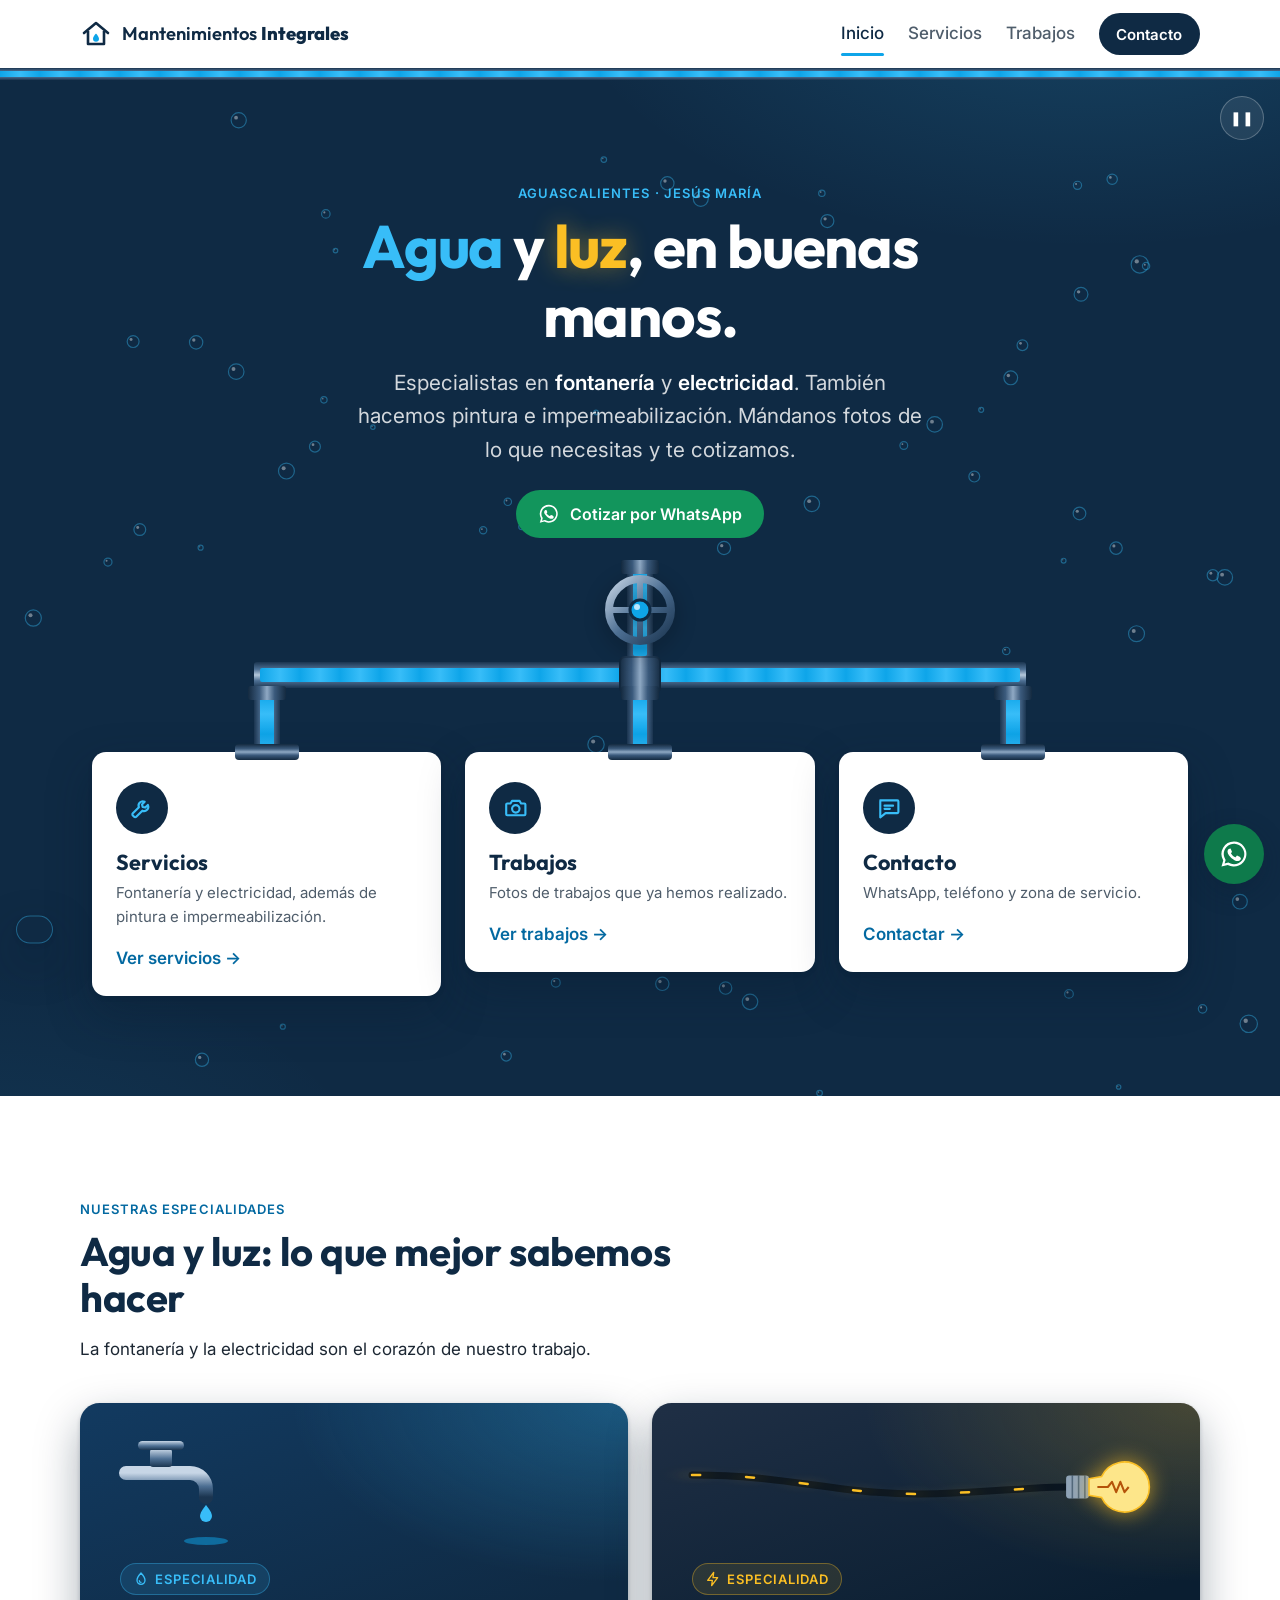
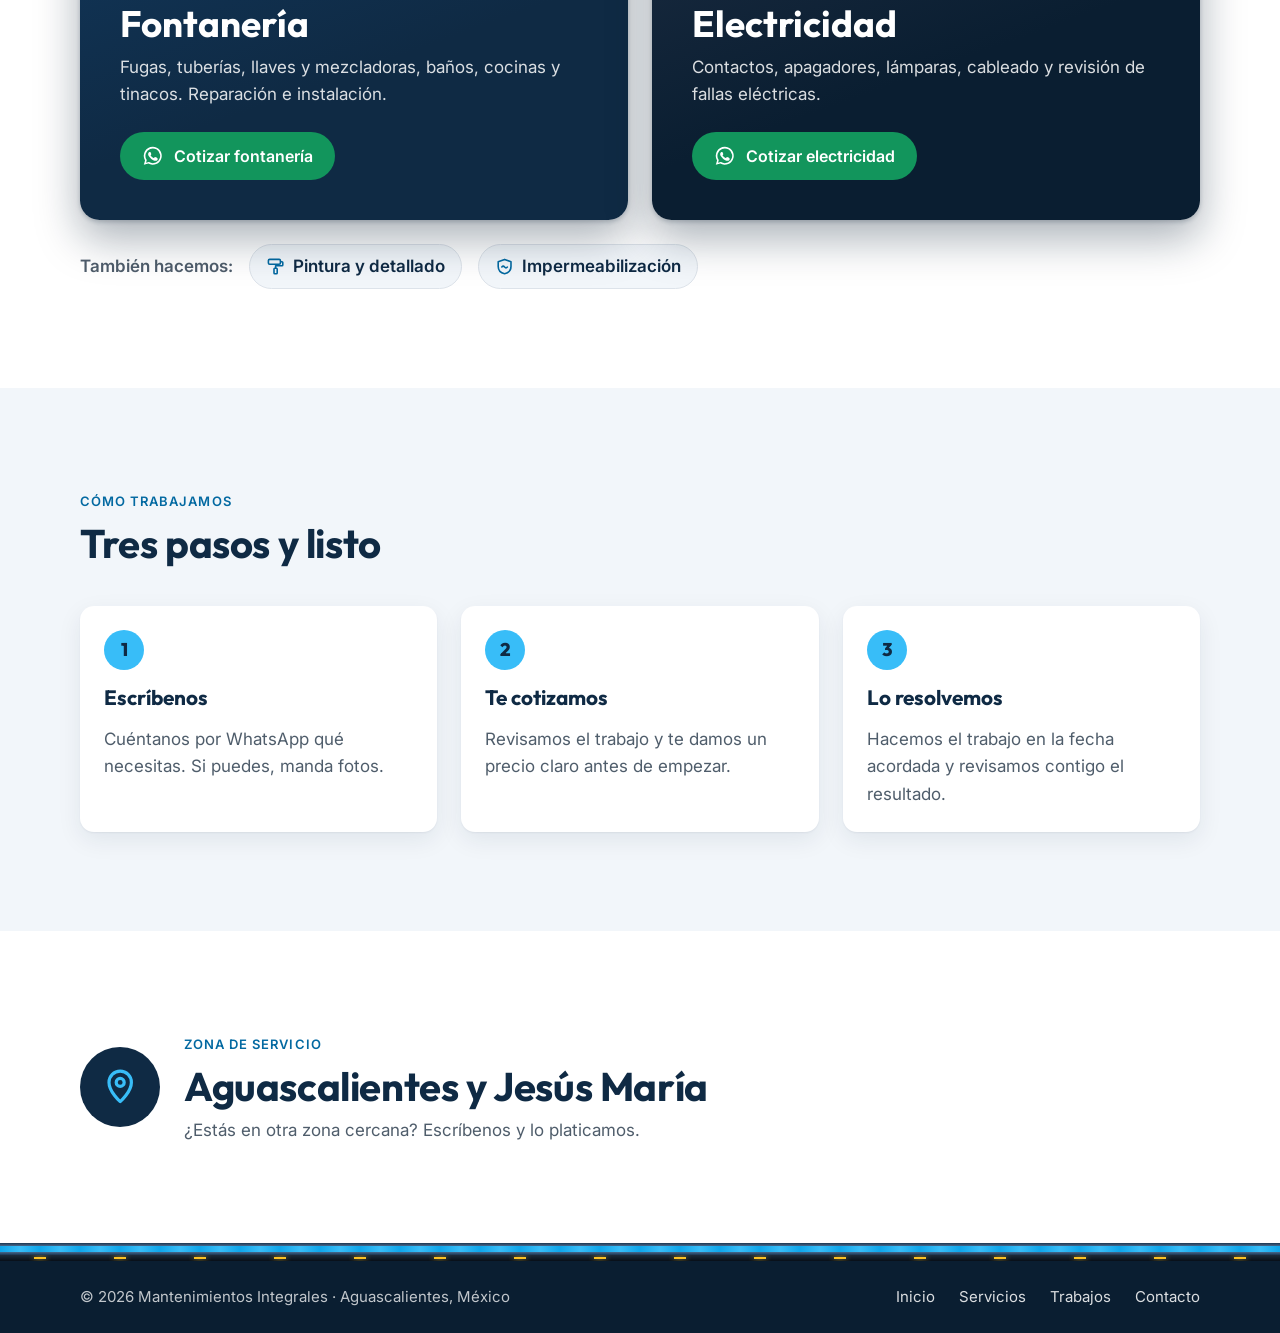
==== index.html @ 3c38ec80 "Primera versión de la página de Mantenimientos Integrales Cuatro páginas (inicio, servicios, trabajo" ====
<!doctype html>
<html lang="es-MX">
<head>
  <meta charset="utf-8">
  <meta name="viewport" content="width=device-width, initial-scale=1">
  <title>Mantenimientos Integrales · Fontanería y electricidad en Aguascalientes</title>
  <meta name="description" content="Especialistas en fontanería y electricidad en Aguascalientes y Jesús María. También pintura e impermeabilización. Cotiza por WhatsApp.">
  <meta name="theme-color" content="#0f2a44">

  <meta property="og:type" content="website">
  <meta property="og:title" content="Mantenimientos Integrales">
  <meta property="og:description" content="Fontanería, electricidad, pintura e impermeabilización en Aguascalientes y Jesús María.">
  <meta property="og:locale" content="es_MX">

  <link rel="icon" href="img/favicon.svg" type="image/svg+xml">
  <link rel="preconnect" href="https://fonts.googleapis.com">
  <link rel="preconnect" href="https://fonts.gstatic.com" crossorigin>
  <link href="https://fonts.googleapis.com/css2?family=Outfit:wght@600;700;800&family=Inter:wght@400;500;600&display=swap" rel="stylesheet">
  <link rel="stylesheet" href="css/estilos.css">

  <!-- Datos para que Google entienda qué es el negocio -->
  <script type="application/ld+json">
  {
    "@context": "https://schema.org",
    "@type": "HomeAndConstructionBusiness",
    "name": "Mantenimientos Integrales",
    "areaServed": [
      { "@type": "City", "name": "Aguascalientes" },
      { "@type": "City", "name": "Jesús María" }
    ],
    "address": { "@type": "PostalAddress", "addressRegion": "Aguascalientes", "addressCountry": "MX" },
    "makesOffer": [
      { "@type": "Offer", "itemOffered": { "@type": "Service", "name": "Fontanería" } },
      { "@type": "Offer", "itemOffered": { "@type": "Service", "name": "Electricidad" } },
      { "@type": "Offer", "itemOffered": { "@type": "Service", "name": "Pintura y detallado" } },
      { "@type": "Offer", "itemOffered": { "@type": "Service", "name": "Impermeabilización" } }
    ]
  }
  </script>
</head>
<body>
  <a class="saltar" href="#contenido">Saltar al contenido</a>

  <header class="encabezado" id="encabezado">
    <div class="contenedor encabezado__fila">
      <a class="logo" href="index.html" aria-label="Mantenimientos Integrales, ir al inicio">
        <svg class="logo__icono" viewBox="0 0 32 32" aria-hidden="true"><use href="img/iconos.svg#i-casa"/></svg>
        <span>Mantenimientos <strong>Integrales</strong></span>
      </a>
      <button class="menu-boton" id="menu-boton" aria-expanded="false" aria-controls="menu" aria-label="Abrir menú">
        <span></span><span></span><span></span>
      </button>
      <nav class="menu" id="menu" aria-label="Principal">
        <a href="index.html" aria-current="page">Inicio</a>
        <a href="servicios.html">Servicios</a>
        <a href="trabajos.html">Trabajos</a>
        <a class="boton boton--chico" href="contacto.html">Contacto</a>
      </nav>
    </div>
    <div class="tubo-linea" aria-hidden="true"></div>
  </header>

  <main id="contenido">
    <!-- ===== Portada con red de tuberías ===== -->
    <section class="portada oscuro" aria-labelledby="titulo-portada">
      <canvas class="burbujas" id="burbujas" aria-hidden="true"></canvas>
      <button class="pausa" id="pausa" type="button" aria-label="Pausar las burbujas" hidden>❚❚</button>
      <div class="contenedor">
        <div class="portada__texto aparecer">
          <p class="etiqueta">Aguascalientes · Jesús María</p>
          <h1 id="titulo-portada"><span class="resalte">Agua</span> y <span class="resalte-luz">luz</span>, en buenas manos.</h1>
          <p class="portada__lema">Especialistas en <strong>fontanería</strong> y <strong>electricidad</strong>. También hacemos pintura e impermeabilización. Mándanos fotos de lo que necesitas y te cotizamos.</p>
          <div class="portada__acciones">
            <a class="boton boton--whatsapp" data-wa="Hola, vi su página y me gustaría una cotización." href="contacto.html" target="_blank" rel="noopener">
              <svg aria-hidden="true"><use href="img/iconos.svg#i-whatsapp"/></svg>
              Cotizar por WhatsApp
            </a>
          </div>
        </div>

        <nav class="hub" aria-label="Explora la página">
          <button class="llave" id="llave" type="button" aria-label="Cerrar la llave del agua" title="Psst… pruébala">
            <svg viewBox="0 0 80 80" aria-hidden="true">
              <defs>
                <linearGradient id="acero-llave" x1="0" y1="0" x2="1" y2="1">
                  <stop offset="0" stop-color="#c7d6e6"/><stop offset="0.5" stop-color="#4d6f93"/><stop offset="1" stop-color="#1b3550"/>
                </linearGradient>
              </defs>
              <g class="llave__giro">
                <g class="llave__volante">
                  <circle cx="40" cy="40" r="31" fill="none" stroke="url(#acero-llave)" stroke-width="8"/>
                  <path d="M40 10v60M10 40h60" stroke="url(#acero-llave)" stroke-width="6" stroke-linecap="round"/>
                  <circle cx="40" cy="40" r="10" fill="#0ea5e9" stroke="#0f2a44" stroke-width="3"/>
                  <circle cx="37" cy="37" r="3" fill="#bae6fd"/>
                </g>
              </g>
            </svg>
          </button>
          <div class="tubo tubo--v hub__entrada con-junta" aria-hidden="true"></div>
          <div class="hub__colector" aria-hidden="true">
            <div class="tubo tubo--h tubo--hacia-izq"></div>
            <div class="tubo tubo--h tubo--hacia-der"></div>
          </div>
          <ul class="hub__salidas">
            <li class="hub__salida">
              <div class="tubo tubo--v hub__bajada con-junta" aria-hidden="true"></div>
              <div class="tubo tubo--h hub__rama" aria-hidden="true"></div>
              <a class="salida" href="servicios.html">
                <span class="salida__icono"><svg aria-hidden="true"><use href="img/iconos.svg#i-llave"/></svg></span>
                <span class="salida__titulo">Servicios</span>
                <span class="salida__texto">Fontanería y electricidad, además de pintura e impermeabilización.</span>
                <span class="salida__ir">Ver servicios <span aria-hidden="true">→</span></span>
              </a>
            </li>
            <li class="hub__salida">
              <div class="tubo tubo--v hub__bajada con-junta" aria-hidden="true"></div>
              <div class="tubo tubo--h hub__rama" aria-hidden="true"></div>
              <a class="salida" href="trabajos.html">
                <span class="salida__icono"><svg aria-hidden="true"><use href="img/iconos.svg#i-camara"/></svg></span>
                <span class="salida__titulo">Trabajos</span>
                <span class="salida__texto">Fotos de trabajos que ya hemos realizado.</span>
                <span class="salida__ir">Ver trabajos <span aria-hidden="true">→</span></span>
              </a>
            </li>
            <li class="hub__salida">
              <div class="tubo tubo--v hub__bajada con-junta" aria-hidden="true"></div>
              <div class="tubo tubo--h hub__rama" aria-hidden="true"></div>
              <a class="salida" href="contacto.html">
                <span class="salida__icono"><svg aria-hidden="true"><use href="img/iconos.svg#i-mensaje"/></svg></span>
                <span class="salida__titulo">Contacto</span>
                <span class="salida__texto">WhatsApp, teléfono y zona de servicio.</span>
                <span class="salida__ir">Contactar <span aria-hidden="true">→</span></span>
              </a>
            </li>
          </ul>
        </nav>
      </div>
    </section>

    <!-- ===== Especialidades: agua y luz ===== -->
    <section class="seccion" aria-labelledby="titulo-especialidades">
      <div class="contenedor">
        <header class="seccion__cabeza aparecer">
          <p class="etiqueta">Nuestras especialidades</p>
          <h2 id="titulo-especialidades">Agua y luz: lo que mejor sabemos hacer</h2>
          <p>La fontanería y la electricidad son el corazón de nuestro trabajo.</p>
        </header>

        <div class="especialidades">
          <article class="especialidad especialidad--agua oscuro aparecer">
            <div class="especialidad__arte" aria-hidden="true">
              <svg class="grifo" viewBox="0 0 160 120">
                <defs>
                  <linearGradient id="acero-grifo" x1="0" y1="0" x2="0" y2="1">
                    <stop offset="0" stop-color="#c7d6e6"/><stop offset="0.55" stop-color="#4d6f93"/><stop offset="1" stop-color="#1b3550"/>
                  </linearGradient>
                </defs>
                <path d="M6 46h64a16 16 0 0 1 16 16v8" fill="none" stroke="url(#acero-grifo)" stroke-width="14" stroke-linecap="round"/>
                <rect x="30" y="22" width="22" height="18" rx="3" fill="url(#acero-grifo)"/>
                <rect x="18" y="14" width="46" height="9" rx="4.5" fill="url(#acero-grifo)"/>
                <path class="gota" d="M86 78s-6 7-6 11a6 6 0 0 0 12 0c0-4-6-11-6-11Z" fill="#38bdf8"/>
                <path class="gota gota--2" d="M86 78s-6 7-6 11a6 6 0 0 0 12 0c0-4-6-11-6-11Z" fill="#38bdf8"/>
                <ellipse class="charco" cx="86" cy="114" rx="22" ry="4" fill="#0ea5e9" opacity="0.5"/>
              </svg>
            </div>
            <p class="especialidad__sello"><svg aria-hidden="true"><use href="img/iconos.svg#i-gota"/></svg> Especialidad</p>
            <h3>Fontanería</h3>
            <p>Fugas, tuberías, llaves y mezcladoras, baños, cocinas y tinacos. Reparación e instalación.</p>
            <a class="boton boton--whatsapp" data-wa="Hola, me interesa el servicio de fontanería." href="contacto.html" target="_blank" rel="noopener">
              <svg aria-hidden="true"><use href="img/iconos.svg#i-whatsapp"/></svg> Cotizar fontanería
            </a>
          </article>

          <article class="especialidad especialidad--luz oscuro aparecer">
            <div class="especialidad__arte">
              <svg class="cable" viewBox="0 0 100 40" preserveAspectRatio="none" aria-hidden="true">
                <path class="cable__forro" d="M0 8 C 30 8, 40 32, 70 26 S 92 20, 100 20" fill="none" vector-effect="non-scaling-stroke"/>
                <path class="cable__chispa" d="M0 8 C 30 8, 40 32, 70 26 S 92 20, 100 20" fill="none" vector-effect="non-scaling-stroke"/>
              </svg>
              <button class="foco" id="foco" type="button" aria-label="Apagar la luz" title="¿Y si…?">
                <svg viewBox="0 0 92 60" aria-hidden="true">
                  <rect class="foco__rosca" x="2" y="19" width="22" height="22" rx="3"/>
                  <path d="M8 19v22M14 19v22M20 19v22" stroke="#0f2a44" stroke-width="1.5" opacity="0.5"/>
                  <path class="foco__vidrio" d="M24 22 L36 20 A24 24 0 1 1 36 40 L24 38 Z"/>
                  <path class="foco__filamento" d="M32 30h10l4-5 4 10 4-10 4 10 4-5" fill="none" stroke-width="2" stroke-linejoin="round"/>
                </svg>
              </button>
            </div>
            <p class="especialidad__sello especialidad__sello--luz"><svg aria-hidden="true"><use href="img/iconos.svg#i-rayo"/></svg> Especialidad</p>
            <h3>Electricidad</h3>
            <p>Contactos, apagadores, lámparas, cableado y revisión de fallas eléctricas.</p>
            <a class="boton boton--whatsapp" data-wa="Hola, me interesa el servicio de electricidad." href="contacto.html" target="_blank" rel="noopener">
              <svg aria-hidden="true"><use href="img/iconos.svg#i-whatsapp"/></svg> Cotizar electricidad
            </a>
          </article>
        </div>

        <div class="tambien aparecer">
          <p>También hacemos:</p>
          <a class="chip" href="servicios.html#pintura"><svg aria-hidden="true"><use href="img/iconos.svg#i-rodillo"/></svg> Pintura y detallado</a>
          <a class="chip" href="servicios.html#impermeabilizacion"><svg aria-hidden="true"><use href="img/iconos.svg#i-escudo"/></svg> Impermeabilización</a>
        </div>
      </div>
    </section>

    <!-- ===== Cómo trabajamos ===== -->
    <section class="seccion seccion--suave" aria-labelledby="titulo-proceso">
      <div class="contenedor">
        <header class="seccion__cabeza aparecer">
          <p class="etiqueta">Cómo trabajamos</p>
          <h2 id="titulo-proceso">Tres pasos y listo</h2>
        </header>
        <ol class="pasos">
          <li class="paso aparecer">
            <span class="paso__numero" aria-hidden="true">1</span>
            <h3>Escríbenos</h3>
            <p>Cuéntanos por WhatsApp qué necesitas. Si puedes, manda fotos.</p>
          </li>
          <li class="paso aparecer">
            <span class="paso__numero" aria-hidden="true">2</span>
            <h3>Te cotizamos</h3>
            <p>Revisamos el trabajo y te damos un precio claro antes de empezar.</p>
          </li>
          <li class="paso aparecer">
            <span class="paso__numero" aria-hidden="true">3</span>
            <h3>Lo resolvemos</h3>
            <p>Hacemos el trabajo en la fecha acordada y revisamos contigo el resultado.</p>
          </li>
        </ol>
      </div>
    </section>

    <!-- ===== Zona ===== -->
    <section class="seccion" aria-labelledby="titulo-zona">
      <div class="contenedor zona aparecer">
        <div class="zona__icono"><svg aria-hidden="true"><use href="img/iconos.svg#i-pin"/></svg></div>
        <div>
          <p class="etiqueta">Zona de servicio</p>
          <h2 id="titulo-zona">Aguascalientes y Jesús María</h2>
          <p>¿Estás en otra zona cercana? Escríbenos y lo platicamos.</p>
        </div>
      </div>
    </section>
  </main>

  <footer class="pie">
    <div class="tubo-linea" aria-hidden="true"></div>
    <div class="cable-linea" aria-hidden="true"></div>
    <div class="contenedor pie__fila">
      <p>© <span id="anio">2026</span> Mantenimientos Integrales · Aguascalientes, México</p>
      <nav aria-label="Pie de página">
        <a href="index.html">Inicio</a>
        <a href="servicios.html">Servicios</a>
        <a href="trabajos.html">Trabajos</a>
        <a href="contacto.html">Contacto</a>
      </nav>
    </div>
  </footer>

  <a class="flotante" data-wa="Hola, vi su página y me gustaría una cotización." href="contacto.html" target="_blank" rel="noopener" aria-label="Escribir por WhatsApp">
    <svg aria-hidden="true"><use href="img/iconos.svg#i-whatsapp"/></svg>
  </a>

  <script src="js/main.js"></script>
  <script src="js/efectos.js"></script>
</body>
</html>
---- css/estilos.css ----
/* =========================================================
   Mantenimientos Integrales · estilos
   Los "design tokens" (colores, tamaños, espacios) viven en :root.
   Cambia un valor aquí y cambia en toda la página.
   ========================================================= */

:root {
  /* Colores */
  --color-marino: #0f2a44;
  --color-marino-2: #173a5c;
  --color-marino-3: #0a1e31;
  --color-agua: #38bdf8;            /* agua: sobre fondos oscuros */
  --color-agua-fuerte: #0ea5e9;
  --color-agua-texto: #0369a1;      /* agua oscura: legible sobre blanco */
  --color-luz: #fbbf24;             /* luz: sobre fondos oscuros */
  --color-luz-texto: #92400e;       /* luz oscura: legible sobre blanco */
  --color-whatsapp: #0e7a4b;       /* verde con buen contraste para texto blanco */
  --color-whatsapp-hover: #0b633d;
  --color-texto: #1c2733;
  --color-texto-suave: #4f5d6b;
  --color-fondo: #ffffff;
  --color-fondo-suave: #f2f6fa;
  --color-borde: #dde3ea;
  --color-blanco: #ffffff;
  --color-foco: var(--color-agua-texto);

  /* Tuberías */
  --tubo-grosor: 26px;
  --acero-v: linear-gradient(90deg, #1b3550 0%, #4d6f93 28%, #b4c8dc 50%, #4d6f93 72%, #1b3550 100%);
  --acero-h: linear-gradient(180deg, #1b3550 0%, #4d6f93 28%, #b4c8dc 50%, #4d6f93 72%, #1b3550 100%);
  --junta-v: linear-gradient(90deg, #142a40 0%, #3b5a7c 30%, #8fa9c4 50%, #3b5a7c 70%, #142a40 100%);
  --junta-h: linear-gradient(180deg, #142a40 0%, #3b5a7c 30%, #8fa9c4 50%, #3b5a7c 70%, #142a40 100%);

  /* Tipografía */
  --fuente-titulos: "Outfit", system-ui, sans-serif;
  --fuente-texto: "Inter", system-ui, -apple-system, "Segoe UI", Roboto, sans-serif;
  --texto-s: 0.9375rem;
  --texto-m: 1.0625rem;
  --texto-l: clamp(1.125rem, 1rem + 0.5vw, 1.3rem);
  --titulo-2: clamp(1.75rem, 1.3rem + 2vw, 2.5rem);
  --titulo-1: clamp(2.25rem, 1.5rem + 3.6vw, 3.75rem);

  /* Espacios y formas */
  --espacio-1: 0.5rem;
  --espacio-2: 1rem;
  --espacio-3: 1.5rem;
  --espacio-4: 2.5rem;
  --espacio-5: clamp(4rem, 3rem + 4vw, 6.5rem);
  --radio: 14px;
  --radio-chico: 10px;
  --ancho-max: 1120px;
  --sombra: 0 1px 2px rgb(15 42 68 / 0.06), 0 8px 24px rgb(15 42 68 / 0.08);
  --sombra-fuerte: 0 2px 4px rgb(10 30 49 / 0.2), 0 18px 44px rgb(10 30 49 / 0.35);
  --transicion: 200ms ease;
}

/* Transición suave entre páginas (navegadores que la soportan) */
@view-transition { navigation: auto; }

/* ===== Base ===== */
*, *::before, *::after { box-sizing: border-box; }
html { scroll-behavior: smooth; scroll-padding-top: 5rem; }
body {
  margin: 0;
  font-family: var(--fuente-texto);
  font-size: var(--texto-m);
  line-height: 1.6;
  color: var(--color-texto);
  background: var(--color-fondo);
  -webkit-font-smoothing: antialiased;
}
img, svg { display: block; max-width: 100%; }
h1, h2, h3 { font-family: var(--fuente-titulos); line-height: 1.15; margin: 0 0 var(--espacio-2); color: var(--color-marino); }
h1 { font-size: var(--titulo-1); letter-spacing: -0.02em; }
h2 { font-size: var(--titulo-2); letter-spacing: -0.01em; }
h3, .h3 { font-size: 1.3rem; }
p { margin: 0 0 var(--espacio-2); }
a { color: inherit; }

/* Foco visible para quien navega con teclado */
:focus-visible { outline: 3px solid var(--color-foco); outline-offset: 3px; border-radius: 6px; }
.oscuro { --color-foco: var(--color-agua); }

.contenedor { width: min(100% - 2rem, var(--ancho-max)); margin-inline: auto; }

.saltar {
  position: absolute; left: 1rem; top: -4rem; z-index: 100;
  padding: 0.75rem 1rem; background: var(--color-marino); color: var(--color-blanco);
  border-radius: var(--radio-chico); text-decoration: none; font-weight: 600;
}
.saltar:focus { top: 1rem; }

.etiqueta {
  display: inline-block; margin-bottom: var(--espacio-1);
  font-size: 0.8125rem; font-weight: 600; letter-spacing: 0.08em; text-transform: uppercase;
  color: var(--color-agua-texto);
}
.oscuro .etiqueta { color: var(--color-agua); }

/* ===== Botones ===== */
.boton {
  display: inline-flex; align-items: center; justify-content: center; gap: 0.6rem;
  min-height: 48px; padding: 0.8rem 1.4rem;
  font: 600 1rem/1 var(--fuente-texto); text-decoration: none;
  color: var(--color-blanco); background: var(--color-marino);
  border: 0; border-radius: 999px; cursor: pointer;
  transition: background var(--transicion), transform var(--transicion), box-shadow var(--transicion);
}
.boton:hover { background: var(--color-marino-2); transform: translateY(-1px); }
.boton svg { width: 1.35rem; height: 1.35rem; flex: none; }
.boton--chico { min-height: 42px; padding: 0.6rem 1.1rem; font-size: 0.9375rem; }
.boton--whatsapp { background: var(--color-whatsapp); box-shadow: 0 6px 18px rgb(14 122 75 / 0.3); }
.boton--whatsapp:hover { background: var(--color-whatsapp-hover); }
.oscuro .boton--whatsapp { background: #12955c; box-shadow: none; }
.oscuro .boton--whatsapp:hover { background: var(--color-whatsapp); }
.boton--grande { min-height: 56px; padding: 1rem 1.8rem; font-size: 1.0625rem; }

/* ===== Tuberías (piezas base) =====
   .tubo es el acero; su ::after es el agua que corre por dentro. */
.tubo { position: relative; border-radius: 3px; }
.tubo--v { width: var(--tubo-grosor); background: var(--acero-v); }
.tubo--h { height: var(--tubo-grosor); background: var(--acero-h); }
.tubo::after {
  content: ""; position: absolute; inset: 6px; border-radius: 2px;
  background-color: var(--color-agua-fuerte);
  animation: llenar-v 500ms ease-out var(--retraso, 0ms) both;
}
.tubo--v::after {
  background-image: repeating-linear-gradient(180deg, var(--color-agua-fuerte) 0, var(--color-agua) 20px, var(--color-agua-fuerte) 40px);
  background-size: 100% 40px; transform-origin: top;
}
.tubo--h::after {
  background-image: repeating-linear-gradient(90deg, var(--color-agua-fuerte) 0, var(--color-agua) 20px, var(--color-agua-fuerte) 40px);
  background-size: 40px 100%; transform-origin: left; animation-name: llenar-h;
}
.tubo--hacia-izq::after { transform-origin: right; }

/* Junta (abrazadera) al inicio de un tubo */
.tubo--v.con-junta::before {
  content: ""; position: absolute; left: -6px; right: -6px; top: -2px; height: 14px;
  background: var(--junta-v); border-radius: 3px; z-index: 1;
}

@keyframes llenar-v { from { transform: scaleY(0); } to { transform: scaleY(1); } }
@keyframes llenar-h { from { transform: scaleX(0); } to { transform: scaleX(1); } }
@keyframes flujo-v { from { background-position: 0 0; } to { background-position: 0 40px; } }
@keyframes flujo-h { from { background-position: 0 0; } to { background-position: 40px 0; } }
@keyframes flujo-h-izq { from { background-position: 0 0; } to { background-position: -40px 0; } }

/* El agua avanza cuando la persona baja por la página (--flujo lo pone js/efectos.js) */
.tubo--v::after { background-position: 0 calc(var(--flujo, 0) * 1px); }
.tubo--h::after { background-position: calc(var(--flujo, 0) * 1px) 0; }
.tubo--hacia-izq::after { background-position: calc(var(--flujo, 0) * -1px) 0; }

/* Línea de tubería decorativa (bajo el encabezado, sobre el pie) */
.tubo-linea { position: relative; height: 12px; background: var(--acero-h); overflow: hidden; }
.tubo-linea::after {
  content: ""; position: absolute; left: 0; right: 0; top: 3px; bottom: 3px;
  background-image: repeating-linear-gradient(90deg, var(--color-agua-fuerte) 0, var(--color-agua) 20px, var(--color-agua-fuerte) 40px);
  background-size: 40px 100%; background-position: calc(var(--flujo, 0) * 1px) 0;
  transform-origin: left; animation: llenar-h 1200ms ease-out 200ms both;
}
.pie .tubo-linea::after { background-position: calc(var(--flujo, 0) * -1px) 0; transform-origin: right; }

/* Cable eléctrico decorativo (pie): pulsos de luz que corren al bajar */
.cable-linea { position: relative; height: 6px; background: linear-gradient(180deg, #1c2b3a, #070f18); overflow: hidden; }
.cable-linea::after {
  content: ""; position: absolute; left: 0; right: 0; top: 2px; height: 2px;
  background-image: repeating-linear-gradient(90deg, transparent 0 34px, var(--color-luz) 34px 46px, transparent 46px 80px);
  background-size: 80px 100%; background-position: calc(var(--flujo, 0) * 2px) 0;
  filter: drop-shadow(0 0 3px var(--color-luz));
}

/* ===== Encabezado ===== */
.encabezado { position: sticky; top: 0; z-index: 50; background: rgb(255 255 255 / 0.94); backdrop-filter: blur(10px); transition: box-shadow var(--transicion); }
.encabezado.con-sombra { box-shadow: 0 6px 20px rgb(15 42 68 / 0.12); }
.encabezado__fila { display: flex; align-items: center; justify-content: space-between; min-height: 4.25rem; }

.logo { display: flex; align-items: center; gap: 0.6rem; text-decoration: none; color: var(--color-marino); font-family: var(--fuente-titulos); font-size: 1.15rem; font-weight: 600; }
.logo strong { font-weight: 800; }
.logo__icono { width: 2rem; height: 2rem; }

.menu { display: flex; align-items: center; gap: var(--espacio-3); }
.menu a:not(.boton) { position: relative; text-decoration: none; font-weight: 500; color: var(--color-texto-suave); padding: 0.5rem 0; transition: color var(--transicion); }
.menu a:not(.boton):hover, .menu a[aria-current="page"] { color: var(--color-marino); }
.menu a[aria-current="page"]:not(.boton)::after { content: ""; position: absolute; left: 0; right: 0; bottom: 0; height: 3px; border-radius: 2px; background: var(--color-agua-fuerte); }
.menu .boton[aria-current="page"] { background: var(--color-agua-texto); }

.menu-boton { display: none; }

@media (max-width: 760px) {
  .menu-boton {
    display: grid; place-content: center; gap: 5px;
    width: 48px; height: 48px; background: none; border: 0; cursor: pointer; border-radius: var(--radio-chico);
  }
  .menu-boton span { display: block; width: 24px; height: 2.5px; background: var(--color-marino); border-radius: 2px; transition: transform var(--transicion), opacity var(--transicion); }
  .menu-boton[aria-expanded="true"] span:nth-child(1) { transform: translateY(7.5px) rotate(45deg); }
  .menu-boton[aria-expanded="true"] span:nth-child(2) { opacity: 0; }
  .menu-boton[aria-expanded="true"] span:nth-child(3) { transform: translateY(-7.5px) rotate(-45deg); }

  .menu {
    position: absolute; inset: 100% 0 auto; flex-direction: column; align-items: stretch; gap: 0;
    padding: var(--espacio-1) 1rem var(--espacio-3); background: var(--color-fondo);
    border-bottom: 1px solid var(--color-borde); box-shadow: var(--sombra);
    display: none;
  }
  .menu.abierto { display: flex; }
  .menu a:not(.boton) { padding: 0.9rem 0.25rem; border-bottom: 1px solid var(--color-borde); }
  .menu a[aria-current="page"]:not(.boton)::after { top: 0.9rem; bottom: 0.9rem; left: auto; right: 0.25rem; width: 3px; height: auto; }
  .menu .boton { margin-top: var(--espacio-2); }
}

/* ===== Portada ===== */
.portada {
  position: relative; overflow: hidden;
  padding-top: var(--espacio-5); padding-bottom: var(--espacio-5);
  color: var(--color-blanco);
  background:
    radial-gradient(55rem 28rem at 85% -10%, rgb(56 189 248 / 0.18), transparent 60%),
    radial-gradient(40rem 24rem at 0% 110%, rgb(56 189 248 / 0.08), transparent 60%),
    var(--color-marino);
}
.portada__texto { max-width: 46rem; margin-inline: auto; text-align: center; }
.portada h1 { color: var(--color-blanco); }
.resalte { color: var(--color-agua); }
.resalte-luz { color: var(--color-luz); text-shadow: 0 0 24px rgb(251 191 36 / 0.45); }
.portada__lema strong { color: var(--color-blanco); font-weight: 600; }
.portada__lema { font-size: var(--texto-l); color: rgb(255 255 255 / 0.82); max-width: 36rem; margin: 0 auto var(--espacio-3); }
.portada__acciones { display: flex; flex-wrap: wrap; justify-content: center; gap: var(--espacio-2); }

/* ===== Red de tuberías (portada) ===== */
.hub { position: relative; margin-top: var(--espacio-3); }
.hub__entrada { height: 72px; margin-inline: auto; --retraso: 300ms; }
.hub__colector { position: relative; height: var(--tubo-grosor); margin-inline: calc(100% / 6 - var(--tubo-grosor) / 2); }
.hub__colector .tubo--h { position: absolute; top: 0; --retraso: 800ms; }
.hub__colector .tubo--hacia-izq { left: 0; right: 50%; }
.hub__colector .tubo--hacia-der { left: 50%; right: 0; }
/* Pieza en T donde se unen la entrada y el colector */
.hub__colector::after {
  content: ""; position: absolute; z-index: 1; left: 50%; top: -6px; width: calc(var(--tubo-grosor) + 16px); height: calc(var(--tubo-grosor) + 12px);
  transform: translateX(-50%); background: var(--junta-v); border-radius: 6px;
  box-shadow: inset 0 0 0 2px rgb(10 30 49 / 0.35);
}

.hub__salidas { display: grid; grid-template-columns: repeat(3, 1fr); list-style: none; margin: 0; padding: 0; }
.hub__salida { position: relative; display: flex; flex-direction: column; align-items: center; padding-inline: 0.75rem; }
.hub__bajada { height: 64px; --retraso: 1300ms; }
.hub__salida:nth-child(2) .hub__bajada { --retraso: 800ms; }
.hub__rama { display: none; }

.salida {
  position: relative; display: flex; flex-direction: column; width: 100%;
  padding: calc(var(--espacio-3) + 6px) var(--espacio-3) var(--espacio-3);
  background: var(--color-fondo); color: var(--color-texto); text-decoration: none;
  border-radius: var(--radio); box-shadow: var(--sombra-fuerte);
  transition: transform var(--transicion), box-shadow var(--transicion);
}
/* Brida: donde el tubo se conecta a la tarjeta */
.salida::before {
  content: ""; position: absolute; left: 50%; top: -8px; width: 64px; height: 16px;
  transform: translateX(-50%); background: var(--junta-h); border-radius: 4px;
}
.salida__icono { display: grid; place-items: center; width: 3.25rem; height: 3.25rem; margin-bottom: var(--espacio-2); background: var(--color-marino); color: var(--color-agua); border-radius: 50%; }
.salida__icono svg { width: 1.6rem; height: 1.6rem; }
.salida__titulo { font: 700 1.35rem/1.2 var(--fuente-titulos); color: var(--color-marino); margin-bottom: 0.35rem; }
.salida__texto { color: var(--color-texto-suave); font-size: var(--texto-s); flex: 1; margin-bottom: var(--espacio-2); }
.salida__ir { font-weight: 600; color: var(--color-agua-texto); }
.salida__ir span { display: inline-block; transition: transform var(--transicion); }

/* Al pasar el mouse (o con teclado) el agua corre hacia esa salida */
.hub__salida:hover .salida, .hub__salida:focus-within .salida { transform: translateY(-4px); }
.hub__salida:hover .salida__ir span, .hub__salida:focus-within .salida__ir span { transform: translateX(4px); }
.hub__salida:hover .tubo--v::after, .hub__salida:focus-within .tubo--v::after,
.hub:has(.hub__salida:hover) .hub__entrada::after, .hub:has(.hub__salida:focus-within) .hub__entrada::after { animation: flujo-v 700ms linear infinite; }
.hub__salida:hover .tubo--h::after, .hub__salida:focus-within .tubo--h::after { animation: flujo-h 700ms linear infinite; }
.hub:has(.hub__salida:nth-child(1):hover) .tubo--hacia-izq::after,
.hub:has(.hub__salida:nth-child(1):focus-within) .tubo--hacia-izq::after { animation: flujo-h-izq 700ms linear infinite; }
.hub:has(.hub__salida:nth-child(3):hover) .tubo--hacia-der::after,
.hub:has(.hub__salida:nth-child(3):focus-within) .tubo--hacia-der::after { animation: flujo-h 700ms linear infinite; }

/* Llave de paso: gira al bajar por la página y cierra/abre el agua al darle clic */
.hub__entrada { height: 100px; }
.llave {
  position: absolute; z-index: 3; top: 8px; left: 50%; width: 80px; height: 80px; margin-left: -40px;
  padding: 0; border: 0; background: none; cursor: pointer; border-radius: 50%;
  filter: drop-shadow(0 6px 10px rgb(0 0 0 / 0.35)); transition: filter var(--transicion);
}
.llave:hover { filter: drop-shadow(0 6px 10px rgb(0 0 0 / 0.35)) brightness(1.15); }
.llave svg { width: 100%; height: 100%; }
.llave__volante { transform-box: fill-box; transform-origin: center; transform: rotate(calc(var(--flujo, 0) * 0.5deg)); }
.llave__giro { transform-box: fill-box; transform-origin: center; transition: transform 600ms cubic-bezier(0.3, 1.4, 0.5, 1); }
.hub.cerrada .llave__giro { transform: rotate(-140deg); }

/* Llave cerrada: las tuberías se vacían */
.hub.cerrada .tubo::after { animation: none !important; transition: transform 450ms ease-in; }
.hub.cerrada .tubo--v::after { transform: scaleY(0); }
.hub.cerrada .tubo--h::after { transform: scaleX(0); }

/* En celular: un tubo principal a la izquierda con ramas hacia cada tarjeta */
@media (max-width: 720px) {
  .hub__entrada { margin-left: 14px; height: 72px; }
  .llave { left: calc(14px + var(--tubo-grosor) / 2); top: 4px; width: 60px; height: 60px; margin-left: -30px; }
  .hub__colector { display: none; }
  .hub__salidas { grid-template-columns: 1fr; gap: var(--espacio-3); }
  .hub__salida { display: block; padding: 0 0 0 64px; }
  .hub__bajada { position: absolute; left: 14px; top: 0; bottom: calc(var(--espacio-3) * -1); height: auto; }
  .hub__bajada.con-junta::before { display: none; }
  .hub__salida:last-child .hub__bajada { bottom: 50%; }
  .hub__salida:nth-child(1) .hub__bajada { --retraso: 700ms; }
  .hub__salida:nth-child(2) .hub__bajada { --retraso: 1100ms; }
  .hub__salida:nth-child(3) .hub__bajada { --retraso: 1500ms; }
  .hub__rama { display: block; position: absolute; left: 14px; width: 54px; top: 50%; margin-top: calc(var(--tubo-grosor) / -2); }
  .hub__salida:nth-child(1) .hub__rama { --retraso: 1100ms; }
  .hub__salida:nth-child(2) .hub__rama { --retraso: 1500ms; }
  .hub__salida:nth-child(3) .hub__rama { --retraso: 1900ms; }
  .salida { padding-top: var(--espacio-3); }
  .salida::before { left: -8px; top: 50%; width: 16px; height: 56px; transform: translateY(-50%); background: var(--junta-v); }
  .salida__icono { width: 2.75rem; height: 2.75rem; }
  .salida__icono svg { width: 1.35rem; height: 1.35rem; }
}

/* ===== Cabecera de páginas internas ===== */
.cabecera-pagina {
  position: relative; padding-block: var(--espacio-5) calc(var(--espacio-5) - 1rem); color: var(--color-blanco);
  background: radial-gradient(50rem 24rem at 90% -20%, rgb(56 189 248 / 0.18), transparent 60%), var(--color-marino);
}
.cabecera-pagina h1 { color: var(--color-blanco); margin-bottom: var(--espacio-1); }
.cabecera-pagina p { color: rgb(255 255 255 / 0.82); font-size: var(--texto-l); max-width: 38rem; margin: 0; }
.cabecera-pagina p strong { color: var(--color-blanco); font-weight: 600; }
/* Tubo que entra desde la izquierda en la parte de abajo */
.cabecera-pagina .tubo--h { position: absolute; left: 0; bottom: -13px; width: min(42%, 420px); z-index: 2; }
.cabecera-pagina .tubo--h::before {
  content: ""; position: absolute; right: -6px; top: -6px; width: 16px; height: calc(var(--tubo-grosor) + 12px);
  background: var(--junta-h); border-radius: 3px;
}

/* ===== Secciones ===== */
.seccion { padding-block: var(--espacio-5); }
.seccion--suave { background: var(--color-fondo-suave); }
.seccion__cabeza { max-width: 40rem; margin-bottom: var(--espacio-4); }

/* Servicios (página de servicios) */
.servicios { display: grid; gap: var(--espacio-3); grid-template-columns: repeat(auto-fit, minmax(260px, 1fr)); }
.servicio {
  display: flex; flex-direction: column;
  padding: var(--espacio-3); background: var(--color-fondo);
  border: 1px solid var(--color-borde); border-radius: var(--radio);
  transition: transform var(--transicion), box-shadow var(--transicion), border-color var(--transicion);
}
.servicio:hover { transform: translateY(-4px); box-shadow: var(--sombra); border-color: transparent; }
.servicio p { color: var(--color-texto-suave); }
.servicio ul { margin: 0 0 var(--espacio-3); padding: 0; list-style: none; flex: 1; }
.servicio li { position: relative; padding-left: 1.4rem; margin-bottom: 0.4rem; color: var(--color-texto); }
.servicio li::before { content: ""; position: absolute; left: 0; top: 0.55em; width: 0.55rem; height: 0.55rem; border-radius: 50% 50% 50% 0; transform: rotate(-45deg); background: var(--color-agua-fuerte); }
.servicio__icono {
  display: grid; place-items: center; width: 3.25rem; height: 3.25rem; margin-bottom: var(--espacio-2);
  background: var(--color-marino); color: var(--color-agua); border-radius: var(--radio-chico);
}
.servicio__icono svg { width: 1.6rem; height: 1.6rem; }
.servicio .boton { align-self: flex-start; }

/* ===== Especialidades: agua y luz ===== */
.especialidades { display: grid; gap: var(--espacio-3); grid-template-columns: repeat(auto-fit, minmax(min(100%, 340px), 1fr)); }
.especialidad {
  position: relative; overflow: hidden; display: flex; flex-direction: column; align-items: flex-start;
  padding: var(--espacio-3) var(--espacio-4) var(--espacio-4); color: rgb(255 255 255 / 0.85);
  border-radius: calc(var(--radio) * 1.4); box-shadow: var(--sombra-fuerte);
  transition: transform var(--transicion);
}
.especialidad h3 { color: var(--color-blanco); font-size: clamp(1.75rem, 1.4rem + 1.4vw, 2.3rem); margin-bottom: var(--espacio-1); }
.especialidad p:not(.especialidad__sello) { flex: 1; margin-bottom: var(--espacio-3); }
.especialidad--agua { background: radial-gradient(30rem 16rem at 100% 0%, rgb(56 189 248 / 0.28), transparent 70%), linear-gradient(160deg, #123a60, var(--color-marino) 60%); }
.especialidad--luz { background: radial-gradient(30rem 16rem at 100% 0%, rgb(251 191 36 / 0.22), transparent 70%), linear-gradient(160deg, #1f2f45, var(--color-marino-3) 60%); }

.especialidad__sello {
  display: inline-flex; align-items: center; gap: 0.4rem; margin-bottom: var(--espacio-1);
  padding: 0.3rem 0.75rem; font-size: 0.8125rem; font-weight: 600; letter-spacing: 0.06em; text-transform: uppercase;
  color: var(--color-agua); background: rgb(56 189 248 / 0.12); border: 1px solid rgb(56 189 248 / 0.35); border-radius: 999px;
}
.especialidad__sello svg { width: 1rem; height: 1rem; }
.especialidad__sello--luz { color: var(--color-luz); background: rgb(251 191 36 / 0.1); border-color: rgb(251 191 36 / 0.35); }

.especialidad__arte { display: flex; align-items: center; width: 100%; height: 120px; margin-bottom: var(--espacio-2); }

/* Grifo que gotea al pasar el mouse */
.grifo { width: 160px; height: 120px; overflow: visible; }
.grifo .gota { transform-box: fill-box; transform-origin: center; }
.grifo .gota--2 { opacity: 0; }
.especialidad--agua:hover .gota, .especialidad--agua:focus-within .gota { animation: caer 1.1s ease-in infinite; }
.especialidad--agua:hover .gota--2, .especialidad--agua:focus-within .gota--2 { animation-delay: 550ms; }
.especialidad--agua:hover .charco, .especialidad--agua:focus-within .charco { animation: charco 1.1s ease-out infinite; }
@keyframes caer { 0% { transform: translateY(-6px) scale(0.6); opacity: 0; } 15% { opacity: 1; transform: translateY(0) scale(1); } 90% { opacity: 1; } 100% { transform: translateY(26px) scale(1); opacity: 0; } }
@keyframes charco { 0%, 80% { transform: scale(1); } 90% { transform: scale(1.25); } 100% { transform: scale(1); } }
.charco { transform-box: fill-box; transform-origin: center; }

/* Cable con corriente que llega a un foco */
.cable { flex: 1; height: 40px; overflow: visible; }
.cable__forro { stroke: #0a1520; stroke-width: 7px; stroke-linecap: round; }
.cable__chispa {
  stroke: var(--color-luz); stroke-width: 2.5px; stroke-linecap: round; stroke-dasharray: 8 46;
  stroke-dashoffset: calc(var(--flujo, 0) * -1px); filter: drop-shadow(0 0 4px var(--color-luz));
}
.especialidad--luz:hover .cable__chispa, .especialidad--luz:focus-within .cable__chispa { animation: corriente 700ms linear infinite; }
@keyframes corriente { to { stroke-dashoffset: -54; } }

.foco { flex: none; width: 96px; height: 64px; margin-left: -2px; padding: 0; border: 0; background: none; cursor: pointer; border-radius: 50%; }
.foco svg { width: 100%; height: 100%; overflow: visible; }
.foco__rosca { fill: #8fa3b8; }
.foco__vidrio { fill: #fde68a; stroke: #fbbf24; stroke-width: 1.5; filter: drop-shadow(0 0 10px rgb(251 191 36 / 0.7)); transition: fill 250ms, filter 250ms; }
.foco__filamento { stroke: #b45309; }
.especialidad--luz:hover .foco__vidrio, .foco:focus-visible .foco__vidrio { filter: drop-shadow(0 0 22px rgb(251 191 36 / 0.95)); }
.sin-luz .foco__vidrio { fill: #334155; stroke: #475569; filter: none; }
.sin-luz .foco__filamento { stroke: #64748b; }

.especialidad:hover { transform: translateY(-4px); }

/* "También hacemos" */
.tambien { display: flex; flex-wrap: wrap; align-items: center; gap: var(--espacio-1) var(--espacio-2); margin-top: var(--espacio-3); }
.tambien p { margin: 0; font-weight: 600; color: var(--color-texto-suave); }
.chip {
  display: inline-flex; align-items: center; gap: 0.5rem; min-height: 44px; padding: 0.5rem 1rem;
  font-weight: 600; color: var(--color-marino); text-decoration: none;
  background: var(--color-fondo-suave); border: 1px solid var(--color-borde); border-radius: 999px;
  transition: background var(--transicion), border-color var(--transicion);
}
.chip:hover { background: var(--color-fondo); border-color: var(--color-agua-texto); }
.chip svg { width: 1.2rem; height: 1.2rem; color: var(--color-agua-texto); }

/* Servicios destacados (página de servicios) */
.servicios-titulo { margin: var(--espacio-4) 0 var(--espacio-3); }
.servicios-titulo:first-child { margin-top: 0; }
.servicio--destacado { padding: var(--espacio-4); border: 0; box-shadow: var(--sombra); }
.servicio--destacado h2 { font-size: clamp(1.6rem, 1.3rem + 1vw, 2rem); }
.servicio--destacado .servicio__icono { width: 4rem; height: 4rem; }
.servicio--destacado .servicio__icono svg { width: 2rem; height: 2rem; }
.servicio--luz .servicio__icono { color: var(--color-luz); }
.servicio--luz li::before { background: var(--color-luz); }
.servicio__sello { position: absolute; top: var(--espacio-3); right: var(--espacio-3); font-size: 0.75rem; font-weight: 700; letter-spacing: 0.06em; text-transform: uppercase; color: var(--color-agua-texto); }
.servicio--luz .servicio__sello { color: var(--color-luz-texto); }

/* Pasos */
.pasos { list-style: none; margin: 0; padding: 0; display: grid; gap: var(--espacio-3); grid-template-columns: repeat(auto-fit, minmax(220px, 1fr)); }
.paso { position: relative; padding: var(--espacio-3); background: var(--color-fondo); border-radius: var(--radio); box-shadow: var(--sombra); }
.paso p { color: var(--color-texto-suave); margin: 0; }
.paso__numero {
  display: grid; place-items: center; width: 2.5rem; height: 2.5rem; margin-bottom: var(--espacio-2);
  font: 800 1.15rem/1 var(--fuente-titulos); color: var(--color-marino); background: var(--color-agua); border-radius: 50%;
}

/* Galería (con "skeleton" mientras cargan las fotos) */
.galeria { display: grid; gap: var(--espacio-2); grid-template-columns: repeat(auto-fill, minmax(240px, 1fr)); }
.galeria figure { margin: 0; overflow: hidden; border-radius: var(--radio); background: var(--color-fondo-suave); }
.galeria .foto { position: relative; aspect-ratio: 4 / 3; }
.galeria .foto img { width: 100%; height: 100%; object-fit: cover; opacity: 0; transition: opacity 400ms ease; }
.galeria .foto img.cargada { opacity: 1; }
.galeria .foto:has(img:not(.cargada))::before {
  content: ""; position: absolute; inset: 0;
  background: linear-gradient(90deg, var(--color-fondo-suave) 0%, #e3eaf2 50%, var(--color-fondo-suave) 100%);
  background-size: 200% 100%; animation: brillo 1.4s linear infinite;
}
.galeria figcaption { padding: 0.75rem 1rem; font-size: var(--texto-s); color: var(--color-texto-suave); }
@keyframes brillo { from { background-position: 200% 0; } to { background-position: -200% 0; } }

.vacio { max-width: 34rem; margin-inline: auto; padding: var(--espacio-4) var(--espacio-3); text-align: center; background: var(--color-fondo-suave); border: 2px dashed var(--color-borde); border-radius: var(--radio); }
.vacio .salida__icono { margin-inline: auto; }
.vacio p { color: var(--color-texto-suave); }

/* Zona */
.zona { display: flex; align-items: center; gap: var(--espacio-3); }
.zona h2 { margin-bottom: var(--espacio-1); }
.zona p:last-child { margin: 0; color: var(--color-texto-suave); }
.zona__icono { flex: none; display: grid; place-items: center; width: 5rem; height: 5rem; border-radius: 50%; background: var(--color-marino); color: var(--color-agua); }
.zona__icono svg { width: 2.4rem; height: 2.4rem; }
@media (max-width: 560px) { .zona { flex-direction: column; align-items: flex-start; } }

/* Contacto (página) */
.contacto-grid { display: grid; gap: var(--espacio-3); grid-template-columns: repeat(auto-fit, minmax(260px, 1fr)); }
.tarjeta { padding: var(--espacio-3); background: var(--color-fondo); border: 1px solid var(--color-borde); border-radius: var(--radio); }
.tarjeta p { color: var(--color-texto-suave); }
.tarjeta--principal { grid-column: 1 / -1; display: flex; flex-wrap: wrap; align-items: center; justify-content: space-between; gap: var(--espacio-3); background: var(--color-marino); border: 0; color: var(--color-blanco); }
.tarjeta--principal h2 { color: var(--color-blanco); margin-bottom: var(--espacio-1); }
.tarjeta--principal p { color: rgb(255 255 255 / 0.82); margin: 0; }
.tarjeta__dato { font: 700 1.5rem/1.2 var(--fuente-titulos); color: var(--color-marino); text-decoration: none; }
.tarjeta__dato:hover { color: var(--color-agua-texto); }
.consejos { margin: 0; padding-left: 1.2rem; color: var(--color-texto-suave); }
.consejos li { margin-bottom: 0.35rem; }

/* Banda de llamada a la acción */
.llamado { padding-block: var(--espacio-5); background: var(--color-marino); color: var(--color-blanco); text-align: center; }
.llamado h2 { color: var(--color-blanco); }
.llamado p { color: rgb(255 255 255 / 0.82); font-size: var(--texto-l); margin-bottom: var(--espacio-3); }

/* Pie */
.pie { background: var(--color-marino-3); color: rgb(255 255 255 / 0.75); font-size: var(--texto-s); }
.pie__fila { display: flex; flex-wrap: wrap; justify-content: space-between; align-items: center; gap: var(--espacio-2); padding-block: var(--espacio-3); }
.pie p { margin: 0; }
.pie nav { display: flex; flex-wrap: wrap; gap: var(--espacio-1) var(--espacio-3); }
.pie a { color: rgb(255 255 255 / 0.85); text-decoration: none; }
.pie a:hover { color: var(--color-blanco); }

/* Botón flotante */
.flotante {
  position: fixed; right: 1rem; bottom: 1rem; z-index: 60;
  display: grid; place-items: center; width: 60px; height: 60px; border-radius: 50%;
  background: var(--color-whatsapp); color: var(--color-blanco); box-shadow: 0 8px 24px rgb(10 30 49 / 0.3);
  transition: transform var(--transicion), background var(--transicion);
}
.flotante:hover { transform: scale(1.06); background: var(--color-whatsapp-hover); }
.flotante svg { width: 30px; height: 30px; }

/* ===== Efectos ===== */
/* Burbujas de la portada */
.burbujas { position: absolute; inset: 0; z-index: 0; }
.portada > .contenedor { position: relative; z-index: 1; }
.pausa {
  position: absolute; top: 1rem; right: 1rem; z-index: 2;
  display: grid; place-items: center; width: 44px; height: 44px; padding: 0;
  color: var(--color-blanco); font-size: 0.85rem; background: rgb(255 255 255 / 0.08);
  border: 1px solid rgb(255 255 255 / 0.25); border-radius: 50%; cursor: pointer;
  transition: background var(--transicion);
}
.pausa:hover { background: rgb(255 255 255 / 0.16); }

/* Brillo de agua que sigue al mouse en las tarjetas */
.servicio, .tarjeta { position: relative; }
.salida::after, .servicio::after, .paso::after, .tarjeta::after {
  content: ""; position: absolute; inset: 0; border-radius: inherit; pointer-events: none;
  background: radial-gradient(circle at var(--mx, 50%) var(--my, 50%), rgb(56 189 248 / 0.16), transparent 45%);
  opacity: 0; transition: opacity var(--transicion);
}
.salida:hover::after, .servicio:hover::after, .paso:hover::after, .tarjeta:hover::after { opacity: 1; }

/* Avisos pequeños */
.aviso {
  position: fixed; left: 1rem; bottom: 1rem; z-index: 90; max-width: min(26rem, calc(100% - 6.5rem));
  padding: 0.8rem 1.1rem; color: var(--color-blanco); font-weight: 500; font-size: var(--texto-s);
  background: var(--color-marino); border: 1px solid rgb(56 189 248 / 0.4); border-radius: var(--radio);
  box-shadow: var(--sombra-fuerte); transform: translateY(calc(100% + 2rem)); transition: transform 300ms ease;
}
.aviso.visible { transform: none; }

/* Easter egg: apagón (la luz de una linterna sigue al mouse) */
.apagon {
  position: fixed; inset: 0; z-index: 75; pointer-events: none;
  background: radial-gradient(circle at var(--lx, 50%) var(--ly, 50%), transparent 0, transparent 110px, rgb(2 8 16 / 0.94) 190px);
  animation: aparecer-apagon 300ms ease-out;
}
@keyframes aparecer-apagon { from { opacity: 0; } }
.sin-luz .aviso { z-index: 90; }

/* Easter egg: inundación */
.inundacion {
  position: fixed; inset: 0; z-index: 80; pointer-events: none;
  background: linear-gradient(180deg, rgb(56 189 248 / 0.6), rgb(3 105 161 / 0.85));
  transform: translateY(110%); animation: inundar 4.2s ease-in-out forwards;
}
.inundacion::before {
  content: ""; position: absolute; left: 0; right: 0; top: -23px; height: 24px;
  background: radial-gradient(circle at 20px 24px, rgb(56 189 248 / 0.6) 19px, transparent 20px) repeat-x;
  background-size: 40px 24px; animation: ola 900ms linear infinite;
}
@keyframes inundar { 0% { transform: translateY(110%); } 35%, 65% { transform: translateY(0); } 100% { transform: translateY(110%); } }
@keyframes ola { to { background-position: 40px 0; } }

/* ===== Animación al hacer scroll (solo si el usuario no pidió menos movimiento) ===== */
@media (prefers-reduced-motion: no-preference) {
  .js .aparecer { opacity: 0; transform: translateY(18px); transition: opacity 600ms ease, transform 600ms ease; }
  .js .aparecer.visible { opacity: 1; transform: none; }
}
@media (prefers-reduced-motion: reduce) {
  html { scroll-behavior: auto; }
  *, *::before, *::after { transition: none !important; animation: none !important; }
  @view-transition { navigation: none; }
}
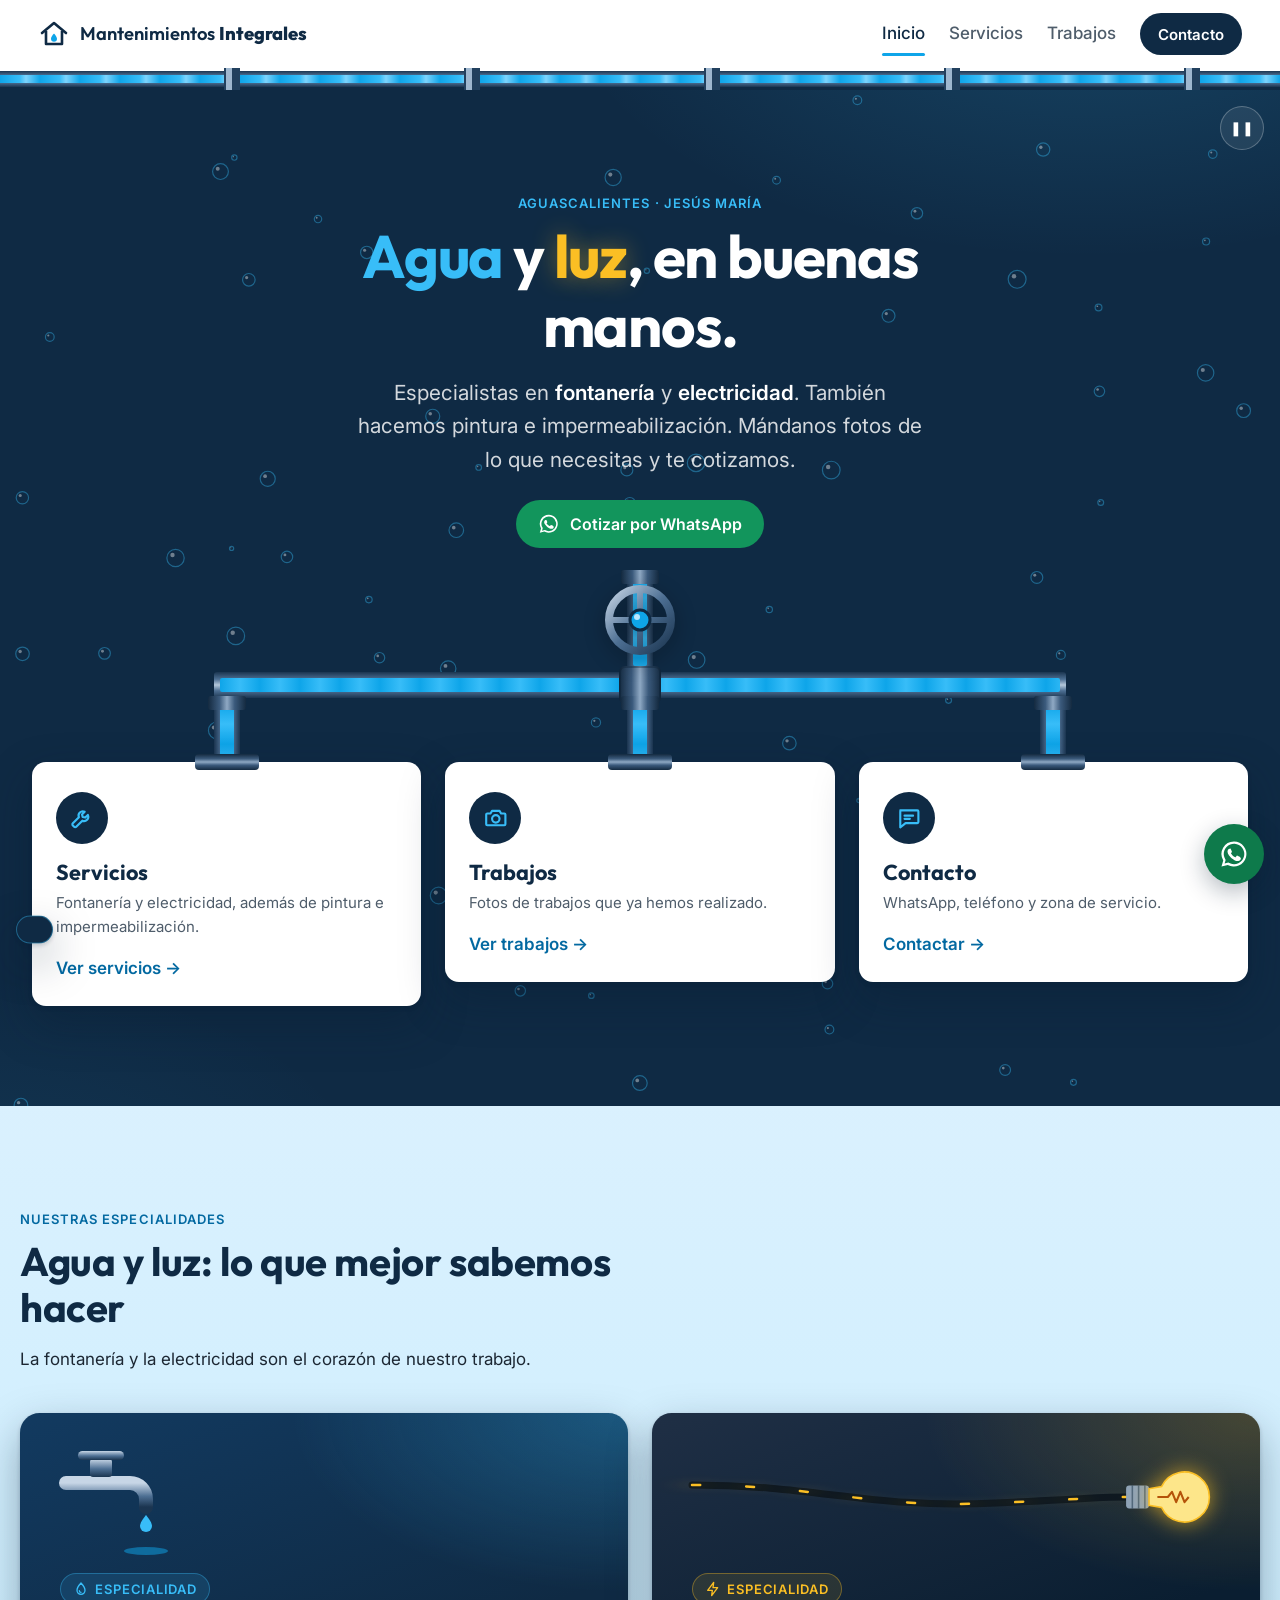
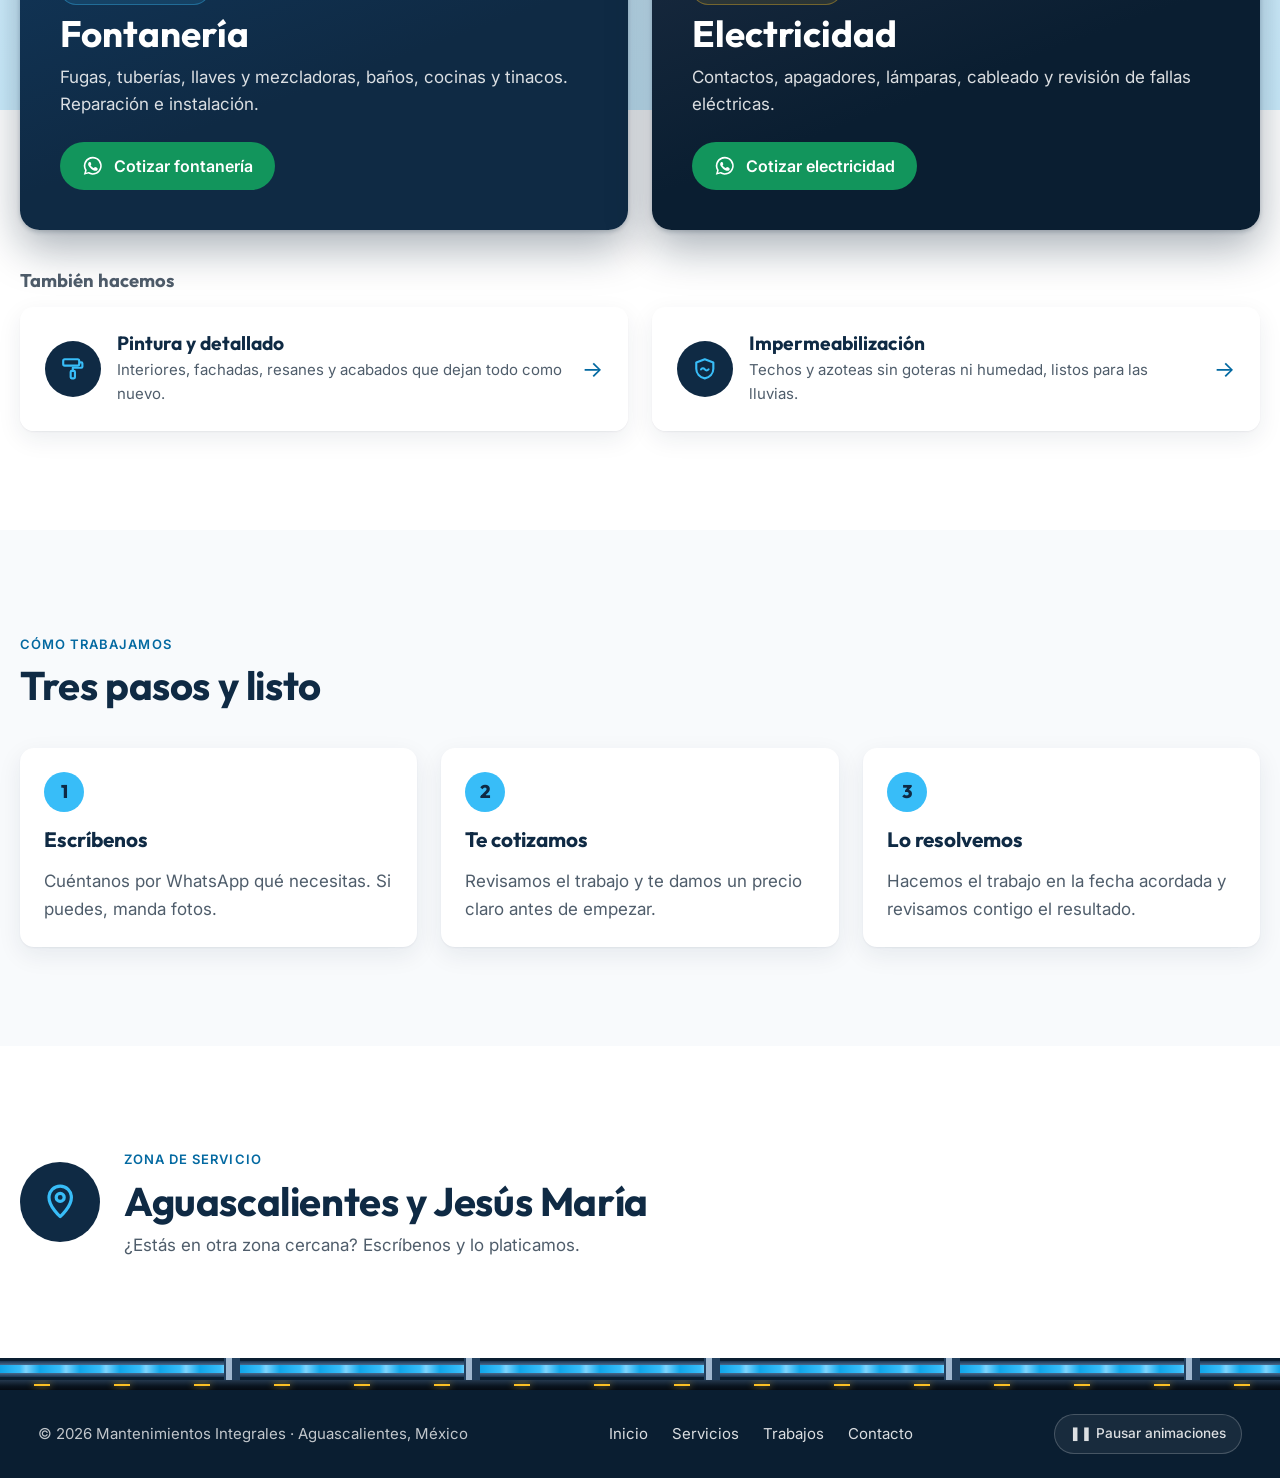
==== commit 477f5c48: "Vista previa para WhatsApp, agua de fondo y llave que gira sobre sí misma - Imagen y etiquetas Open " ====
--- a/index.html
+++ b/index.html
@@ -7,10 +7,18 @@
   <meta name="description" content="Especialistas en fontanería y electricidad en Aguascalientes y Jesús María. También pintura e impermeabilización. Cotiza por WhatsApp.">
   <meta name="theme-color" content="#0f2a44">
 
+  <!-- Vista previa al compartir el enlace (WhatsApp, Facebook, etc.) -->
   <meta property="og:type" content="website">
-  <meta property="og:title" content="Mantenimientos Integrales">
-  <meta property="og:description" content="Fontanería, electricidad, pintura e impermeabilización en Aguascalientes y Jesús María.">
+  <meta property="og:site_name" content="Mantenimientos Integrales">
+  <meta property="og:title" content="Mantenimientos Integrales · Agua y luz, en buenas manos">
+  <meta property="og:description" content="Especialistas en fontanería y electricidad en Aguascalientes y Jesús María. Cotiza por WhatsApp.">
+  <meta property="og:url" content="https://codecap2.github.io/mantenimientos-integrales/">
+  <meta property="og:image" content="https://codecap2.github.io/mantenimientos-integrales/img/vista-previa.png">
+  <meta property="og:image:width" content="1200">
+  <meta property="og:image:height" content="630">
+  <meta property="og:image:alt" content="Mantenimientos Integrales: agua y luz, en buenas manos">
   <meta property="og:locale" content="es_MX">
+  <meta name="twitter:card" content="summary_large_image">
 
   <link rel="icon" href="img/favicon.svg" type="image/svg+xml">
   <link rel="preconnect" href="https://fonts.googleapis.com">
@@ -42,7 +50,7 @@
   <a class="saltar" href="#contenido">Saltar al contenido</a>
 
   <header class="encabezado" id="encabezado">
-    <div class="contenedor encabezado__fila">
+    <div class="contenedor contenedor--ancho encabezado__fila">
       <a class="logo" href="index.html" aria-label="Mantenimientos Integrales, ir al inicio">
         <svg class="logo__icono" viewBox="0 0 32 32" aria-hidden="true"><use href="img/iconos.svg#i-casa"/></svg>
         <span>Mantenimientos <strong>Integrales</strong></span>
@@ -195,10 +203,26 @@
           </article>
         </div>
 
-        <div class="tambien aparecer">
-          <p>También hacemos:</p>
-          <a class="chip" href="servicios.html#pintura"><svg aria-hidden="true"><use href="img/iconos.svg#i-rodillo"/></svg> Pintura y detallado</a>
-          <a class="chip" href="servicios.html#impermeabilizacion"><svg aria-hidden="true"><use href="img/iconos.svg#i-escudo"/></svg> Impermeabilización</a>
+        <div class="tambien">
+          <h3 class="tambien__titulo aparecer">También hacemos</h3>
+          <div class="tambien__grid">
+            <a class="extra aparecer" href="servicios.html#pintura">
+              <span class="extra__icono"><svg aria-hidden="true"><use href="img/iconos.svg#i-rodillo"/></svg></span>
+              <span class="extra__texto">
+                <span class="extra__nombre">Pintura y detallado</span>
+                <span>Interiores, fachadas, resanes y acabados que dejan todo como nuevo.</span>
+              </span>
+              <span class="extra__ir" aria-hidden="true">→</span>
+            </a>
+            <a class="extra aparecer" href="servicios.html#impermeabilizacion">
+              <span class="extra__icono"><svg aria-hidden="true"><use href="img/iconos.svg#i-escudo"/></svg></span>
+              <span class="extra__texto">
+                <span class="extra__nombre">Impermeabilización</span>
+                <span>Techos y azoteas sin goteras ni humedad, listos para las lluvias.</span>
+              </span>
+              <span class="extra__ir" aria-hidden="true">→</span>
+            </a>
+          </div>
         </div>
       </div>
     </section>
@@ -246,7 +270,7 @@
   <footer class="pie">
     <div class="tubo-linea" aria-hidden="true"></div>
     <div class="cable-linea" aria-hidden="true"></div>
-    <div class="contenedor pie__fila">
+    <div class="contenedor contenedor--ancho pie__fila">
       <p>© <span id="anio">2026</span> Mantenimientos Integrales · Aguascalientes, México</p>
       <nav aria-label="Pie de página">
         <a href="index.html">Inicio</a>
--- a/css/estilos.css
+++ b/css/estilos.css
@@ -48,7 +48,7 @@
   --espacio-5: clamp(4rem, 3rem + 4vw, 6.5rem);
   --radio: 14px;
   --radio-chico: 10px;
-  --ancho-max: 1120px;
+  --ancho-max: 1240px;
   --sombra: 0 1px 2px rgb(15 42 68 / 0.06), 0 8px 24px rgb(15 42 68 / 0.08);
   --sombra-fuerte: 0 2px 4px rgb(10 30 49 / 0.2), 0 18px 44px rgb(10 30 49 / 0.35);
   --transicion: 200ms ease;
@@ -82,6 +82,8 @@
 .oscuro { --color-foco: var(--color-agua); }
 
 .contenedor { width: min(100% - 2rem, var(--ancho-max)); margin-inline: auto; }
+/* Encabezado y pie usan todo el ancho: logo a la izquierda, menú a la derecha */
+.contenedor--ancho { width: min(100% - clamp(2rem, 6vw, 6rem), 1680px); }
 
 .saltar {
   position: absolute; left: 1rem; top: -4rem; z-index: 100;
@@ -152,24 +154,77 @@
 .tubo--h::after { background-position: calc(var(--flujo, 0) * 1px) 0; }
 .tubo--hacia-izq::after { background-position: calc(var(--flujo, 0) * -1px) 0; }
 
-/* Línea de tubería decorativa (bajo el encabezado, sobre el pie) */
-.tubo-linea { position: relative; height: 12px; background: var(--acero-h); overflow: hidden; }
+/* Tubería decorativa (bajo el encabezado y sobre el pie): acero, juntas y agua corriendo */
+.tubo-linea { position: relative; height: 22px; overflow: hidden; }
+/* Bajo el encabezado siempre viene una portada oscura: el borde inferior se funde con ella */
+.encabezado .tubo-linea { background: linear-gradient(180deg, transparent 50%, var(--color-marino) 50%); }
+.tubo-linea::before {
+  /* el tubo de acero */
+  content: ""; position: absolute; left: 0; right: 0; top: 3px; bottom: 3px; background: var(--acero-h);
+}
 .tubo-linea::after {
-  content: ""; position: absolute; left: 0; right: 0; top: 3px; bottom: 3px;
-  background-image: repeating-linear-gradient(90deg, var(--color-agua-fuerte) 0, var(--color-agua) 20px, var(--color-agua-fuerte) 40px);
-  background-size: 40px 100%; background-position: calc(var(--flujo, 0) * 1px) 0;
-  transform-origin: left; animation: llenar-h 1200ms ease-out 200ms both;
-}
-.pie .tubo-linea::after { background-position: calc(var(--flujo, 0) * -1px) 0; transform-origin: right; }
-
-/* Cable eléctrico decorativo (pie): pulsos de luz que corren al bajar */
-.cable-linea { position: relative; height: 6px; background: linear-gradient(180deg, #1c2b3a, #070f18); overflow: hidden; }
+  /* el agua por dentro y las juntas cada cierto tramo */
+  content: ""; position: absolute; inset: 0;
+  background-image:
+    repeating-linear-gradient(90deg, transparent 0 224px, #22405e 224px 226px, #9fb7cf 226px 232px, #22405e 232px 240px),
+    repeating-linear-gradient(90deg, var(--color-agua-fuerte) 0, var(--color-agua) 20px, #7dd3fc 26px, var(--color-agua-fuerte) 40px);
+  background-size: 240px 100%, 40px 8px;
+  background-repeat: repeat-x, repeat-x;
+  background-position: 0 0, 0 center;
+  animation: corre-tubo 1.6s linear infinite, llenar-h 1200ms ease-out 200ms backwards;
+  transform-origin: left;
+}
+.pie .tubo-linea::after { animation-direction: reverse, normal; transform-origin: right; }
+@keyframes corre-tubo { from { background-position: 0 0, 0 center; } to { background-position: 0 0, 40px center; } }
+
+/* Cable eléctrico decorativo (pie): pulsos de luz que corren */
+.cable-linea { position: relative; height: 10px; background: linear-gradient(180deg, #24384d, #0a1520 60%, #050b12); overflow: hidden; }
 .cable-linea::after {
-  content: ""; position: absolute; left: 0; right: 0; top: 2px; height: 2px;
-  background-image: repeating-linear-gradient(90deg, transparent 0 34px, var(--color-luz) 34px 46px, transparent 46px 80px);
-  background-size: 80px 100%; background-position: calc(var(--flujo, 0) * 2px) 0;
-  filter: drop-shadow(0 0 3px var(--color-luz));
-}
+  content: ""; position: absolute; left: 0; right: 0; top: 4px; height: 2px;
+  background-image: repeating-linear-gradient(90deg, transparent 0 34px, var(--color-luz) 34px 50px, transparent 50px 80px);
+  background-size: 80px 100%;
+  filter: drop-shadow(0 0 4px var(--color-luz));
+  animation: corre-cable 900ms linear infinite;
+}
+@keyframes corre-cable { to { background-position: 80px 0; } }
+
+/* Pausa global: detiene lo que se mueve solo */
+.quieto .tubo-linea::after, .quieto .cable-linea::after,
+.quieto .agua-fondo::before, .quieto .agua-fondo span { animation-play-state: paused !important; }
+.pausa-global {
+  min-height: 40px; padding: 0.4rem 0.9rem; font: 500 0.85rem/1 var(--fuente-texto);
+  color: rgb(255 255 255 / 0.85); background: rgb(255 255 255 / 0.06);
+  border: 1px solid rgb(255 255 255 / 0.2); border-radius: 999px; cursor: pointer;
+}
+.pausa-global:hover { background: rgb(255 255 255 / 0.12); color: var(--color-blanco); }
+.pie :focus-visible { --color-foco: var(--color-agua); }
+
+/* ===== Agua de fondo: sube conforme bajas por la página ===== */
+.agua-fondo {
+  position: fixed; left: 0; right: 0; bottom: 0; height: 100vh; z-index: -1; pointer-events: none;
+  background: linear-gradient(180deg, #e0f2fe 0%, #cdeefe 100%);
+  transform: translateY(calc((1 - var(--nivel, 0.1)) * 100%));
+}
+.agua-fondo::before {
+  /* olas en la superficie */
+  content: ""; position: absolute; left: 0; right: 0; top: -17px; height: 18px;
+  background: radial-gradient(circle at 30px 30px, #e0f2fe 27px, transparent 28px) repeat-x;
+  background-size: 60px 18px; animation: ola-fondo 5s linear infinite;
+}
+@keyframes ola-fondo { to { background-position: 60px 0; } }
+.agua-fondo span {
+  position: absolute; bottom: -20px; width: 10px; height: 10px; border-radius: 50%;
+  border: 1.5px solid rgb(3 105 161 / 0.25); animation: sube-burbuja 9s linear infinite;
+}
+.agua-fondo span:nth-child(1) { left: 6%; animation-delay: 0s; }
+.agua-fondo span:nth-child(2) { left: 18%; width: 6px; height: 6px; animation-delay: 3s; animation-duration: 11s; }
+.agua-fondo span:nth-child(3) { left: 31%; animation-delay: 6s; }
+.agua-fondo span:nth-child(4) { left: 47%; width: 14px; height: 14px; animation-delay: 1.5s; animation-duration: 12s; }
+.agua-fondo span:nth-child(5) { left: 60%; width: 7px; height: 7px; animation-delay: 4.5s; }
+.agua-fondo span:nth-child(6) { left: 72%; animation-delay: 7.5s; animation-duration: 10s; }
+.agua-fondo span:nth-child(7) { left: 85%; width: 12px; height: 12px; animation-delay: 2.2s; }
+.agua-fondo span:nth-child(8) { left: 94%; width: 6px; height: 6px; animation-delay: 5.2s; animation-duration: 13s; }
+@keyframes sube-burbuja { from { transform: translateY(0); opacity: 0; } 10% { opacity: 1; } 90% { opacity: 1; } to { transform: translateY(-100vh); opacity: 0; } }
 
 /* ===== Encabezado ===== */
 .encabezado { position: sticky; top: 0; z-index: 50; background: rgb(255 255 255 / 0.94); backdrop-filter: blur(10px); transition: box-shadow var(--transicion); }
@@ -286,10 +341,10 @@
   filter: drop-shadow(0 6px 10px rgb(0 0 0 / 0.35)); transition: filter var(--transicion);
 }
 .llave:hover { filter: drop-shadow(0 6px 10px rgb(0 0 0 / 0.35)) brightness(1.15); }
-.llave svg { width: 100%; height: 100%; }
-.llave__volante { transform-box: fill-box; transform-origin: center; transform: rotate(calc(var(--flujo, 0) * 0.5deg)); }
-.llave__giro { transform-box: fill-box; transform-origin: center; transition: transform 600ms cubic-bezier(0.3, 1.4, 0.5, 1); }
-.hub.cerrada .llave__giro { transform: rotate(-140deg); }
+.llave svg { width: 100%; height: 100%; overflow: visible; }
+/* Gira sobre su propio centro (40,40 del dibujo); el ángulo lo pone js/efectos.js */
+.llave__volante { transform-box: view-box; transform-origin: 40px 40px; }
+.llave.girando .llave__volante { transition: transform 900ms cubic-bezier(0.3, 1.2, 0.5, 1); }
 
 /* Llave cerrada: las tuberías se vacían */
 .hub.cerrada .tubo::after { animation: none !important; transition: transform 450ms ease-in; }
@@ -336,7 +391,7 @@
 
 /* ===== Secciones ===== */
 .seccion { padding-block: var(--espacio-5); }
-.seccion--suave { background: var(--color-fondo-suave); }
+.seccion--suave { background: rgb(242 246 250 / 0.55); }
 .seccion__cabeza { max-width: 40rem; margin-bottom: var(--espacio-4); }
 
 /* Servicios (página de servicios) */
@@ -414,17 +469,30 @@
 
 .especialidad:hover { transform: translateY(-4px); }
 
-/* "También hacemos" */
-.tambien { display: flex; flex-wrap: wrap; align-items: center; gap: var(--espacio-1) var(--espacio-2); margin-top: var(--espacio-3); }
-.tambien p { margin: 0; font-weight: 600; color: var(--color-texto-suave); }
-.chip {
-  display: inline-flex; align-items: center; gap: 0.5rem; min-height: 44px; padding: 0.5rem 1rem;
-  font-weight: 600; color: var(--color-marino); text-decoration: none;
-  background: var(--color-fondo-suave); border: 1px solid var(--color-borde); border-radius: 999px;
-  transition: background var(--transicion), border-color var(--transicion);
-}
-.chip:hover { background: var(--color-fondo); border-color: var(--color-agua-texto); }
-.chip svg { width: 1.2rem; height: 1.2rem; color: var(--color-agua-texto); }
+/* "También hacemos": tarjetas de cristal sobre el agua */
+.tambien { margin-top: var(--espacio-4); }
+.tambien__titulo { font-size: 1.15rem; color: var(--color-texto-suave); margin-bottom: var(--espacio-2); }
+.tambien__grid { display: grid; gap: var(--espacio-3); grid-template-columns: repeat(auto-fit, minmax(min(100%, 320px), 1fr)); }
+.extra {
+  position: relative; display: flex; align-items: center; gap: var(--espacio-2);
+  padding: var(--espacio-3); color: var(--color-texto-suave); text-decoration: none;
+  background: rgb(255 255 255 / 0.72); backdrop-filter: blur(8px);
+  border: 1px solid rgb(255 255 255 / 0.9); border-radius: var(--radio); box-shadow: var(--sombra);
+  transition: transform var(--transicion), box-shadow var(--transicion);
+}
+.extra:hover { box-shadow: var(--sombra-fuerte); }
+.extra__icono { flex: none; display: grid; place-items: center; width: 3.5rem; height: 3.5rem; border-radius: 50%; background: var(--color-marino); color: var(--color-agua); }
+.extra__icono svg { width: 1.6rem; height: 1.6rem; }
+.extra__texto { display: flex; flex-direction: column; gap: 0.2rem; flex: 1; font-size: var(--texto-s); }
+.extra__nombre { font: 700 1.2rem/1.2 var(--fuente-titulos); color: var(--color-marino); }
+.extra__ir { font-size: 1.4rem; color: var(--color-agua-texto); transition: transform var(--transicion); }
+.extra:hover .extra__ir { transform: translateX(4px); }
+.extra::after {
+  content: ""; position: absolute; inset: 0; border-radius: inherit; pointer-events: none;
+  background: radial-gradient(circle at var(--mx, 50%) var(--my, 50%), rgb(56 189 248 / 0.18), transparent 45%);
+  opacity: 0; transition: opacity var(--transicion);
+}
+.extra:hover::after { opacity: 1; }
 
 /* Servicios destacados (página de servicios) */
 .servicios-titulo { margin: var(--espacio-4) 0 var(--espacio-3); }
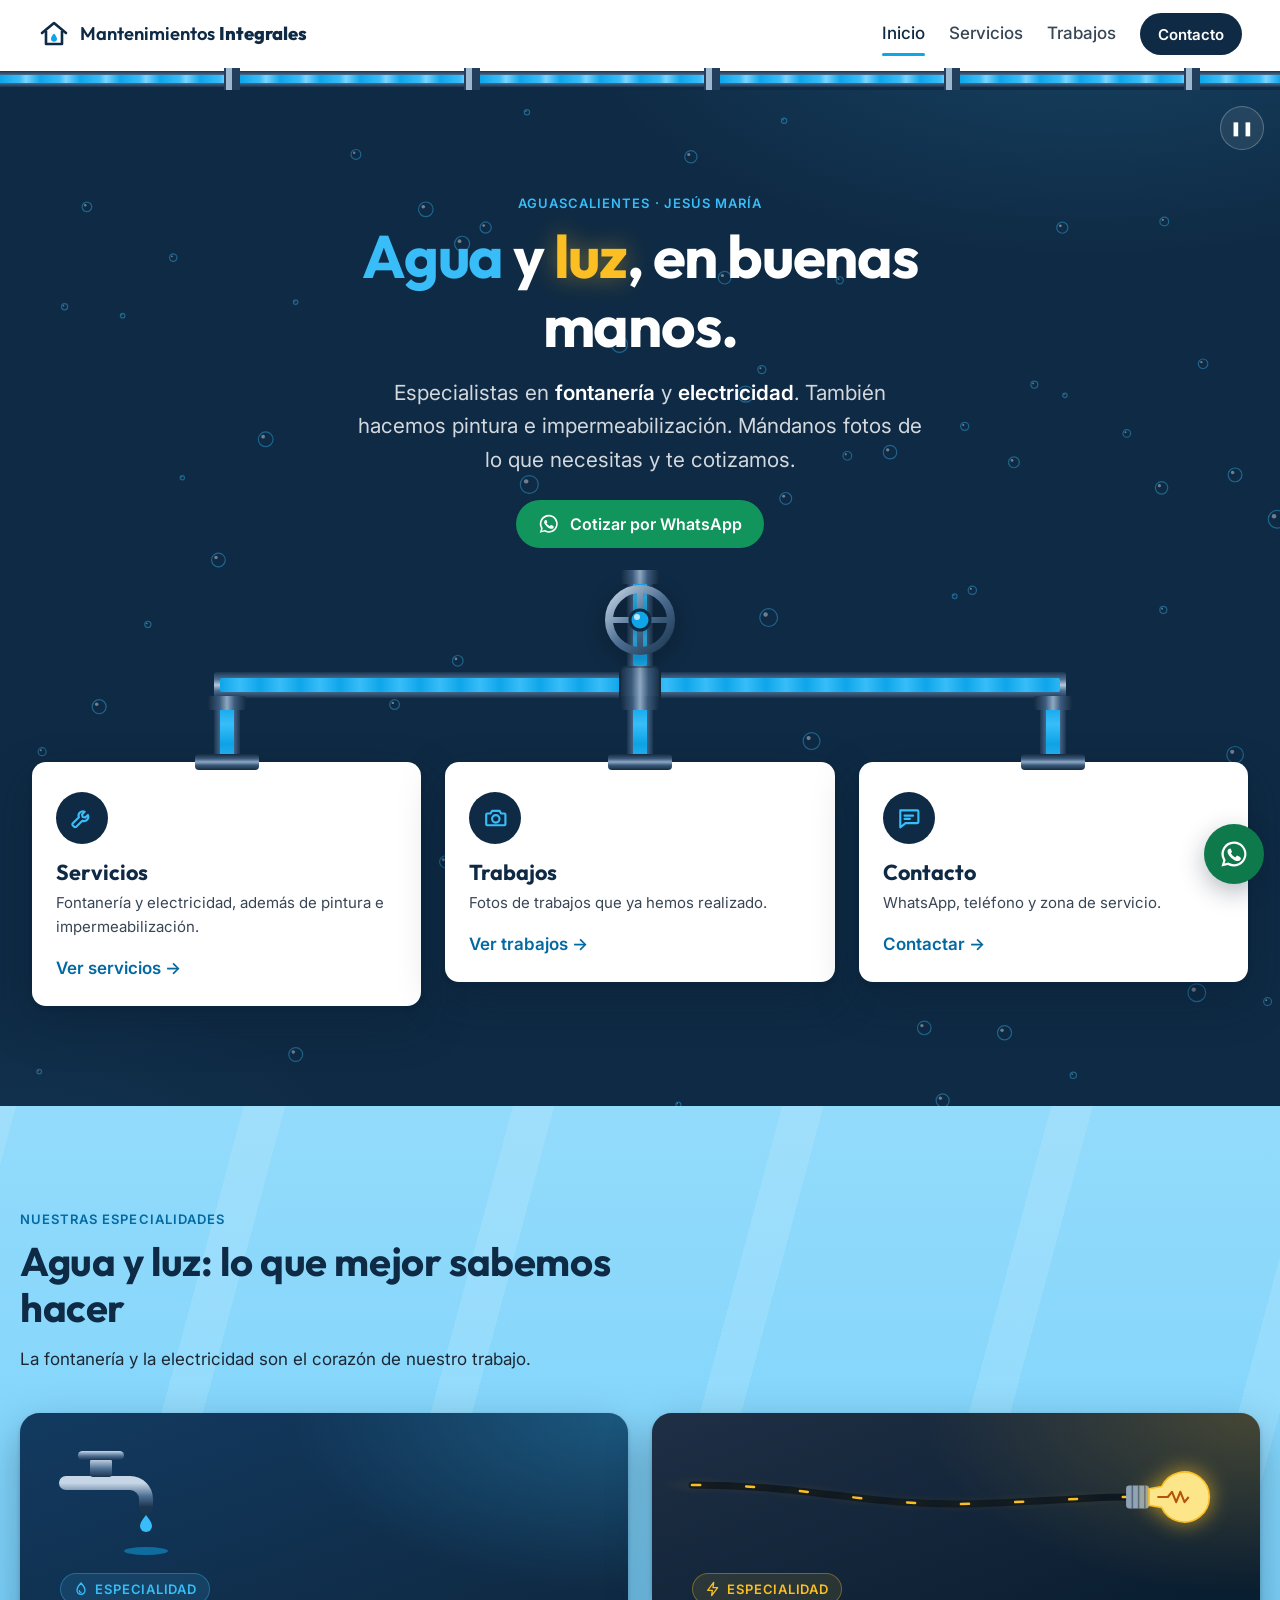
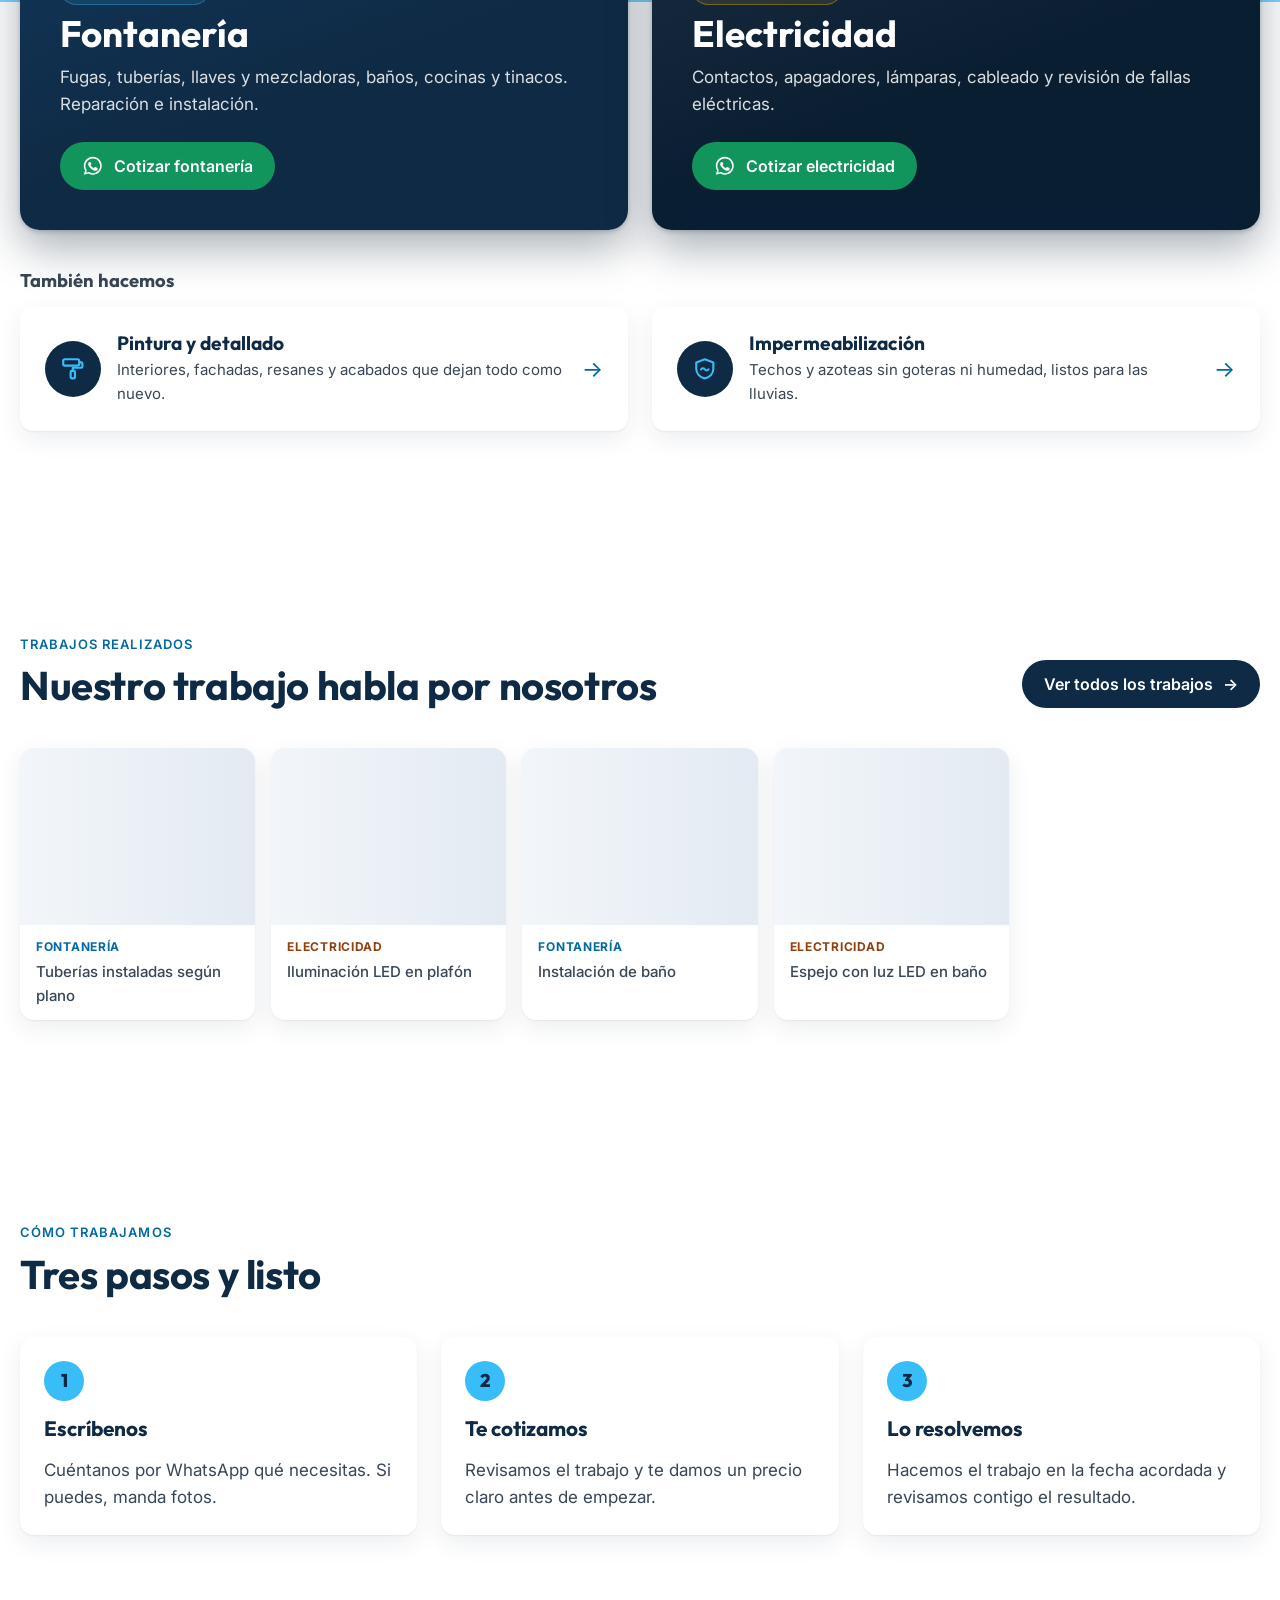
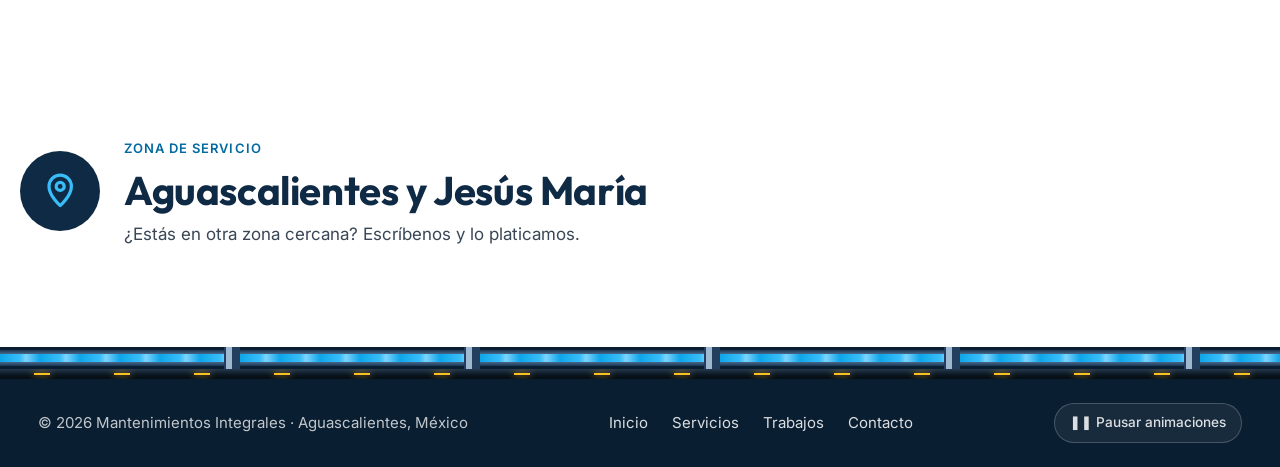
==== commit 3b1a3c03: "Galería de trabajos, patito de hule y agua más intensa - 16 fotos de trabajos optimizadas y sin meta" ====
--- a/index.html
+++ b/index.html
@@ -227,6 +227,20 @@
       </div>
     </section>
 
+    <!-- ===== Muestra de trabajos (la llena js/main.js) ===== -->
+    <section class="seccion seccion--suave" aria-labelledby="titulo-muestra" hidden>
+      <div class="contenedor">
+        <header class="seccion__cabeza seccion__cabeza--fila aparecer">
+          <div>
+            <p class="etiqueta">Trabajos realizados</p>
+            <h2 id="titulo-muestra">Nuestro trabajo habla por nosotros</h2>
+          </div>
+          <a class="boton" href="trabajos.html">Ver todos los trabajos <span aria-hidden="true">→</span></a>
+        </header>
+        <div class="galeria galeria--muestra" id="muestra"></div>
+      </div>
+    </section>
+
     <!-- ===== Cómo trabajamos ===== -->
     <section class="seccion seccion--suave" aria-labelledby="titulo-proceso">
       <div class="contenedor">
@@ -285,6 +299,17 @@
     <svg aria-hidden="true"><use href="img/iconos.svg#i-whatsapp"/></svg>
   </a>
 
+  <!-- Visor de fotos en grande -->
+  <dialog class="visor" id="visor" aria-label="Foto de trabajo">
+    <figure>
+      <img alt="">
+      <figcaption></figcaption>
+    </figure>
+    <button class="visor__cerrar" type="button" aria-label="Cerrar">✕</button>
+    <button class="visor__anterior" type="button" aria-label="Foto anterior">←</button>
+    <button class="visor__siguiente" type="button" aria-label="Foto siguiente">→</button>
+  </dialog>
+
   <script src="js/main.js"></script>
   <script src="js/efectos.js"></script>
 </body>
--- a/css/estilos.css
+++ b/css/estilos.css
@@ -17,7 +17,7 @@
   --color-whatsapp: #0e7a4b;       /* verde con buen contraste para texto blanco */
   --color-whatsapp-hover: #0b633d;
   --color-texto: #1c2733;
-  --color-texto-suave: #4f5d6b;
+  --color-texto-suave: #384655;     /* bastante oscuro para leerse también sobre el agua */
   --color-fondo: #ffffff;
   --color-fondo-suave: #f2f6fa;
   --color-borde: #dde3ea;
@@ -190,7 +190,8 @@
 
 /* Pausa global: detiene lo que se mueve solo */
 .quieto .tubo-linea::after, .quieto .cable-linea::after,
-.quieto .agua-fondo::before, .quieto .agua-fondo span { animation-play-state: paused !important; }
+.quieto .agua-fondo::before, .quieto .agua-fondo::after, .quieto .agua-fondo span,
+.quieto .patito, .quieto .patito svg { animation-play-state: paused !important; }
 .pausa-global {
   min-height: 40px; padding: 0.4rem 0.9rem; font: 500 0.85rem/1 var(--fuente-texto);
   color: rgb(255 255 255 / 0.85); background: rgb(255 255 255 / 0.06);
@@ -202,19 +203,47 @@
 /* ===== Agua de fondo: sube conforme bajas por la página ===== */
 .agua-fondo {
   position: fixed; left: 0; right: 0; bottom: 0; height: 100vh; z-index: -1; pointer-events: none;
-  background: linear-gradient(180deg, #e0f2fe 0%, #cdeefe 100%);
-  transform: translateY(calc((1 - var(--nivel, 0.1)) * 100%));
+  background:
+    repeating-linear-gradient(105deg, transparent 0 80px, rgb(255 255 255 / 0.12) 80px 120px, transparent 120px 260px),
+    linear-gradient(180deg, #b9e6fd 0%, #93dbfb 45%, #7dd3fc 100%);
+  transform: translateY(calc((1 - var(--nivel, 0.25)) * 100%));
+  transition: transform 250ms ease-out;
+}
+/* Dos capas de olas: la de atrás más oscura y en sentido contrario */
+.agua-fondo::before, .agua-fondo::after {
+  content: ""; position: absolute; left: 0; right: 0; background-repeat: repeat-x;
 }
 .agua-fondo::before {
-  /* olas en la superficie */
-  content: ""; position: absolute; left: 0; right: 0; top: -17px; height: 18px;
-  background: radial-gradient(circle at 30px 30px, #e0f2fe 27px, transparent 28px) repeat-x;
-  background-size: 60px 18px; animation: ola-fondo 5s linear infinite;
-}
-@keyframes ola-fondo { to { background-position: 60px 0; } }
+  top: -27px; height: 28px; z-index: 1;
+  background-image: url("data:image/svg+xml,%3Csvg xmlns='http://www.w3.org/2000/svg' viewBox='0 0 120 28' preserveAspectRatio='none'%3E%3Cpath d='M0 14 Q30 0 60 14 T120 14 V28 H0Z' fill='%23b9e6fd'/%3E%3C/svg%3E");
+  background-size: 120px 28px; animation: ola-fondo 6s linear infinite;
+}
+.agua-fondo::after {
+  top: -42px; height: 42px;
+  background-image: url("data:image/svg+xml,%3Csvg xmlns='http://www.w3.org/2000/svg' viewBox='0 0 180 42' preserveAspectRatio='none'%3E%3Cpath d='M0 21 Q45 0 90 21 T180 21 V42 H0Z' fill='%2338bdf8' fill-opacity='0.6'/%3E%3C/svg%3E");
+  background-size: 180px 42px; animation: ola-fondo-atras 9s linear infinite;
+}
+@keyframes ola-fondo { from { background-position: 0 0; } to { background-position: 360px 0; } }
+@keyframes ola-fondo-atras { from { background-position: 0 0; } to { background-position: -360px 0; } }
+
+/* Patito de hule que flota en la superficie del agua */
+.patito {
+  position: fixed; z-index: 45; left: 4vw; bottom: min(calc(var(--nivel, 0.25) * 100vh - 22px), calc(100vh - 160px));
+  width: 56px; height: 50px; padding: 0; border: 0; background: none; cursor: pointer;
+  transition: bottom 250ms ease-out, opacity 300ms ease;
+  animation: deriva 28s ease-in-out infinite alternate;
+}
+.patito svg { width: 100%; height: 100%; overflow: visible; filter: drop-shadow(0 4px 4px rgb(3 105 161 / 0.35)); animation: flotar 3.2s ease-in-out infinite; transform-origin: 50% 80%; }
+.patito.cuac svg { animation: cuac 600ms ease-out; }
+@keyframes flotar { 0%, 100% { transform: translateY(0) rotate(-5deg); } 50% { transform: translateY(-5px) rotate(5deg); } }
+@keyframes deriva { from { translate: 0 0; } to { translate: min(22vw, 260px) 0; } }
+@keyframes cuac { 0% { transform: translateY(0) scale(1); } 35% { transform: translateY(-26px) scale(1.12) rotate(-10deg); } 70% { transform: translateY(0) scale(0.95); } 100% { transform: translateY(0) scale(1); } }
+.sin-luz .patito { opacity: 0.25; }
+/* Sobre las zonas oscuras no se ve el agua, así que el patito se esconde */
+.patito.oculto { opacity: 0; pointer-events: none; }
 .agua-fondo span {
   position: absolute; bottom: -20px; width: 10px; height: 10px; border-radius: 50%;
-  border: 1.5px solid rgb(3 105 161 / 0.25); animation: sube-burbuja 9s linear infinite;
+  border: 1.5px solid rgb(255 255 255 / 0.7); animation: sube-burbuja 9s linear infinite;
 }
 .agua-fondo span:nth-child(1) { left: 6%; animation-delay: 0s; }
 .agua-fondo span:nth-child(2) { left: 18%; width: 6px; height: 6px; animation-delay: 3s; animation-duration: 11s; }
@@ -391,7 +420,7 @@
 
 /* ===== Secciones ===== */
 .seccion { padding-block: var(--espacio-5); }
-.seccion--suave { background: rgb(242 246 250 / 0.55); }
+.seccion--suave { background: rgb(255 255 255 / 0.22); }
 .seccion__cabeza { max-width: 40rem; margin-bottom: var(--espacio-4); }
 
 /* Servicios (página de servicios) */
@@ -518,8 +547,45 @@
 /* Galería (con "skeleton" mientras cargan las fotos) */
 .galeria { display: grid; gap: var(--espacio-2); grid-template-columns: repeat(auto-fill, minmax(240px, 1fr)); }
 .galeria figure { margin: 0; overflow: hidden; border-radius: var(--radio); background: var(--color-fondo-suave); }
-.galeria .foto { position: relative; aspect-ratio: 4 / 3; }
-.galeria .foto img { width: 100%; height: 100%; object-fit: cover; opacity: 0; transition: opacity 400ms ease; }
+.galeria figure { box-shadow: var(--sombra); background: var(--color-fondo); }
+.galeria .foto { position: relative; display: block; width: 100%; aspect-ratio: 4 / 3; padding: 0; border: 0; background: var(--color-fondo-suave); cursor: zoom-in; overflow: hidden; }
+.galeria .foto img { width: 100%; height: 100%; object-fit: cover; opacity: 0; transition: opacity 400ms ease, transform 500ms ease; }
+.galeria .foto:hover img { transform: scale(1.05); }
+.galeria figcaption { display: flex; flex-direction: column; gap: 0.25rem; color: var(--color-texto); font-weight: 500; }
+.galeria__tipo { font-size: 0.75rem; font-weight: 700; letter-spacing: 0.06em; text-transform: uppercase; color: var(--color-agua-texto); }
+.galeria__tipo--electricidad { color: var(--color-luz-texto); }
+.galeria__tipo--pintura, .galeria__tipo--impermeabilizacion { color: var(--color-texto-suave); }
+.galeria--muestra { grid-template-columns: repeat(auto-fill, minmax(min(100%, 220px), 1fr)); }
+.seccion__cabeza--fila { display: flex; flex-wrap: wrap; align-items: flex-end; justify-content: space-between; gap: var(--espacio-2); max-width: none; }
+.seccion__cabeza--fila h2 { margin-bottom: 0; }
+
+/* Filtros de la galería */
+.filtros { display: flex; flex-wrap: wrap; gap: var(--espacio-1); margin-bottom: var(--espacio-3); }
+.filtros button {
+  min-height: 44px; padding: 0.5rem 1.1rem; font: 600 0.95rem/1 var(--fuente-texto); color: var(--color-marino);
+  background: rgb(255 255 255 / 0.8); border: 1px solid var(--color-borde); border-radius: 999px; cursor: pointer;
+  transition: background var(--transicion), color var(--transicion), border-color var(--transicion);
+}
+.filtros button:hover { border-color: var(--color-agua-texto); }
+.filtros button[aria-pressed="true"] { color: var(--color-blanco); background: var(--color-marino); border-color: var(--color-marino); }
+
+/* Visor de fotos */
+.visor { width: min(96vw, 1100px); max-height: 94vh; padding: 0; border: 0; border-radius: var(--radio); background: var(--color-marino-3); color: var(--color-blanco); overflow: visible; }
+.visor::backdrop { background: rgb(2 8 16 / 0.85); backdrop-filter: blur(4px); }
+.visor figure { margin: 0; }
+.visor img { width: 100%; max-height: 80vh; object-fit: contain; border-radius: var(--radio) var(--radio) 0 0; background: #050b12; opacity: 0; transition: opacity 250ms; }
+.visor img.cargada { opacity: 1; }
+.visor figcaption { padding: 0.9rem 1.2rem; font-weight: 500; }
+.visor button {
+  position: absolute; display: grid; place-items: center; width: 48px; height: 48px; padding: 0;
+  font-size: 1.3rem; color: var(--color-blanco); background: rgb(15 42 68 / 0.85);
+  border: 1px solid rgb(255 255 255 / 0.25); border-radius: 50%; cursor: pointer;
+}
+.visor button:hover { background: var(--color-marino-2); }
+.visor { --color-foco: var(--color-agua); }
+.visor__cerrar { top: 0.75rem; right: 0.75rem; }
+.visor__anterior { left: 0.75rem; top: 40%; }
+.visor__siguiente { right: 0.75rem; top: 40%; }
 .galeria .foto img.cargada { opacity: 1; }
 .galeria .foto:has(img:not(.cargada))::before {
   content: ""; position: absolute; inset: 0;
@@ -568,7 +634,7 @@
 
 /* Botón flotante */
 .flotante {
-  position: fixed; right: 1rem; bottom: 1rem; z-index: 60;
+  position: fixed; right: 1rem; bottom: calc(1rem + env(safe-area-inset-bottom)); z-index: 60;
   display: grid; place-items: center; width: 60px; height: 60px; border-radius: 50%;
   background: var(--color-whatsapp); color: var(--color-blanco); box-shadow: 0 8px 24px rgb(10 30 49 / 0.3);
   transition: transform var(--transicion), background var(--transicion);
@@ -600,12 +666,15 @@
 
 /* Avisos pequeños */
 .aviso {
-  position: fixed; left: 1rem; bottom: 1rem; z-index: 90; max-width: min(26rem, calc(100% - 6.5rem));
+  position: fixed; left: 1rem; bottom: calc(1rem + env(safe-area-inset-bottom)); z-index: 90; max-width: min(26rem, calc(100% - 6.5rem));
   padding: 0.8rem 1.1rem; color: var(--color-blanco); font-weight: 500; font-size: var(--texto-s);
   background: var(--color-marino); border: 1px solid rgb(56 189 248 / 0.4); border-radius: var(--radio);
-  box-shadow: var(--sombra-fuerte); transform: translateY(calc(100% + 2rem)); transition: transform 300ms ease;
-}
-.aviso.visible { transform: none; }
+  box-shadow: var(--sombra-fuerte); cursor: pointer;
+  /* Escondido de verdad: en iPhone la barra de Safari es transparente y dejaba ver el aviso */
+  opacity: 0; visibility: hidden; transform: translateY(1rem);
+  transition: transform 300ms ease, opacity 300ms ease, visibility 0s linear 300ms;
+}
+.aviso.visible { opacity: 1; visibility: visible; transform: none; transition: transform 300ms ease, opacity 300ms ease, visibility 0s; }
 
 /* Easter egg: apagón (la luz de una linterna sigue al mouse) */
 .apagon {
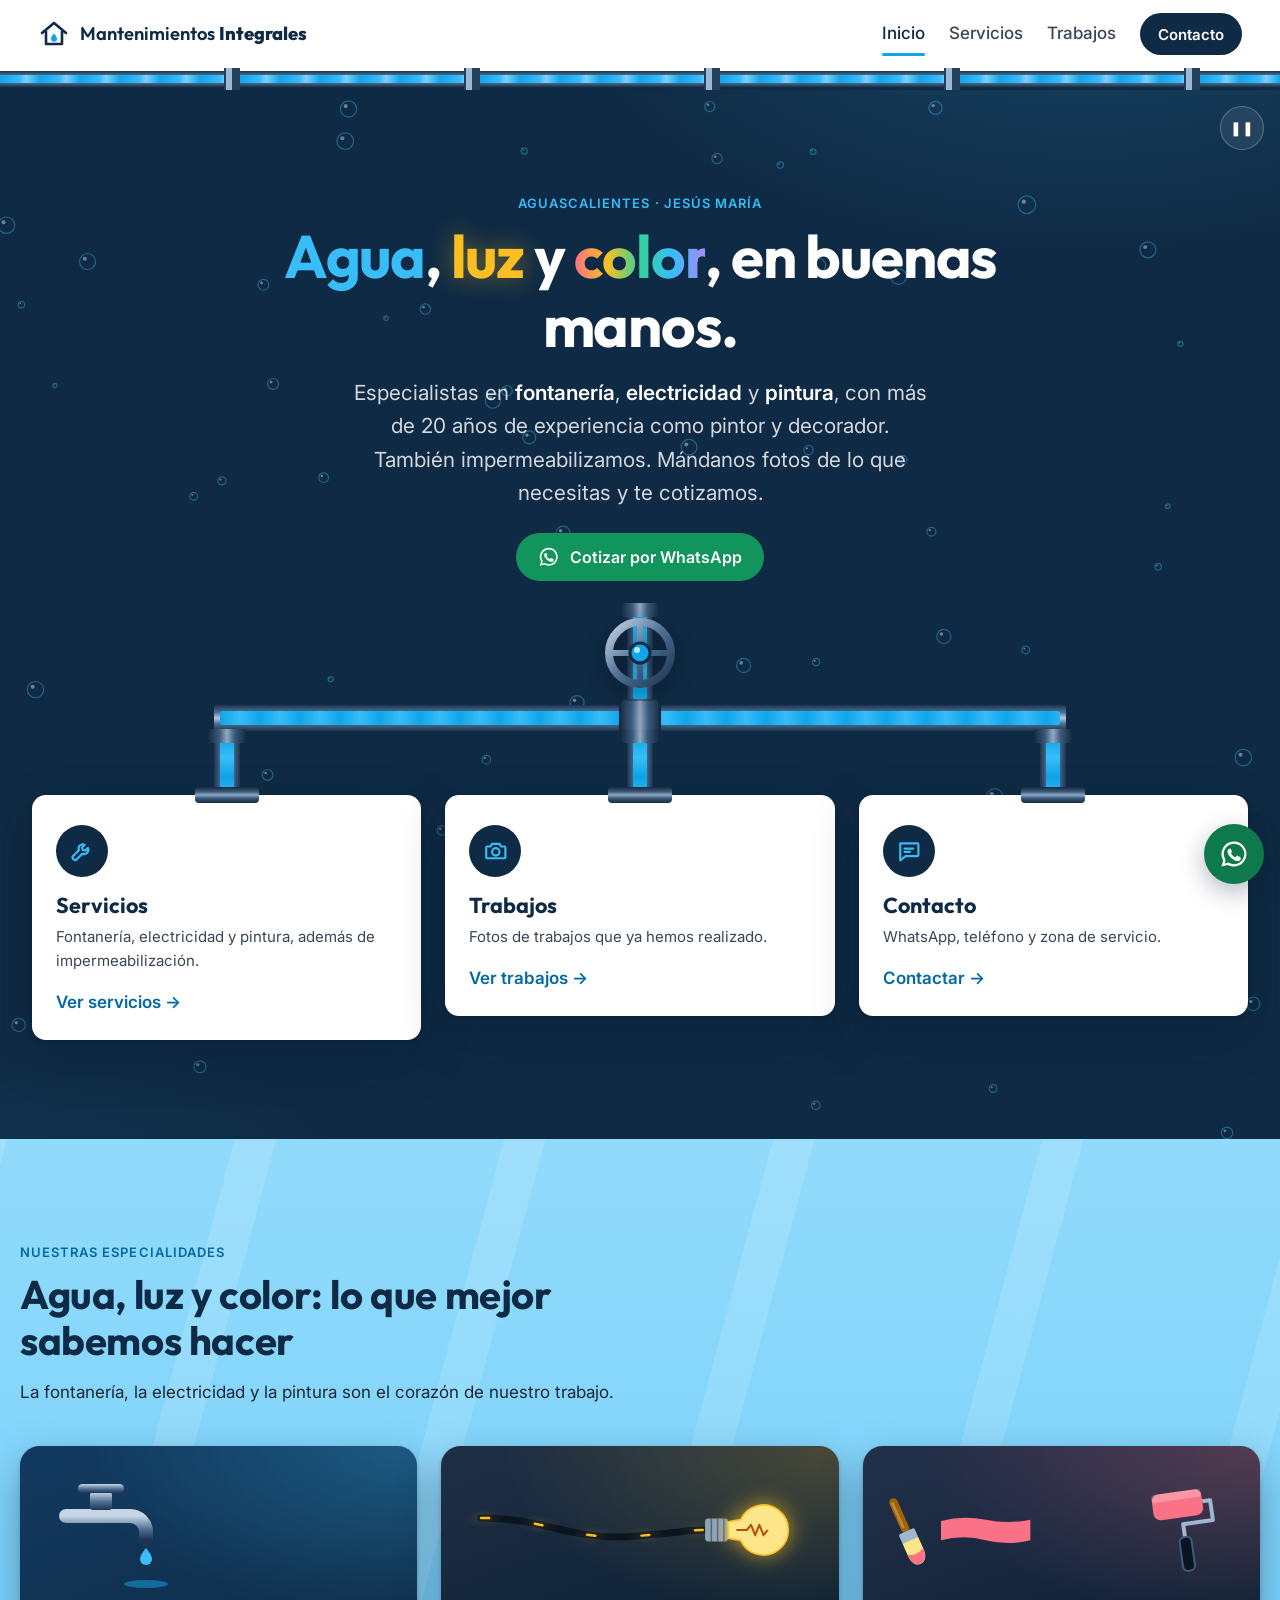
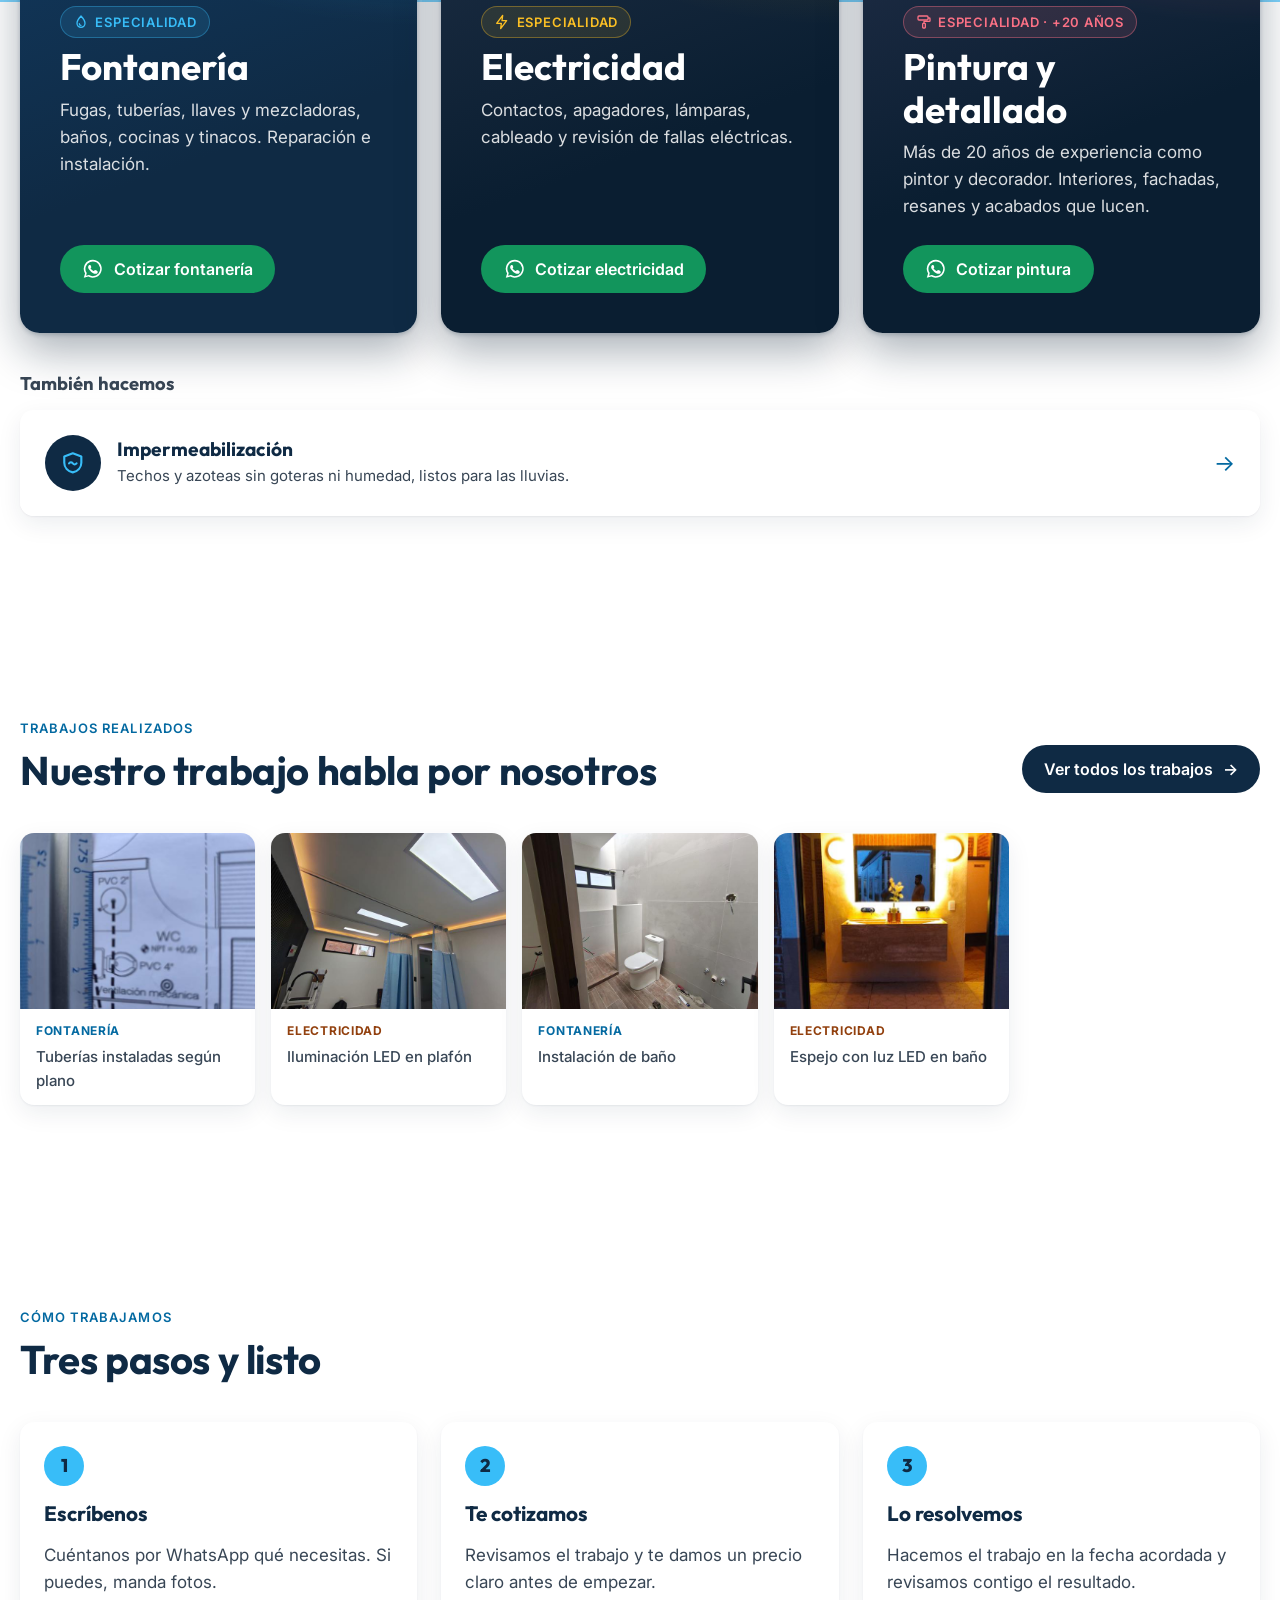
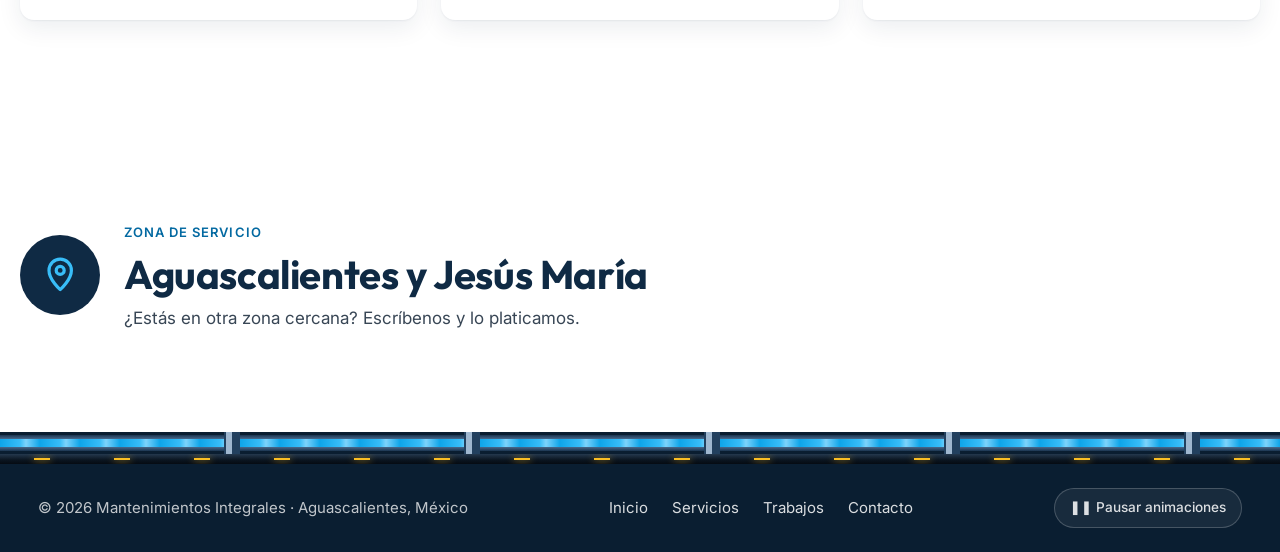
==== commit 36043a17: "Pintura como tercera especialidad: agua, luz y color - La pintura pasa a especialidad (más de 20 año" ====
--- a/index.html
+++ b/index.html
@@ -3,20 +3,20 @@
 <head>
   <meta charset="utf-8">
   <meta name="viewport" content="width=device-width, initial-scale=1">
-  <title>Mantenimientos Integrales · Fontanería y electricidad en Aguascalientes</title>
-  <meta name="description" content="Especialistas en fontanería y electricidad en Aguascalientes y Jesús María. También pintura e impermeabilización. Cotiza por WhatsApp.">
+  <title>Mantenimientos Integrales · Fontanería, electricidad y pintura en Aguascalientes</title>
+  <meta name="description" content="Especialistas en fontanería, electricidad y pintura en Aguascalientes y Jesús María. Más de 20 años de experiencia como pintor y decorador. Cotiza por WhatsApp.">
   <meta name="theme-color" content="#0f2a44">
 
   <!-- Vista previa al compartir el enlace (WhatsApp, Facebook, etc.) -->
   <meta property="og:type" content="website">
   <meta property="og:site_name" content="Mantenimientos Integrales">
-  <meta property="og:title" content="Mantenimientos Integrales · Agua y luz, en buenas manos">
-  <meta property="og:description" content="Especialistas en fontanería y electricidad en Aguascalientes y Jesús María. Cotiza por WhatsApp.">
+  <meta property="og:title" content="Mantenimientos Integrales · Agua, luz y color, en buenas manos">
+  <meta property="og:description" content="Especialistas en fontanería, electricidad y pintura en Aguascalientes y Jesús María. Cotiza por WhatsApp.">
   <meta property="og:url" content="https://codecap2.github.io/mantenimientos-integrales/">
-  <meta property="og:image" content="https://codecap2.github.io/mantenimientos-integrales/img/vista-previa.png">
+  <meta property="og:image" content="https://codecap2.github.io/mantenimientos-integrales/img/vista-previa.png?v=2">
   <meta property="og:image:width" content="1200">
   <meta property="og:image:height" content="630">
-  <meta property="og:image:alt" content="Mantenimientos Integrales: agua y luz, en buenas manos">
+  <meta property="og:image:alt" content="Mantenimientos Integrales: agua, luz y color, en buenas manos">
   <meta property="og:locale" content="es_MX">
   <meta name="twitter:card" content="summary_large_image">
 
@@ -76,8 +76,8 @@
       <div class="contenedor">
         <div class="portada__texto aparecer">
           <p class="etiqueta">Aguascalientes · Jesús María</p>
-          <h1 id="titulo-portada"><span class="resalte">Agua</span> y <span class="resalte-luz">luz</span>, en buenas manos.</h1>
-          <p class="portada__lema">Especialistas en <strong>fontanería</strong> y <strong>electricidad</strong>. También hacemos pintura e impermeabilización. Mándanos fotos de lo que necesitas y te cotizamos.</p>
+          <h1 id="titulo-portada"><span class="resalte">Agua</span>, <span class="resalte-luz">luz</span> y <span class="resalte-color">color</span>, en buenas manos.</h1>
+          <p class="portada__lema">Especialistas en <strong>fontanería</strong>, <strong>electricidad</strong> y <strong>pintura</strong>, con más de 20 años de experiencia como pintor y decorador. También impermeabilizamos. Mándanos fotos de lo que necesitas y te cotizamos.</p>
           <div class="portada__acciones">
             <a class="boton boton--whatsapp" data-wa="Hola, vi su página y me gustaría una cotización." href="contacto.html" target="_blank" rel="noopener">
               <svg aria-hidden="true"><use href="img/iconos.svg#i-whatsapp"/></svg>
@@ -116,7 +116,7 @@
               <a class="salida" href="servicios.html">
                 <span class="salida__icono"><svg aria-hidden="true"><use href="img/iconos.svg#i-llave"/></svg></span>
                 <span class="salida__titulo">Servicios</span>
-                <span class="salida__texto">Fontanería y electricidad, además de pintura e impermeabilización.</span>
+                <span class="salida__texto">Fontanería, electricidad y pintura, además de impermeabilización.</span>
                 <span class="salida__ir">Ver servicios <span aria-hidden="true">→</span></span>
               </a>
             </li>
@@ -150,8 +150,8 @@
       <div class="contenedor">
         <header class="seccion__cabeza aparecer">
           <p class="etiqueta">Nuestras especialidades</p>
-          <h2 id="titulo-especialidades">Agua y luz: lo que mejor sabemos hacer</h2>
-          <p>La fontanería y la electricidad son el corazón de nuestro trabajo.</p>
+          <h2 id="titulo-especialidades">Agua, luz y color: lo que mejor sabemos hacer</h2>
+          <p>La fontanería, la electricidad y la pintura son el corazón de nuestro trabajo.</p>
         </header>
 
         <div class="especialidades">
@@ -201,19 +201,40 @@
               <svg aria-hidden="true"><use href="img/iconos.svg#i-whatsapp"/></svg> Cotizar electricidad
             </a>
           </article>
+
+          <article class="especialidad especialidad--color oscuro aparecer" id="especialidad-color">
+            <div class="especialidad__arte">
+              <svg class="brocha" viewBox="0 0 40 92" aria-hidden="true">
+                <rect x="15" y="2" width="10" height="44" rx="5" fill="#a16207"/>
+                <rect x="17" y="6" width="3" height="34" rx="1.5" fill="#fff" opacity="0.25"/>
+                <rect x="10" y="44" width="20" height="13" rx="2" fill="#9fb7cf"/>
+                <path d="M10 56h20v16c0 8-4 14-10 14s-10-6-10-14Z" fill="#fde68a"/>
+                <path class="brocha__punta" d="M10 70c0 9 4 16 10 16s10-7 10-16c-3 2-7 3-10 3s-7-1-10-3Z"/>
+              </svg>
+              <svg class="brochazo" viewBox="0 0 100 30" preserveAspectRatio="none" aria-hidden="true">
+                <path class="brochazo__pintura" d="M0 7 Q25 2 50 6 T100 6 V24 Q75 29 50 24 T0 24Z"/>
+              </svg>
+              <button class="rodillo" id="rodillo" type="button" aria-label="Cambiar el color de la pintura" title="¿De qué color?">
+                <svg viewBox="0 0 70 90" aria-hidden="true">
+                  <rect class="rodillo__felpa" x="6" y="6" width="50" height="26" rx="7"/>
+                  <rect x="6" y="6" width="50" height="8" rx="4" fill="#fff" opacity="0.25"/>
+                  <path d="M56 19h8v20H34v14" fill="none" stroke="#9fb7cf" stroke-width="4" stroke-linejoin="round"/>
+                  <rect x="28" y="52" width="12" height="34" rx="5" fill="#0a1520" stroke="#3b5a7c" stroke-width="2"/>
+                </svg>
+              </button>
+            </div>
+            <p class="especialidad__sello especialidad__sello--color"><svg aria-hidden="true"><use href="img/iconos.svg#i-rodillo"/></svg> Especialidad · +20 años</p>
+            <h3>Pintura y detallado</h3>
+            <p>Más de 20 años de experiencia como pintor y decorador. Interiores, fachadas, resanes y acabados que lucen.</p>
+            <a class="boton boton--whatsapp" data-wa="Hola, me interesa el servicio de pintura y detallado." href="contacto.html" target="_blank" rel="noopener">
+              <svg aria-hidden="true"><use href="img/iconos.svg#i-whatsapp"/></svg> Cotizar pintura
+            </a>
+          </article>
         </div>
 
         <div class="tambien">
           <h3 class="tambien__titulo aparecer">También hacemos</h3>
           <div class="tambien__grid">
-            <a class="extra aparecer" href="servicios.html#pintura">
-              <span class="extra__icono"><svg aria-hidden="true"><use href="img/iconos.svg#i-rodillo"/></svg></span>
-              <span class="extra__texto">
-                <span class="extra__nombre">Pintura y detallado</span>
-                <span>Interiores, fachadas, resanes y acabados que dejan todo como nuevo.</span>
-              </span>
-              <span class="extra__ir" aria-hidden="true">→</span>
-            </a>
             <a class="extra aparecer" href="servicios.html#impermeabilizacion">
               <span class="extra__icono"><svg aria-hidden="true"><use href="img/iconos.svg#i-escudo"/></svg></span>
               <span class="extra__texto">
--- a/css/estilos.css
+++ b/css/estilos.css
@@ -14,6 +14,8 @@
   --color-agua-texto: #0369a1;      /* agua oscura: legible sobre blanco */
   --color-luz: #fbbf24;             /* luz: sobre fondos oscuros */
   --color-luz-texto: #92400e;       /* luz oscura: legible sobre blanco */
+  --color-pintura: #fb7185;         /* color: sobre fondos oscuros (el rodillo lo cambia) */
+  --color-pintura-texto: #be123c;   /* color oscuro: legible sobre blanco */
   --color-whatsapp: #0e7a4b;       /* verde con buen contraste para texto blanco */
   --color-whatsapp-hover: #0b633d;
   --color-texto: #1c2733;
@@ -226,21 +228,21 @@
 @keyframes ola-fondo { from { background-position: 0 0; } to { background-position: 360px 0; } }
 @keyframes ola-fondo-atras { from { background-position: 0 0; } to { background-position: -360px 0; } }
 
-/* Patito de hule que flota en la superficie del agua */
+/* Patito de hule: vive dentro del agua de fondo, entre la ola de atrás y la de adelante */
+.agua-fondo::after { z-index: -1; }
 .patito {
-  position: fixed; z-index: 45; left: 4vw; bottom: min(calc(var(--nivel, 0.25) * 100vh - 22px), calc(100vh - 160px));
-  width: 56px; height: 50px; padding: 0; border: 0; background: none; cursor: pointer;
-  transition: bottom 250ms ease-out, opacity 300ms ease;
-  animation: deriva 28s ease-in-out infinite alternate;
-}
-.patito svg { width: 100%; height: 100%; overflow: visible; filter: drop-shadow(0 4px 4px rgb(3 105 161 / 0.35)); animation: flotar 3.2s ease-in-out infinite; transform-origin: 50% 80%; }
-.patito.cuac svg { animation: cuac 600ms ease-out; }
+  position: absolute; left: 5vw; top: -50px; width: 70px; height: 58px;
+  animation: deriva 30s ease-in-out infinite alternate;
+}
+.patito svg { width: 100%; height: 100%; overflow: visible; filter: drop-shadow(0 3px 3px rgb(3 105 161 / 0.3)); animation: flotar 3.2s ease-in-out infinite; transform-origin: 50% 85%; }
+.patito__ojo-feliz { display: none; }
+.patito.cuac svg { animation: cuac 650ms ease-out; }
+.patito.cuac .patito__ojo { display: none; }
+.patito.cuac .patito__ojo-feliz { display: inline; }
+.sobre-patito, .sobre-patito * { cursor: pointer; }
 @keyframes flotar { 0%, 100% { transform: translateY(0) rotate(-5deg); } 50% { transform: translateY(-5px) rotate(5deg); } }
-@keyframes deriva { from { translate: 0 0; } to { translate: min(22vw, 260px) 0; } }
-@keyframes cuac { 0% { transform: translateY(0) scale(1); } 35% { transform: translateY(-26px) scale(1.12) rotate(-10deg); } 70% { transform: translateY(0) scale(0.95); } 100% { transform: translateY(0) scale(1); } }
-.sin-luz .patito { opacity: 0.25; }
-/* Sobre las zonas oscuras no se ve el agua, así que el patito se esconde */
-.patito.oculto { opacity: 0; pointer-events: none; }
+@keyframes deriva { from { translate: 0 0; } to { translate: min(40vw, 520px) 0; } }
+@keyframes cuac { 0% { transform: translateY(0) scale(1); } 35% { transform: translateY(-28px) scale(1.12) rotate(-10deg); } 70% { transform: translateY(0) scale(0.95); } 100% { transform: translateY(0) scale(1); } }
 .agua-fondo span {
   position: absolute; bottom: -20px; width: 10px; height: 10px; border-radius: 50%;
   border: 1.5px solid rgb(255 255 255 / 0.7); animation: sube-burbuja 9s linear infinite;
@@ -413,10 +415,30 @@
 .cabecera-pagina p strong { color: var(--color-blanco); font-weight: 600; }
 /* Tubo que entra desde la izquierda en la parte de abajo */
 .cabecera-pagina .tubo--h { position: absolute; left: 0; bottom: -13px; width: min(42%, 420px); z-index: 2; }
+/* Al final del tubo, una boquilla que apunta hacia abajo: de ahí sale el chorro */
 .cabecera-pagina .tubo--h::before {
-  content: ""; position: absolute; right: -6px; top: -6px; width: 16px; height: calc(var(--tubo-grosor) + 12px);
-  background: var(--junta-h); border-radius: 3px;
-}
+  content: ""; position: absolute; right: 0; top: 0; width: var(--tubo-grosor); height: 46px;
+  background: var(--acero-v); border-radius: 3px 3px 6px 6px;
+  box-shadow: inset 0 -6px 0 #142a40;
+}
+
+/* Chorro que cae desde la boquilla hasta la superficie del agua (lo acomoda js/efectos.js) */
+.chorro {
+  position: fixed; z-index: -1; width: 12px; pointer-events: none; border-radius: 0 0 6px 6px;
+  background-image: repeating-linear-gradient(180deg, rgb(56 189 248 / 0.95) 0, rgb(125 211 252 / 0.95) 14px, rgb(14 165 233 / 0.95) 28px);
+  background-size: 100% 28px; animation: cae-chorro 450ms linear infinite;
+  opacity: 0; transition: opacity 200ms;
+}
+.chorro.activo { opacity: 1; }
+.chorro::after {
+  /* salpicadura en la superficie */
+  content: ""; position: absolute; left: 50%; bottom: -8px; width: 46px; height: 14px; transform: translateX(-50%);
+  background: radial-gradient(ellipse at center, rgb(255 255 255 / 0.9) 0 30%, rgb(125 211 252 / 0.6) 50%, transparent 70%);
+  animation: salpica 450ms ease-in-out infinite alternate;
+}
+@keyframes cae-chorro { to { background-position: 0 28px; } }
+@keyframes salpica { from { transform: translateX(-50%) scale(0.85); } to { transform: translateX(-50%) scale(1.15); } }
+.quieto .chorro, .quieto .chorro::after { animation-play-state: paused !important; }
 
 /* ===== Secciones ===== */
 .seccion { padding-block: var(--espacio-5); }
@@ -497,6 +519,36 @@
 .sin-luz .foco__filamento { stroke: #64748b; }
 
 .especialidad:hover { transform: translateY(-4px); }
+
+/* Pintura: un rodillo que pinta un brochazo (y cambia de color al tocarlo) */
+.resalte-color {
+  background: linear-gradient(90deg, #fb7185, #fbbf24, #34d399, #38bdf8, #a78bfa);
+  -webkit-background-clip: text; background-clip: text; color: transparent;
+}
+.especialidad--color {
+  --pintura: var(--color-pintura);
+  background: radial-gradient(30rem 16rem at 100% 0%, color-mix(in srgb, var(--pintura) 26%, transparent), transparent 70%), linear-gradient(160deg, #24304a, var(--color-marino-3) 60%);
+  transition: transform var(--transicion), background 500ms ease;
+}
+.especialidad__sello--color { color: var(--pintura); background: color-mix(in srgb, var(--pintura) 12%, transparent); border-color: color-mix(in srgb, var(--pintura) 40%, transparent); }
+.brocha { flex: none; width: 34px; height: 80px; margin-right: 4px; transform: rotate(-24deg); transform-origin: 50% 90%; overflow: visible; transition: transform 400ms ease; }
+.brocha__punta { fill: var(--pintura); transition: fill 400ms ease; }
+.especialidad--color:hover .brocha { transform: rotate(-8deg); }
+.brochazo { flex: 1; height: 34px; overflow: visible; }
+.brochazo__pintura {
+  fill: var(--pintura); transform-box: fill-box; transform-origin: left; transform: scaleX(0.4);
+  transition: transform 800ms cubic-bezier(0.3, 0.8, 0.3, 1), fill 400ms ease;
+}
+.especialidad--color:hover .brochazo__pintura, .especialidad--color:focus-within .brochazo__pintura { transform: scaleX(1); }
+.rodillo { flex: none; width: 70px; height: 90px; margin-left: -14px; padding: 0; border: 0; background: none; cursor: pointer; transform: rotate(-8deg); transition: transform 300ms ease; }
+.rodillo svg { width: 100%; height: 100%; overflow: visible; }
+.rodillo__felpa { fill: var(--pintura); transition: fill 400ms ease; }
+.rodillo:hover { transform: rotate(4deg); }
+.rodillo.pintando { animation: pintar 500ms ease; }
+@keyframes pintar { 0% { transform: rotate(-8deg); } 40% { transform: rotate(14deg) translateY(-6px); } 100% { transform: rotate(-8deg); } }
+.servicio--color .servicio__icono { color: var(--color-pintura); }
+.servicio--color li::before { background: var(--color-pintura); }
+.servicio--color .servicio__sello { color: var(--color-pintura-texto); }
 
 /* "También hacemos": tarjetas de cristal sobre el agua */
 .tambien { margin-top: var(--espacio-4); }
@@ -568,6 +620,15 @@
 }
 .filtros button:hover { border-color: var(--color-agua-texto); }
 .filtros button[aria-pressed="true"] { color: var(--color-blanco); background: var(--color-marino); border-color: var(--color-marino); }
+.filtros button { display: inline-flex; align-items: center; gap: 0.45rem; }
+.filtro__icono { width: 1.1rem; height: 1.1rem; }
+.filtro__icono--agua { color: var(--color-agua-fuerte); }
+.filtro__icono--luz { color: #d97706; }
+.filtro__icono--color { color: var(--color-pintura); }
+.filtro__icono--techo { color: #64748b; }
+.filtros button[aria-pressed="true"] .filtro__icono--luz { color: var(--color-luz); }
+.filtros button[aria-pressed="true"] .filtro__icono--techo { color: #cbd5e1; }
+.galeria__tipo--pintura { color: var(--color-pintura-texto); }
 
 /* Visor de fotos */
 .visor { width: min(96vw, 1100px); max-height: 94vh; padding: 0; border: 0; border-radius: var(--radio); background: var(--color-marino-3); color: var(--color-blanco); overflow: visible; }
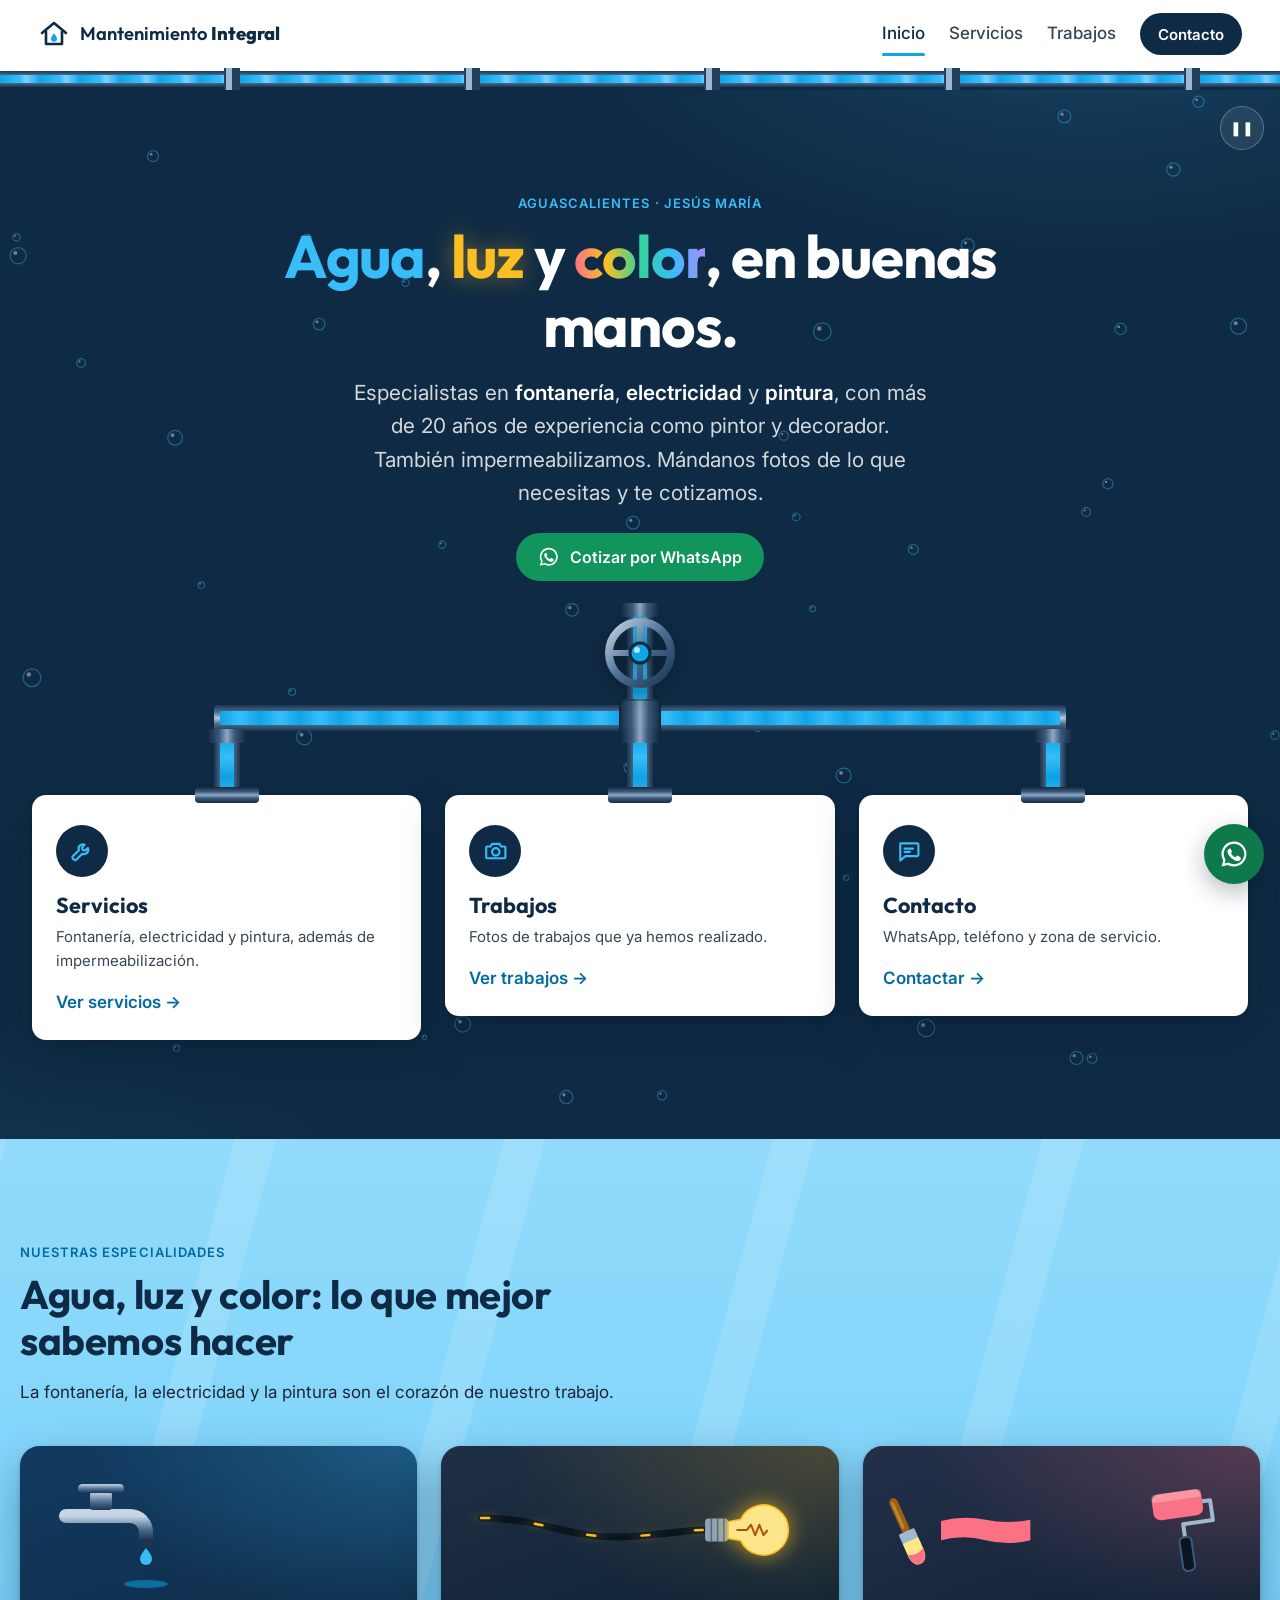
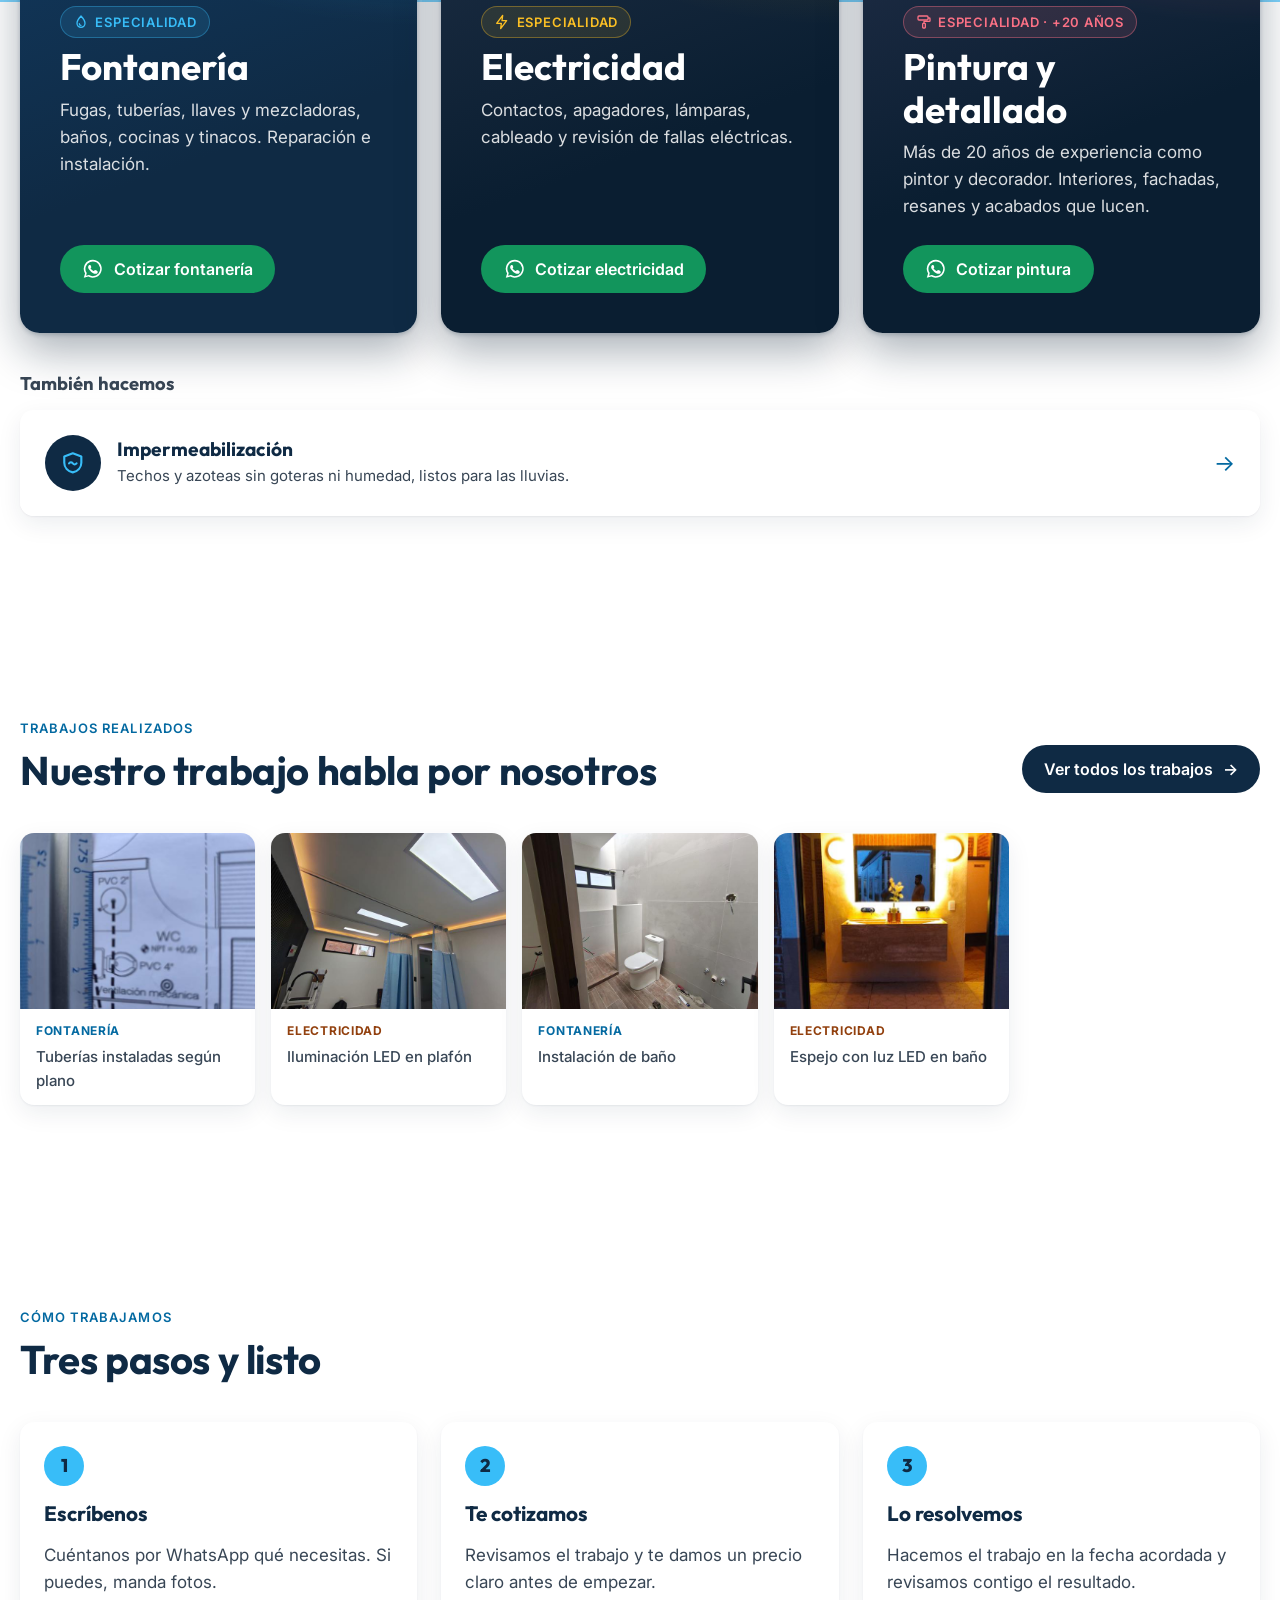
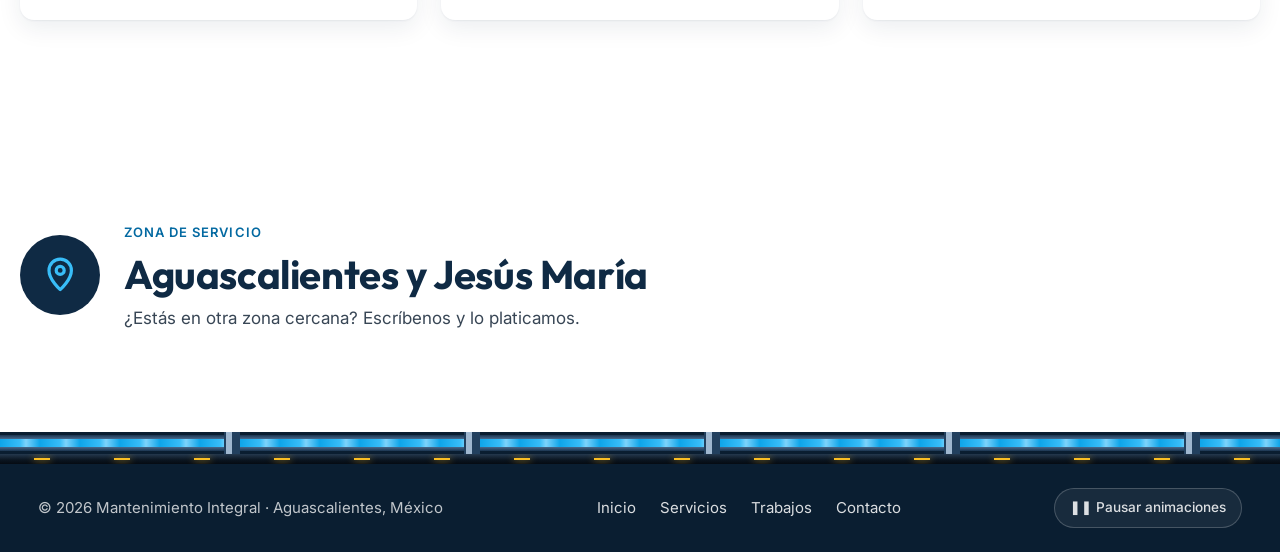
==== commit 0dce895c: "Nombre del negocio: Mantenimiento Integral, con vista previa nueva Co-Authored-By: Claude Opus 5.5 <" ====
--- a/index.html
+++ b/index.html
@@ -3,20 +3,20 @@
 <head>
   <meta charset="utf-8">
   <meta name="viewport" content="width=device-width, initial-scale=1">
-  <title>Mantenimientos Integrales · Fontanería, electricidad y pintura en Aguascalientes</title>
+  <title>Mantenimiento Integral · Fontanería, electricidad y pintura en Aguascalientes</title>
   <meta name="description" content="Especialistas en fontanería, electricidad y pintura en Aguascalientes y Jesús María. Más de 20 años de experiencia como pintor y decorador. Cotiza por WhatsApp.">
   <meta name="theme-color" content="#0f2a44">
 
   <!-- Vista previa al compartir el enlace (WhatsApp, Facebook, etc.) -->
   <meta property="og:type" content="website">
-  <meta property="og:site_name" content="Mantenimientos Integrales">
-  <meta property="og:title" content="Mantenimientos Integrales · Agua, luz y color, en buenas manos">
+  <meta property="og:site_name" content="Mantenimiento Integral">
+  <meta property="og:title" content="Mantenimiento Integral · Agua, luz y color, en buenas manos">
   <meta property="og:description" content="Especialistas en fontanería, electricidad y pintura en Aguascalientes y Jesús María. Cotiza por WhatsApp.">
   <meta property="og:url" content="https://codecap2.github.io/mantenimientos-integrales/">
-  <meta property="og:image" content="https://codecap2.github.io/mantenimientos-integrales/img/vista-previa.png?v=2">
+  <meta property="og:image" content="https://codecap2.github.io/mantenimientos-integrales/img/vista-previa.png?v=3">
   <meta property="og:image:width" content="1200">
   <meta property="og:image:height" content="630">
-  <meta property="og:image:alt" content="Mantenimientos Integrales: agua, luz y color, en buenas manos">
+  <meta property="og:image:alt" content="Mantenimiento Integral: agua, luz y color, en buenas manos">
   <meta property="og:locale" content="es_MX">
   <meta name="twitter:card" content="summary_large_image">
 
@@ -31,7 +31,7 @@
   {
     "@context": "https://schema.org",
     "@type": "HomeAndConstructionBusiness",
-    "name": "Mantenimientos Integrales",
+    "name": "Mantenimiento Integral",
     "areaServed": [
       { "@type": "City", "name": "Aguascalientes" },
       { "@type": "City", "name": "Jesús María" }
@@ -51,9 +51,9 @@
 
   <header class="encabezado" id="encabezado">
     <div class="contenedor contenedor--ancho encabezado__fila">
-      <a class="logo" href="index.html" aria-label="Mantenimientos Integrales, ir al inicio">
+      <a class="logo" href="index.html" aria-label="Mantenimiento Integral, ir al inicio">
         <svg class="logo__icono" viewBox="0 0 32 32" aria-hidden="true"><use href="img/iconos.svg#i-casa"/></svg>
-        <span>Mantenimientos <strong>Integrales</strong></span>
+        <span>Mantenimiento <strong>Integral</strong></span>
       </a>
       <button class="menu-boton" id="menu-boton" aria-expanded="false" aria-controls="menu" aria-label="Abrir menú">
         <span></span><span></span><span></span>
@@ -306,7 +306,7 @@
     <div class="tubo-linea" aria-hidden="true"></div>
     <div class="cable-linea" aria-hidden="true"></div>
     <div class="contenedor contenedor--ancho pie__fila">
-      <p>© <span id="anio">2026</span> Mantenimientos Integrales · Aguascalientes, México</p>
+      <p>© <span id="anio">2026</span> Mantenimiento Integral · Aguascalientes, México</p>
       <nav aria-label="Pie de página">
         <a href="index.html">Inicio</a>
         <a href="servicios.html">Servicios</a>
--- a/css/estilos.css
+++ b/css/estilos.css
@@ -1,5 +1,5 @@
 /* =========================================================
-   Mantenimientos Integrales · estilos
+   Mantenimiento Integral · estilos
    Los "design tokens" (colores, tamaños, espacios) viven en :root.
    Cambia un valor aquí y cambia en toda la página.
    ========================================================= */
@@ -159,25 +159,22 @@
 /* Tubería decorativa (bajo el encabezado y sobre el pie): acero, juntas y agua corriendo */
 .tubo-linea { position: relative; height: 22px; overflow: hidden; }
 /* Bajo el encabezado siempre viene una portada oscura: el borde inferior se funde con ella */
-.encabezado .tubo-linea { background: linear-gradient(180deg, transparent 50%, var(--color-marino) 50%); }
+.encabezado .tubo-linea { background: var(--acero-h) 0 3px / 100% calc(100% - 6px) no-repeat, linear-gradient(180deg, transparent 50%, var(--color-marino) 50%); }
+/* Tres capas: el acero (fondo del elemento), el agua que corre (::before) y las juntas fijas (::after) */
+.tubo-linea { background: var(--acero-h) 0 3px / 100% calc(100% - 6px) no-repeat; }
 .tubo-linea::before {
-  /* el tubo de acero */
-  content: ""; position: absolute; left: 0; right: 0; top: 3px; bottom: 3px; background: var(--acero-h);
-}
-.tubo-linea::after {
-  /* el agua por dentro y las juntas cada cierto tramo */
-  content: ""; position: absolute; inset: 0;
-  background-image:
-    repeating-linear-gradient(90deg, transparent 0 224px, #22405e 224px 226px, #9fb7cf 226px 232px, #22405e 232px 240px),
-    repeating-linear-gradient(90deg, var(--color-agua-fuerte) 0, var(--color-agua) 20px, #7dd3fc 26px, var(--color-agua-fuerte) 40px);
-  background-size: 240px 100%, 40px 8px;
-  background-repeat: repeat-x, repeat-x;
-  background-position: 0 0, 0 center;
+  content: ""; position: absolute; left: 0; right: 0; top: 7px; bottom: 7px;
+  background-image: repeating-linear-gradient(90deg, var(--color-agua-fuerte) 0, var(--color-agua) 20px, #7dd3fc 26px, var(--color-agua-fuerte) 40px);
+  background-size: 40px 100%;
   animation: corre-tubo 1.6s linear infinite, llenar-h 1200ms ease-out 200ms backwards;
   transform-origin: left;
 }
-.pie .tubo-linea::after { animation-direction: reverse, normal; transform-origin: right; }
-@keyframes corre-tubo { from { background-position: 0 0, 0 center; } to { background-position: 0 0, 40px center; } }
+.tubo-linea::after {
+  content: ""; position: absolute; inset: 0;
+  background: repeating-linear-gradient(90deg, transparent 0 224px, #22405e 224px 226px, #9fb7cf 226px 232px, #22405e 232px 240px);
+}
+.pie .tubo-linea::before { animation-direction: reverse, normal; transform-origin: right; }
+@keyframes corre-tubo { from { background-position: 0 0; } to { background-position: 40px 0; } }
 
 /* Cable eléctrico decorativo (pie): pulsos de luz que corren */
 .cable-linea { position: relative; height: 10px; background: linear-gradient(180deg, #24384d, #0a1520 60%, #050b12); overflow: hidden; }
@@ -191,7 +188,7 @@
 @keyframes corre-cable { to { background-position: 80px 0; } }
 
 /* Pausa global: detiene lo que se mueve solo */
-.quieto .tubo-linea::after, .quieto .cable-linea::after,
+.quieto .tubo-linea::before, .quieto .cable-linea::after,
 .quieto .agua-fondo::before, .quieto .agua-fondo::after, .quieto .agua-fondo span,
 .quieto .patito, .quieto .patito svg { animation-play-state: paused !important; }
 .pausa-global {
@@ -236,6 +233,10 @@
 }
 .patito svg { width: 100%; height: 100%; overflow: visible; filter: drop-shadow(0 3px 3px rgb(3 105 161 / 0.3)); animation: flotar 3.2s ease-in-out infinite; transform-origin: 50% 85%; }
 .patito__ojo-feliz { display: none; }
+/* En el inicio, mamá pato va adelante y el bebé la sigue */
+.con-bebe .patito--mama { left: calc(5vw + 54px); }
+.patito--bebe { width: 44px; height: 37px; top: -36px; }
+.patito--bebe svg { animation-delay: -1.3s; animation-duration: 2.6s; }
 .patito.cuac svg { animation: cuac 650ms ease-out; }
 .patito.cuac .patito__ojo { display: none; }
 .patito.cuac .patito__ojo-feliz { display: inline; }
@@ -737,6 +738,39 @@
 }
 .aviso.visible { opacity: 1; visibility: visible; transform: none; transition: transform 300ms ease, opacity 300ms ease, visibility 0s; }
 
+/* Capi, el capibara ayudante, a la izquierda del botón de WhatsApp */
+.capi {
+  position: fixed; z-index: 61; right: calc(1rem + 64px); bottom: calc(0.6rem + env(safe-area-inset-bottom));
+  width: 64px; height: 80px; padding: 0; border: 0; background: none; cursor: pointer;
+  filter: drop-shadow(0 6px 10px rgb(10 30 49 / 0.3));
+}
+.capi svg { width: 100%; height: 100%; overflow: visible; }
+.capi__cabeza { transform-box: view-box; transform-origin: 62px 146px; animation: capi-respira 4s ease-in-out infinite; }
+.capi__ojos { transform-box: fill-box; transform-origin: center; animation: capi-parpadea 5s infinite; }
+.capi__casco { transform-box: view-box; transform-origin: 62px 30px; transition: transform 300ms ease; }
+/* Al pasar el cursor: sube la manita derecha y se baja los lentes */
+.capi__brazo, .capi__brazo-arriba { transition: opacity 120ms ease; }
+.capi__brazo-arriba { opacity: 0; }
+.capi__lentes { transform-box: view-box; transition: transform 320ms cubic-bezier(0.3, 1.2, 0.5, 1) 80ms; }
+.capi:hover .capi__brazo, .capi:focus-visible .capi__brazo, .capi.saluda .capi__brazo { opacity: 0; }
+.capi:hover .capi__brazo-arriba, .capi:focus-visible .capi__brazo-arriba, .capi.saluda .capi__brazo-arriba { opacity: 1; }
+.capi:hover .capi__lentes, .capi:focus-visible .capi__lentes, .capi.saluda .capi__lentes { transform: translateY(11px); }
+
+.capi.saluda .capi__cabeza { animation: capi-saluda 700ms ease; }
+@keyframes capi-respira { 0%, 100% { transform: rotate(0); } 50% { transform: rotate(-1.5deg); } }
+@keyframes capi-parpadea { 0%, 92%, 100% { transform: scaleY(1); } 95% { transform: scaleY(0.1); } }
+@keyframes capi-saluda { 0% { transform: translateY(0); } 30% { transform: translateY(-5px); } 60% { transform: translateY(1px); } 100% { transform: translateY(0); } }
+.capi__globo {
+  position: absolute; right: 8px; bottom: calc(100% + 6px); width: max-content; max-width: 12rem;
+  padding: 0.5rem 0.8rem; font: 600 0.85rem/1.3 var(--fuente-texto); color: var(--color-marino);
+  background: var(--color-blanco); border-radius: 14px 14px 4px 14px; box-shadow: var(--sombra-fuerte);
+  opacity: 0; transform: translateY(6px) scale(0.95); transform-origin: bottom right;
+  transition: opacity 250ms ease, transform 250ms ease; pointer-events: none;
+}
+.capi__globo.visible { opacity: 1; transform: none; }
+.quieto .capi__cabeza, .quieto .capi__ojos { animation-play-state: paused !important; }
+@media (max-width: 560px) { .capi { width: 56px; height: 70px; right: calc(1rem + 62px); } }
+
 /* Easter egg: apagón (la luz de una linterna sigue al mouse) */
 .apagon {
   position: fixed; inset: 0; z-index: 75; pointer-events: none;
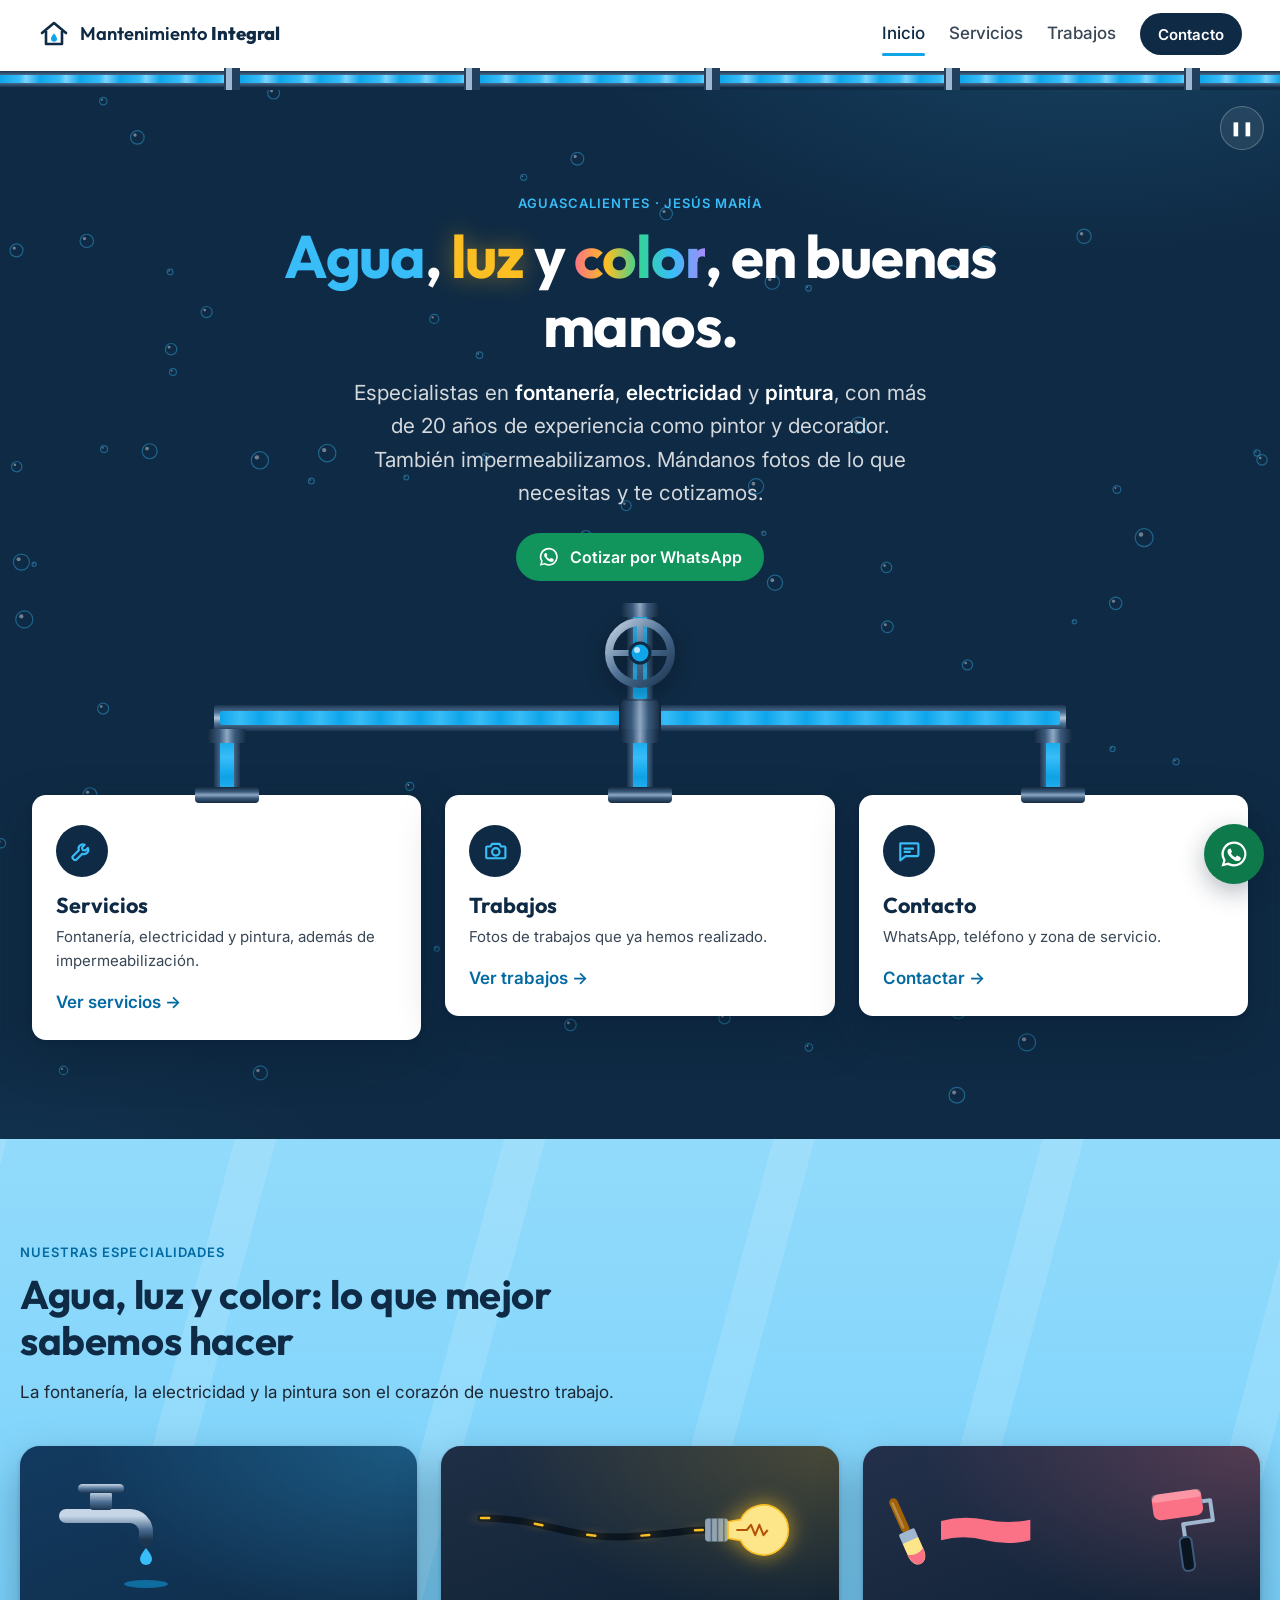
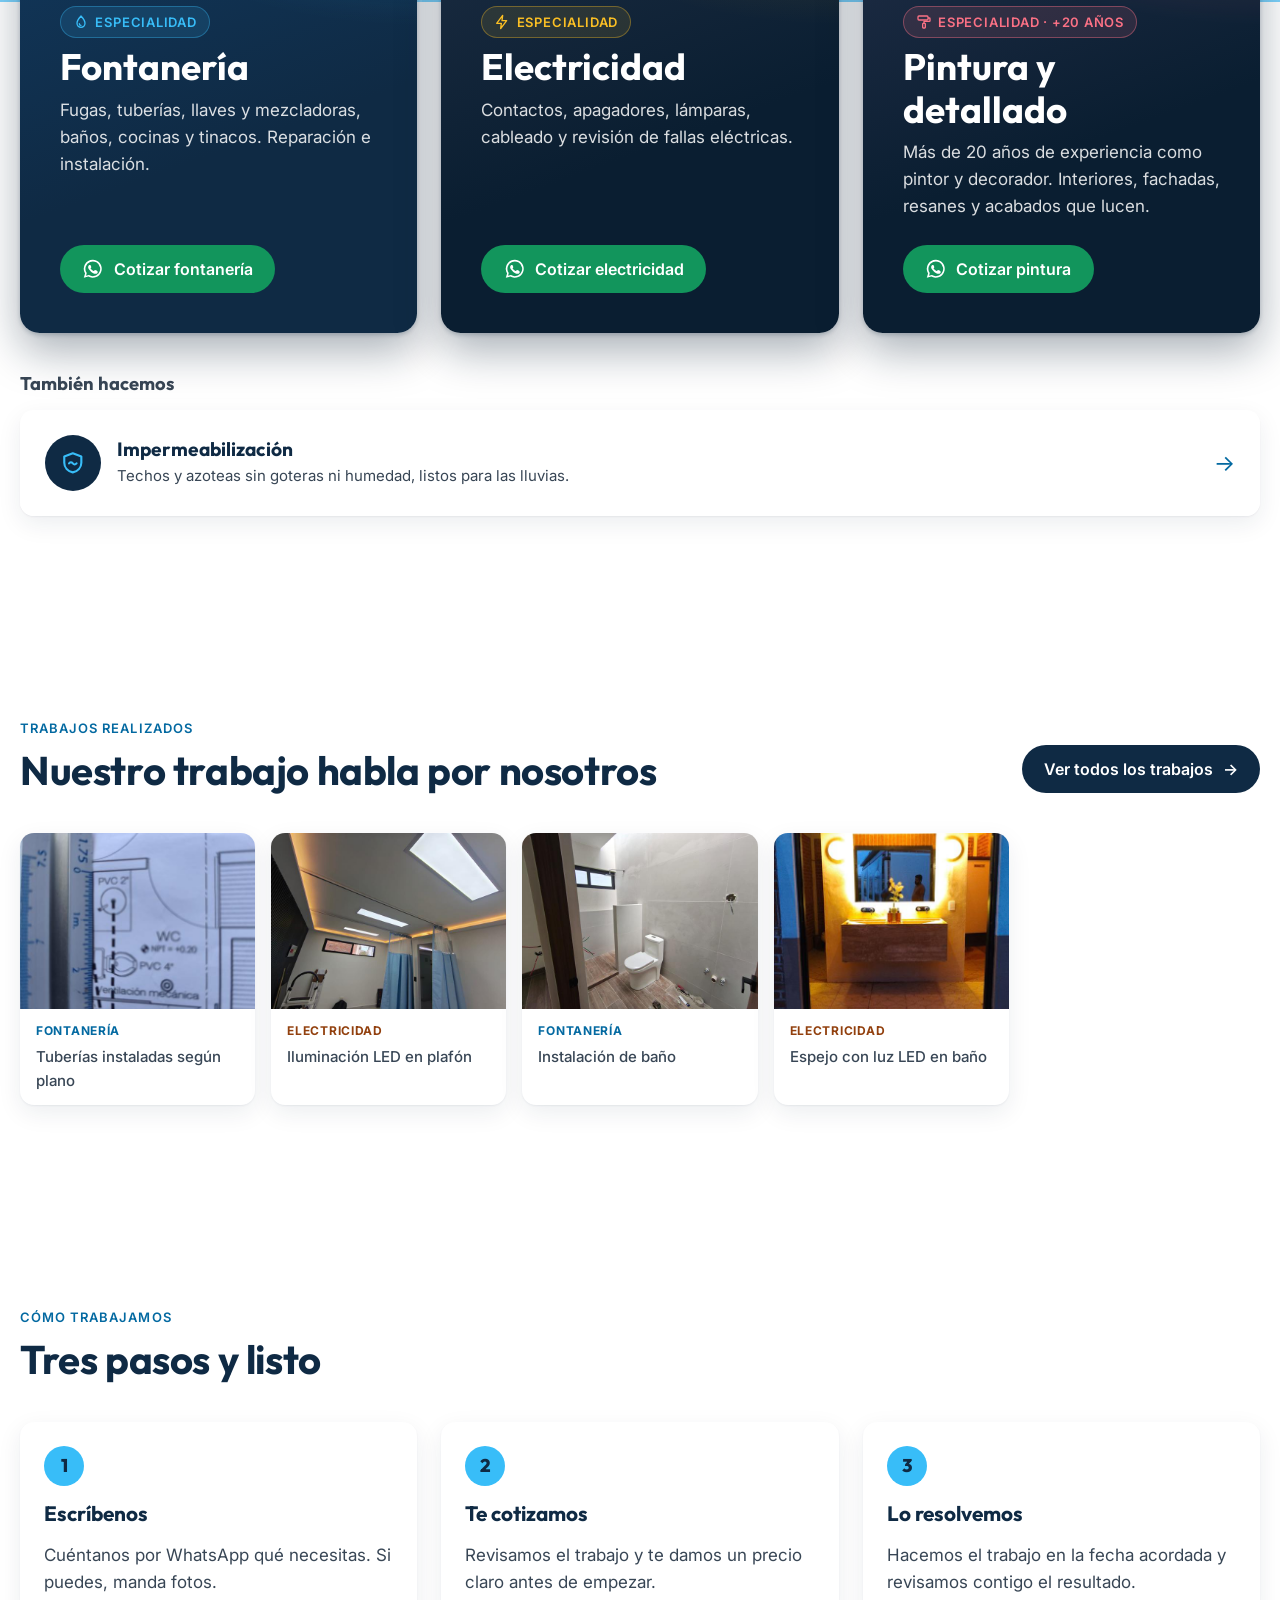
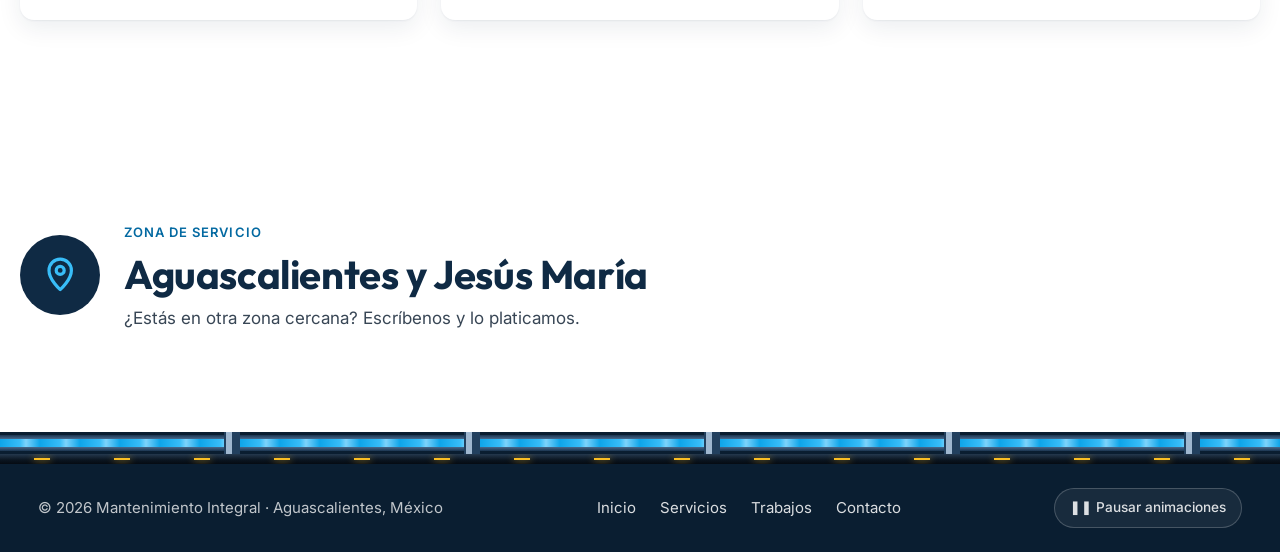
==== commit 0accb78a: "DirecciÃ³n del sitio: /mantenimiento-integral/ Co-Authored-By: Claude Opus 5.5 <noreply@anthropic.co" ====
--- a/index.html
+++ b/index.html
@@ -12,8 +12,8 @@
   <meta property="og:site_name" content="Mantenimiento Integral">
   <meta property="og:title" content="Mantenimiento Integral · Agua, luz y color, en buenas manos">
   <meta property="og:description" content="Especialistas en fontanería, electricidad y pintura en Aguascalientes y Jesús María. Cotiza por WhatsApp.">
-  <meta property="og:url" content="https://codecap2.github.io/mantenimientos-integrales/">
-  <meta property="og:image" content="https://codecap2.github.io/mantenimientos-integrales/img/vista-previa.png?v=3">
+  <meta property="og:url" content="https://codecap2.github.io/mantenimiento-integral/">
+  <meta property="og:image" content="https://codecap2.github.io/mantenimiento-integral/img/vista-previa.png?v=3">
   <meta property="og:image:width" content="1200">
   <meta property="og:image:height" content="630">
   <meta property="og:image:alt" content="Mantenimiento Integral: agua, luz y color, en buenas manos">
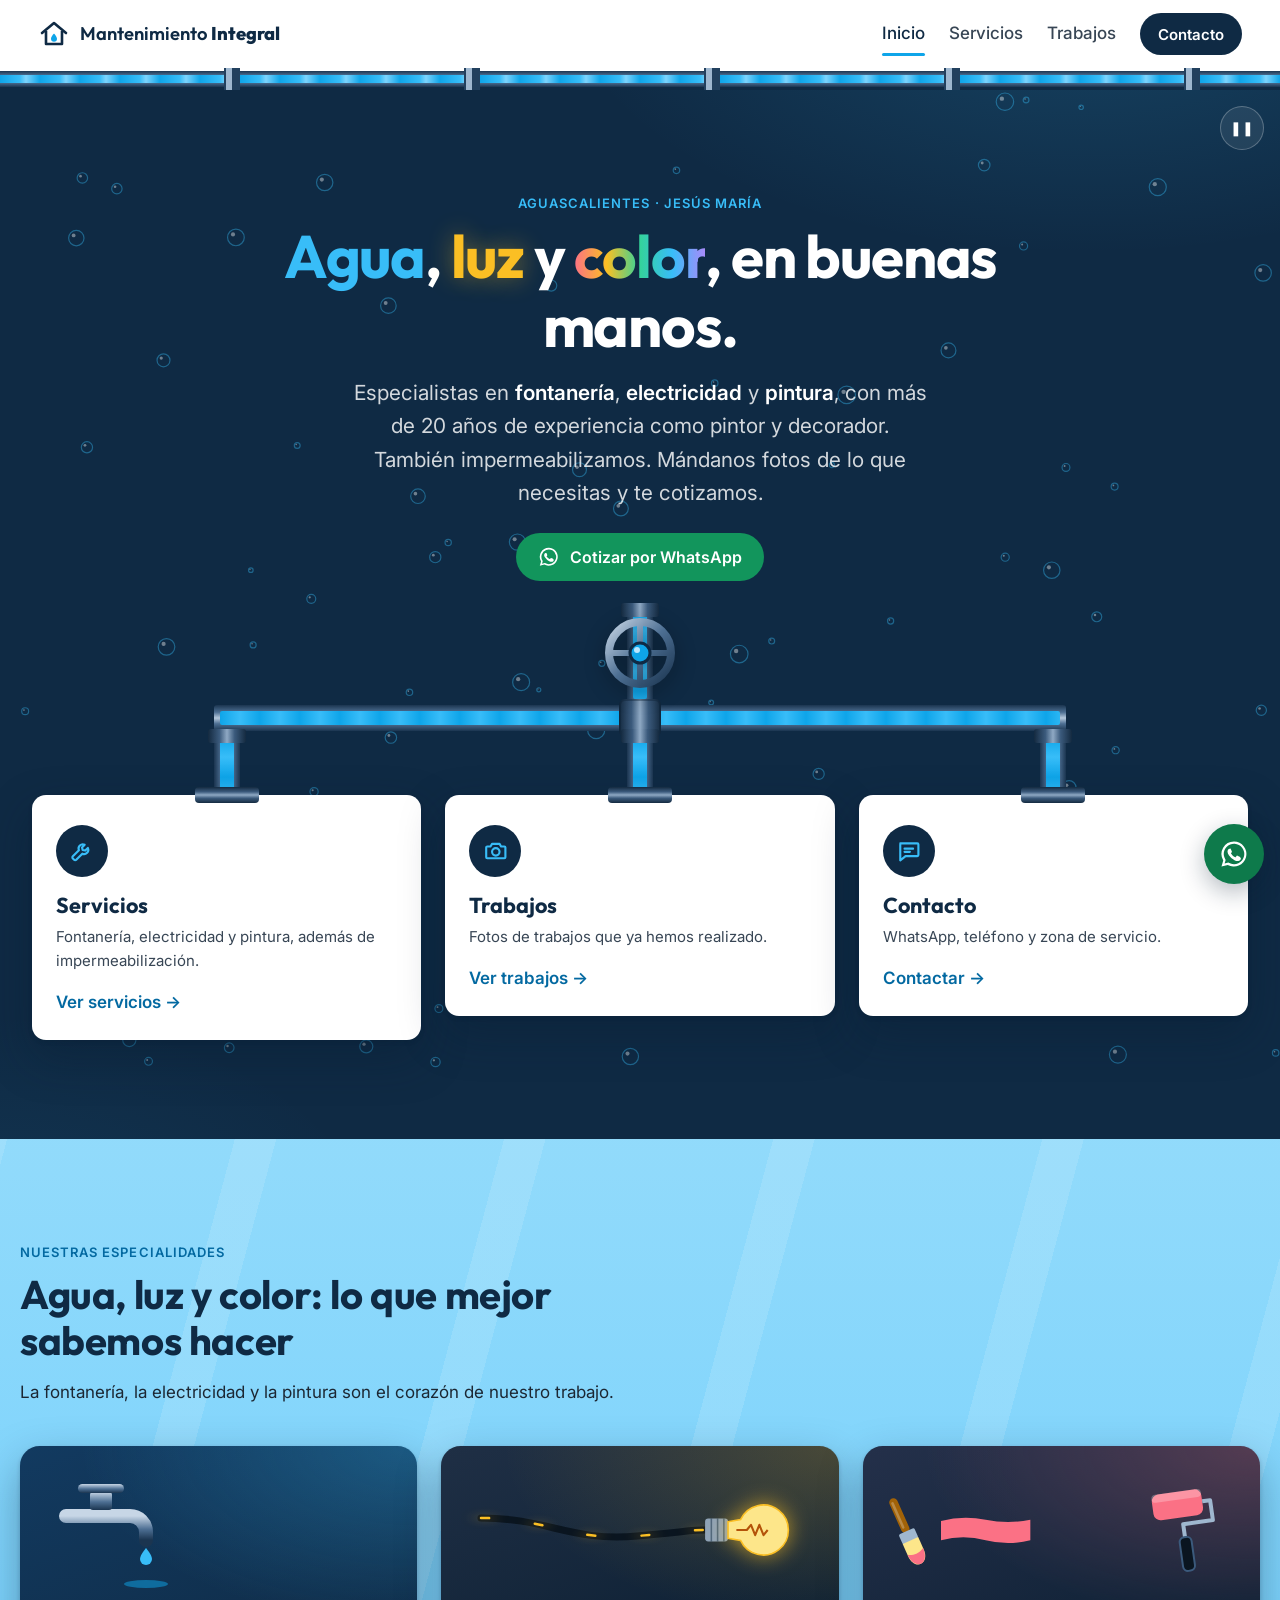
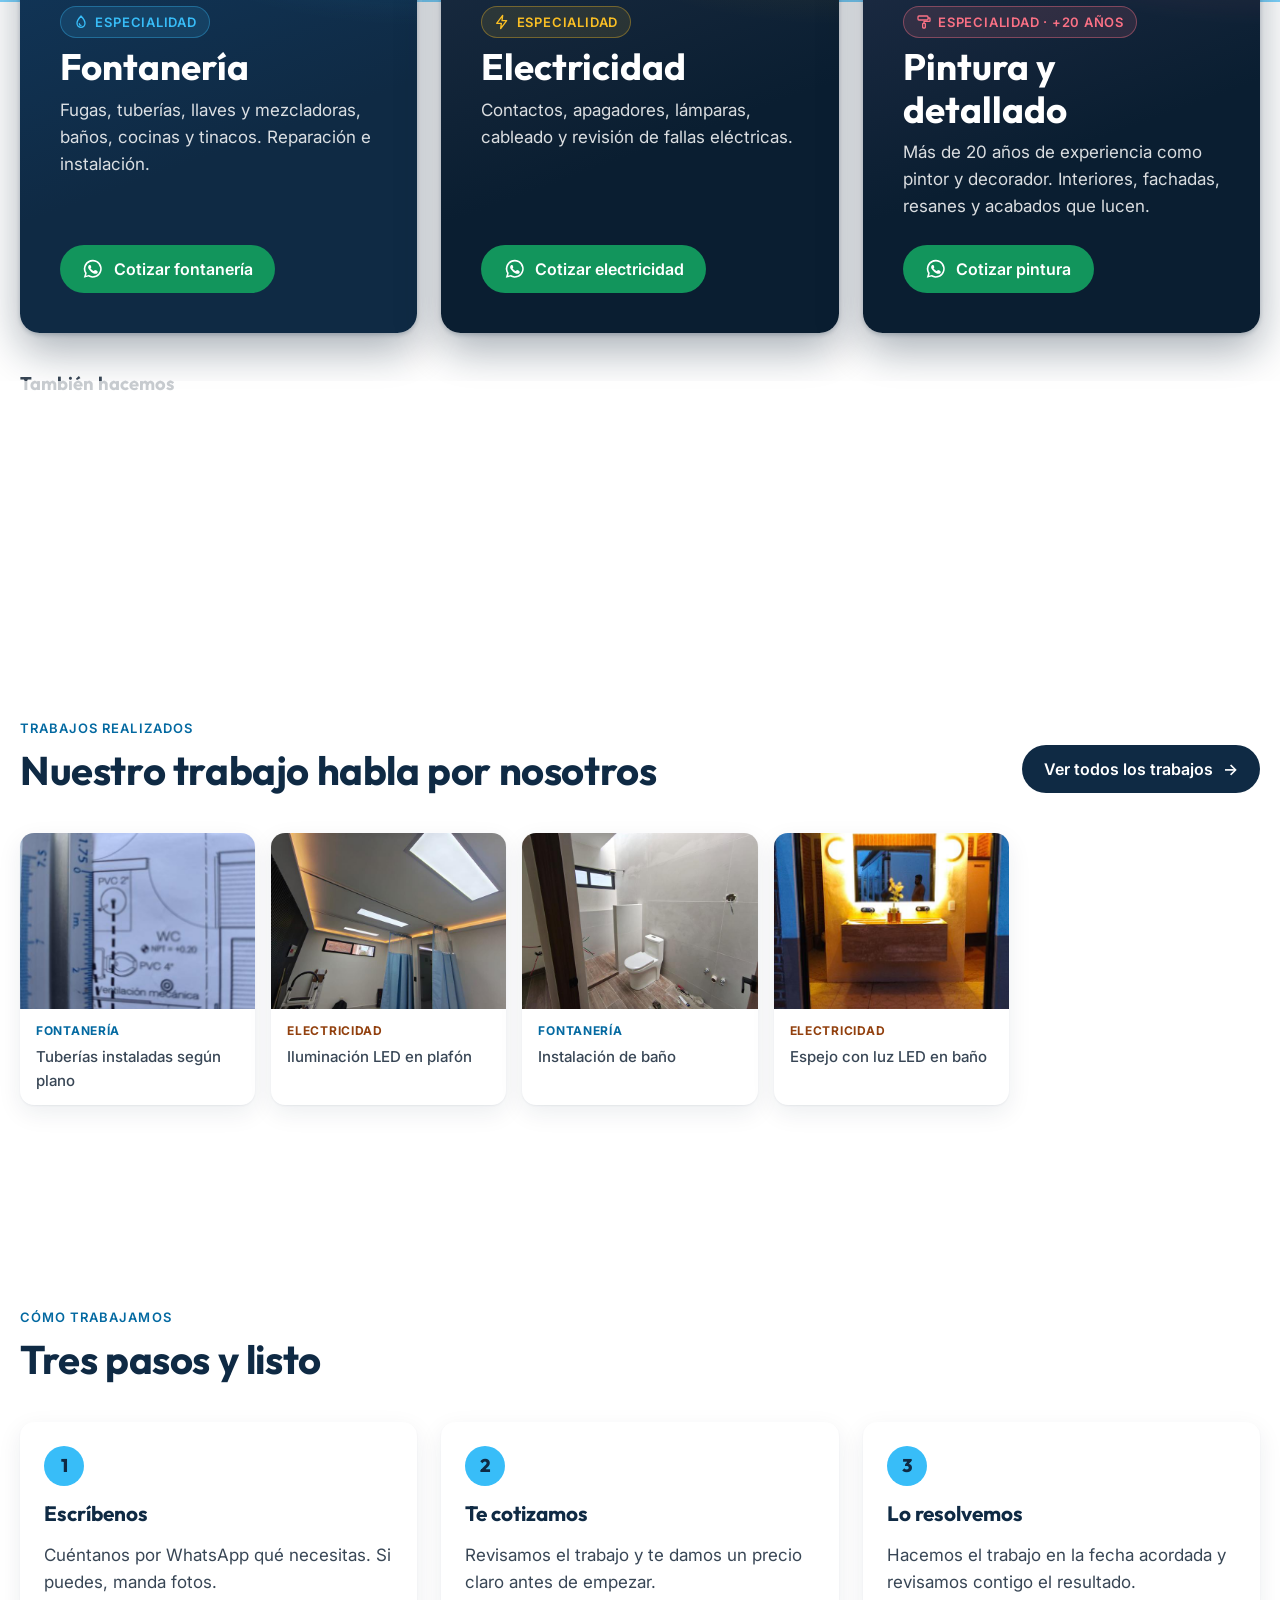
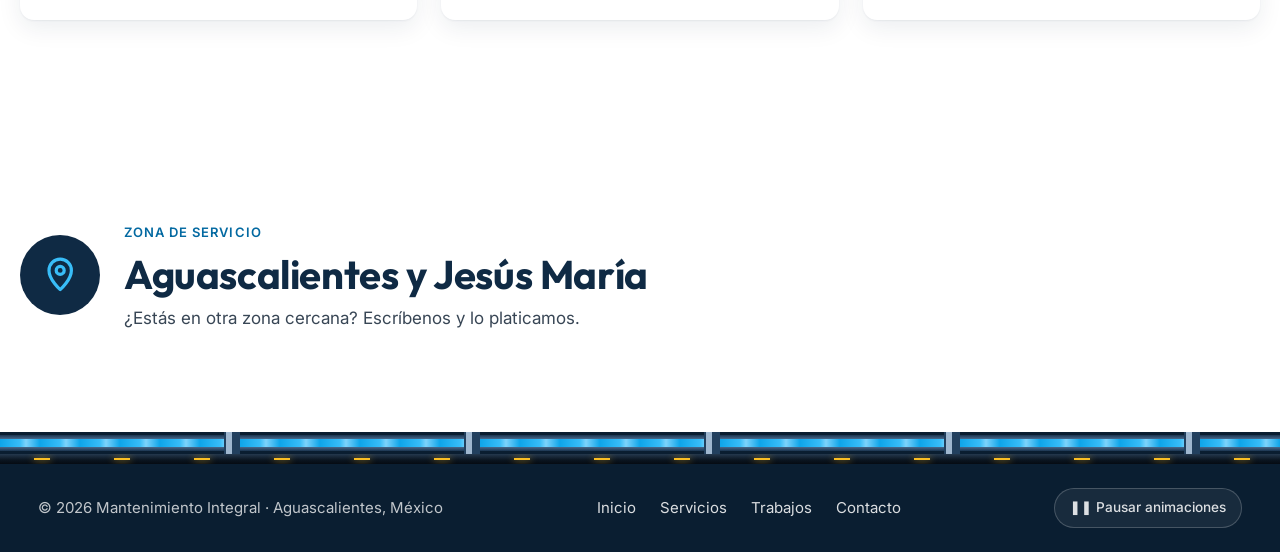
==== commit a73092dd: "El agua se detiene antes del tubo y el cable de la vista previa va vertical Co-Authored-By: Claude O" ====
--- a/index.html
+++ b/index.html
@@ -13,7 +13,7 @@
   <meta property="og:title" content="Mantenimiento Integral · Agua, luz y color, en buenas manos">
   <meta property="og:description" content="Especialistas en fontanería, electricidad y pintura en Aguascalientes y Jesús María. Cotiza por WhatsApp.">
   <meta property="og:url" content="https://codecap2.github.io/mantenimiento-integral/">
-  <meta property="og:image" content="https://codecap2.github.io/mantenimiento-integral/img/vista-previa.png?v=3">
+  <meta property="og:image" content="https://codecap2.github.io/mantenimiento-integral/img/vista-previa.png?v=4">
   <meta property="og:image:width" content="1200">
   <meta property="og:image:height" content="630">
   <meta property="og:image:alt" content="Mantenimiento Integral: agua, luz y color, en buenas manos">
